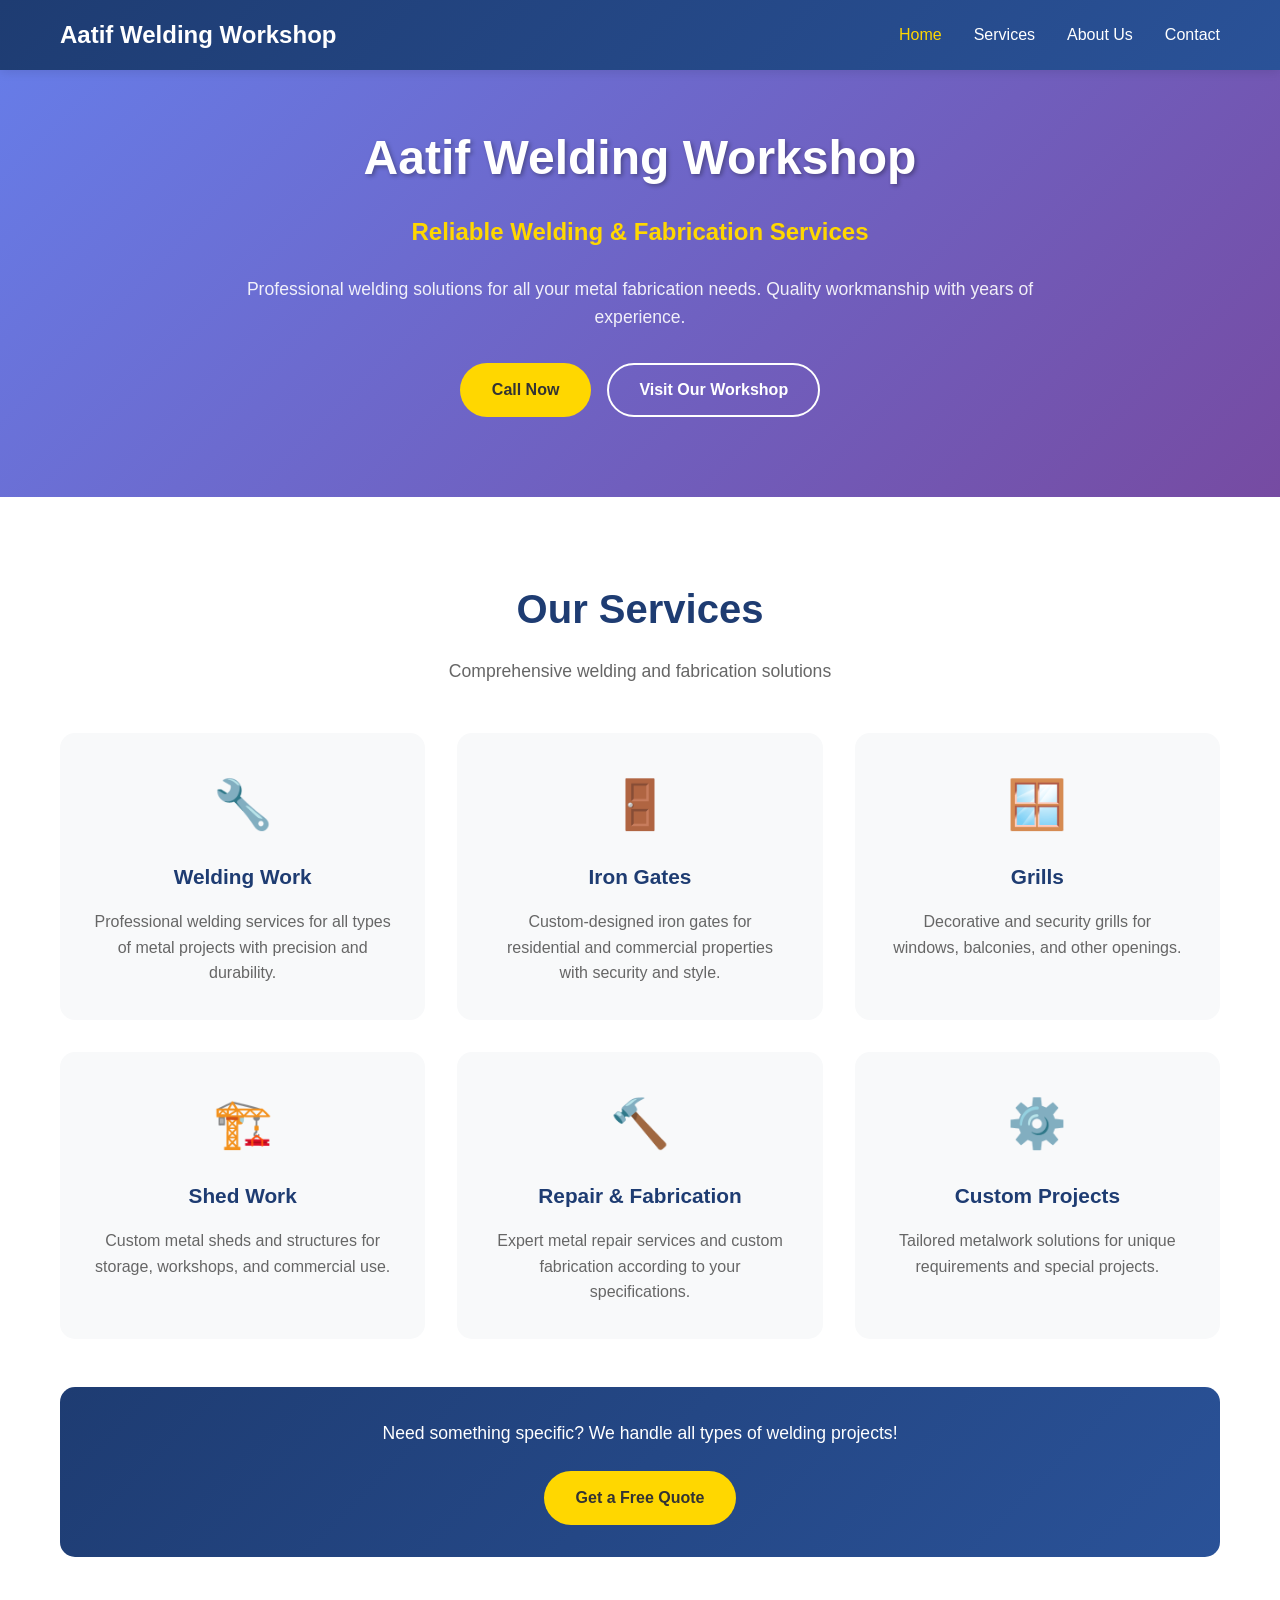
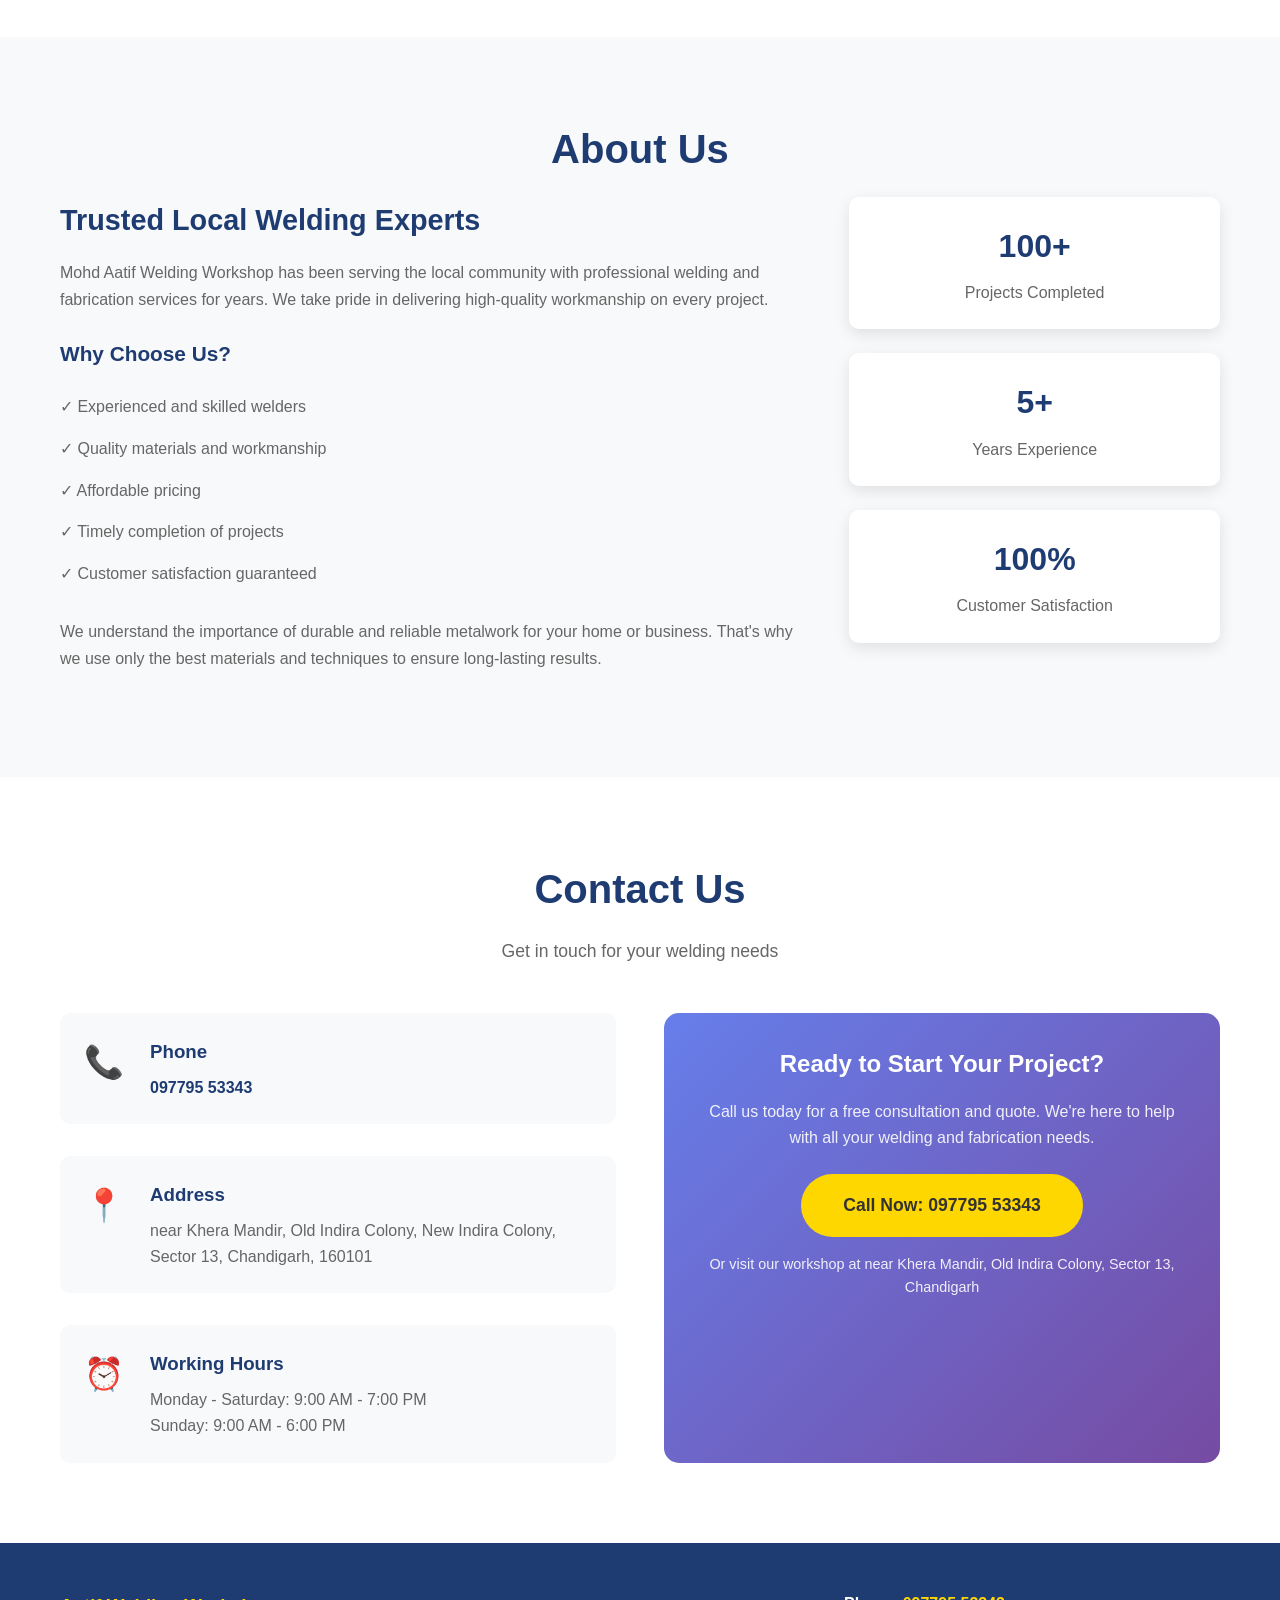
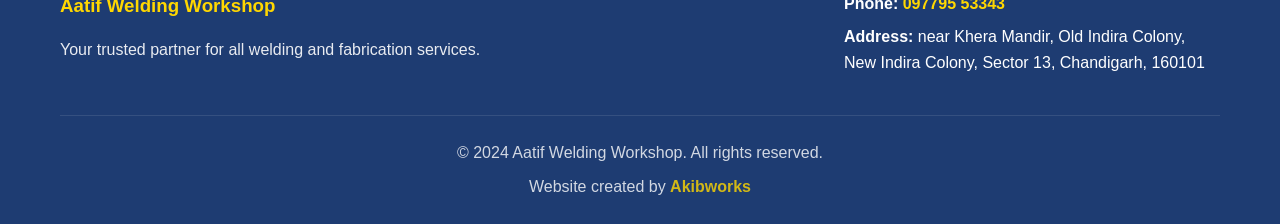
==== index.html @ d2149b1c "made structure" ====
<!DOCTYPE html>
<html lang="en">
<head>
    <meta charset="UTF-8">
    <meta name="viewport" content="width=device-width, initial-scale=1.0">
    <meta name="description" content="Aatif Welding Workshop - Professional welding services, iron gates, grills, fabrication and repair services in India. Reliable welding & fabrication services for all your needs.">
    <meta name="keywords" content="welding workshop near me, fabrication services, iron gate welding, welding services, metal fabrication, gate repair, grill welding, shed work, welding contractor">
    <meta name="author" content="Aatif Welding Workshop">
    <title>Aatif Welding Workshop - Reliable Welding & Fabrication Services</title>
    <link rel="stylesheet" href="style.css">
</head>
<body>
    <!-- Header -->
    <header class="header">
        <div class="container">
            <div class="header-content">
                <div class="logo">
                    <h1>Aatif Welding Workshop</h1>
                </div>
                <nav class="nav">
                    <ul>
                        <li><a href="#home" class="nav-link active">Home</a></li>
                        <li><a href="#services" class="nav-link">Services</a></li>
                        <li><a href="#about" class="nav-link">About Us</a></li>
                        <li><a href="#contact" class="nav-link">Contact</a></li>
                    </ul>
                </nav>
                <div class="mobile-menu-toggle">
                    <span></span>
                    <span></span>
                    <span></span>
                </div>
            </div>
        </div>
    </header>

    <main>
        <!-- Hero Section -->
        <section id="home" class="hero">
            <div class="container">
                <div class="hero-content">
                    <h1 class="hero-title">Aatif Welding Workshop</h1>
                    <p class="hero-tagline">Reliable Welding & Fabrication Services</p>
                    <p class="hero-description">Professional welding solutions for all your metal fabrication needs. Quality workmanship with years of experience.</p>
                    <div class="hero-buttons">
                        <a href="tel:09779553343" class="btn btn-primary">Call Now</a>
                        <a href="#contact" class="btn btn-secondary">Visit Our Workshop</a>
                    </div>
                </div>
            </div>
        </section>

        <!-- Services Section -->
        <section id="services" class="services">
            <div class="container">
                <h2 class="section-title">Our Services</h2>
                <p class="section-subtitle">Comprehensive welding and fabrication solutions</p>
                
                <div class="services-grid">
                    <div class="service-card">
                        <div class="service-icon">🔧</div>
                        <h3>Welding Work</h3>
                        <p>Professional welding services for all types of metal projects with precision and durability.</p>
                    </div>
                    
                    <div class="service-card">
                        <div class="service-icon">🚪</div>
                        <h3>Iron Gates</h3>
                        <p>Custom-designed iron gates for residential and commercial properties with security and style.</p>
                    </div>
                    
                    <div class="service-card">
                        <div class="service-icon">🪟</div>
                        <h3>Grills</h3>
                        <p>Decorative and security grills for windows, balconies, and other openings.</p>
                    </div>
                    
                    <div class="service-card">
                        <div class="service-icon">🏗️</div>
                        <h3>Shed Work</h3>
                        <p>Custom metal sheds and structures for storage, workshops, and commercial use.</p>
                    </div>
                    
                    <div class="service-card">
                        <div class="service-icon">🔨</div>
                        <h3>Repair & Fabrication</h3>
                        <p>Expert metal repair services and custom fabrication according to your specifications.</p>
                    </div>
                    
                    <div class="service-card">
                        <div class="service-icon">⚙️</div>
                        <h3>Custom Projects</h3>
                        <p>Tailored metalwork solutions for unique requirements and special projects.</p>
                    </div>
                </div>
                
                <div class="cta-section">
                    <p>Need something specific? We handle all types of welding projects!</p>
                    <a href="tel:09779553343" class="btn btn-primary">Get a Free Quote</a>
                </div>
            </div>
        </section>

        <!-- About Section -->
        <section id="about" class="about">
            <div class="container">
                <h2 class="section-title">About Us</h2>
                <div class="about-content">
                    <div class="about-text">
                        <h3>Trusted Local Welding Experts</h3>
                        <p>Mohd Aatif Welding Workshop has been serving the local community with professional welding and fabrication services for years. We take pride in delivering high-quality workmanship on every project.</p>
                        
                        <h4>Why Choose Us?</h4>
                        <ul>
                            <li>✓ Experienced and skilled welders</li>
                            <li>✓ Quality materials and workmanship</li>
                            <li>✓ Affordable pricing</li>
                            <li>✓ Timely completion of projects</li>
                            <li>✓ Customer satisfaction guaranteed</li>
                        </ul>
                        
                        <p>We understand the importance of durable and reliable metalwork for your home or business. That's why we use only the best materials and techniques to ensure long-lasting results.</p>
                    </div>
                    
                    <div class="about-stats">
                        <div class="stat">
                            <div class="stat-number">100+</div>
                            <div class="stat-label">Projects Completed</div>
                        </div>
                        <div class="stat">
                            <div class="stat-number">5+</div>
                            <div class="stat-label">Years Experience</div>
                        </div>
                        <div class="stat">
                            <div class="stat-number">100%</div>
                            <div class="stat-label">Customer Satisfaction</div>
                        </div>
                    </div>
                </div>
            </div>
        </section>

        <!-- Contact Section -->
        <section id="contact" class="contact">
            <div class="container">
                <h2 class="section-title">Contact Us</h2>
                <p class="section-subtitle">Get in touch for your welding needs</p>
                
                <div class="contact-content">
                    <div class="contact-info">
                        <div class="contact-item">
                            <div class="contact-icon">📞</div>
                            <div class="contact-details">
                                <h3>Phone</h3>
                                <p><a href="tel:09779553343">097795 53343</a></p>
                            </div>
                        </div>
                        
                        <div class="contact-item">
                            <div class="contact-icon">📍</div>
                            <div class="contact-details">
                                <h3>Address</h3>
                                <p>near Khera Mandir, Old Indira Colony, New Indira Colony, Sector 13, Chandigarh, 160101</p>
                            </div>
                        </div>
                        
                        <div class="contact-item">
                            <div class="contact-icon">⏰</div>
                            <div class="contact-details">
                                <h3>Working Hours</h3>
                                <p>Monday - Saturday: 9:00 AM - 7:00 PM<br>Sunday: 9:00 AM - 6:00 PM</p>
                            </div>
                        </div>
                    </div>
                    
                    <div class="contact-cta">
                        <h3>Ready to Start Your Project?</h3>
                        <p>Call us today for a free consultation and quote. We're here to help with all your welding and fabrication needs.</p>
                        <a href="tel:09779553343" class="btn btn-primary btn-large">Call Now: 097795 53343</a>
                        <p class="contact-note">Or visit our workshop at near Khera Mandir, Old Indira Colony, Sector 13, Chandigarh</p>
                    </div>
                </div>
            </div>
        </section>
    </main>

    <!-- Footer -->
    <footer class="footer">
        <div class="container">
            <div class="footer-content">
                <div class="footer-info">
                    <h3>Aatif Welding Workshop</h3>
                    <p>Your trusted partner for all welding and fabrication services.</p>
                </div>
                <div class="footer-contact">
                    <p><strong>Phone:</strong> <a href="tel:09779553343">097795 53343</a></p>
                    <p><strong>Address:</strong> near Khera Mandir, Old Indira Colony, New Indira Colony, Sector 13, Chandigarh, 160101</p>
                </div>
            </div>
            <div class="footer-bottom">
                <p>&copy; 2024 Aatif Welding Workshop. All rights reserved.</p>
                <p>Website created by <strong>Akibworks</strong></p>
            </div>
        </div>
    </footer>

    <script src="script.js"></script>
</body>
</html>
---- style.css ----
/* Reset and Base Styles */
* {
    margin: 0;
    padding: 0;
    box-sizing: border-box;
}

body {
    font-family: 'Arial', sans-serif;
    line-height: 1.6;
    color: #333;
    background-color: #f8f9fa;
}

.container {
    max-width: 1200px;
    margin: 0 auto;
    padding: 0 20px;
}

/* Header Styles */
.header {
    background: linear-gradient(135deg, #1e3c72 0%, #2a5298 100%);
    color: white;
    padding: 1rem 0;
    position: fixed;
    top: 0;
    width: 100%;
    z-index: 1000;
    box-shadow: 0 2px 10px rgba(0,0,0,0.1);
}

.header-content {
    display: flex;
    justify-content: space-between;
    align-items: center;
}

.logo h1 {
    font-size: 1.5rem;
    font-weight: bold;
    color: white;
}

.nav ul {
    display: flex;
    list-style: none;
    gap: 2rem;
}

.nav-link {
    color: white;
    text-decoration: none;
    font-weight: 500;
    transition: color 0.3s ease;
    padding: 0.5rem 0;
}

.nav-link:hover,
.nav-link.active {
    color: #ffd700;
}

.mobile-menu-toggle {
    display: none;
    flex-direction: column;
    cursor: pointer;
}

.mobile-menu-toggle span {
    width: 25px;
    height: 3px;
    background: white;
    margin: 3px 0;
    transition: 0.3s;
}

/* Hero Section */
.hero {
    background: linear-gradient(135deg, #667eea 0%, #764ba2 100%);
    color: white;
    padding: 120px 0 80px;
    text-align: center;
}

.hero-content {
    max-width: 800px;
    margin: 0 auto;
}

.hero-title {
    font-size: 3rem;
    font-weight: bold;
    margin-bottom: 1rem;
    text-shadow: 2px 2px 4px rgba(0,0,0,0.3);
}

.hero-tagline {
    font-size: 1.5rem;
    margin-bottom: 1.5rem;
    color: #ffd700;
    font-weight: 600;
}

.hero-description {
    font-size: 1.1rem;
    margin-bottom: 2rem;
    opacity: 0.9;
}

.hero-buttons {
    display: flex;
    gap: 1rem;
    justify-content: center;
    flex-wrap: wrap;
}

/* Button Styles */
.btn {
    display: inline-block;
    padding: 12px 30px;
    text-decoration: none;
    border-radius: 50px;
    font-weight: 600;
    text-align: center;
    transition: all 0.3s ease;
    border: 2px solid transparent;
}

.btn-primary {
    background: #ffd700;
    color: #333;
}

.btn-primary:hover {
    background: #ffed4e;
    transform: translateY(-2px);
    box-shadow: 0 5px 15px rgba(255, 215, 0, 0.3);
}

.btn-secondary {
    background: transparent;
    color: white;
    border-color: white;
}

.btn-secondary:hover {
    background: white;
    color: #764ba2;
    transform: translateY(-2px);
}

.btn-large {
    padding: 15px 40px;
    font-size: 1.1rem;
}

/* Section Styles */
section {
    padding: 80px 0;
}

.section-title {
    font-size: 2.5rem;
    text-align: center;
    margin-bottom: 1rem;
    color: #1e3c72;
    font-weight: bold;
}

.section-subtitle {
    text-align: center;
    margin-bottom: 3rem;
    color: #666;
    font-size: 1.1rem;
}

/* Services Section */
.services {
    background: white;
}

.services-grid {
    display: grid;
    grid-template-columns: repeat(auto-fit, minmax(300px, 1fr));
    gap: 2rem;
    margin-bottom: 3rem;
}

.service-card {
    background: #f8f9fa;
    padding: 2rem;
    border-radius: 15px;
    text-align: center;
    transition: all 0.3s ease;
    border: 2px solid transparent;
}

.service-card:hover {
    transform: translateY(-5px);
    box-shadow: 0 10px 25px rgba(0,0,0,0.1);
    border-color: #1e3c72;
}

.service-icon {
    font-size: 3rem;
    margin-bottom: 1rem;
}

.service-card h3 {
    font-size: 1.3rem;
    margin-bottom: 1rem;
    color: #1e3c72;
}

.service-card p {
    color: #666;
    line-height: 1.6;
}

.cta-section {
    text-align: center;
    background: linear-gradient(135deg, #1e3c72 0%, #2a5298 100%);
    color: white;
    padding: 2rem;
    border-radius: 15px;
    margin-top: 2rem;
}

.cta-section p {
    margin-bottom: 1.5rem;
    font-size: 1.1rem;
}

/* About Section */
.about {
    background: #f8f9fa;
}

.about-content {
    display: grid;
    grid-template-columns: 2fr 1fr;
    gap: 3rem;
    align-items: start;
}

.about-text h3 {
    font-size: 1.8rem;
    color: #1e3c72;
    margin-bottom: 1rem;
}

.about-text h4 {
    font-size: 1.3rem;
    color: #1e3c72;
    margin: 1.5rem 0 1rem;
}

.about-text p {
    margin-bottom: 1.5rem;
    color: #666;
    line-height: 1.7;
}

.about-text ul {
    list-style: none;
    margin-bottom: 1.5rem;
}

.about-text ul li {
    padding: 0.5rem 0;
    color: #666;
}

.about-stats {
    display: flex;
    flex-direction: column;
    gap: 1.5rem;
}

.stat {
    background: white;
    padding: 1.5rem;
    border-radius: 10px;
    text-align: center;
    box-shadow: 0 5px 15px rgba(0,0,0,0.1);
}

.stat-number {
    font-size: 2rem;
    font-weight: bold;
    color: #1e3c72;
    margin-bottom: 0.5rem;
}

.stat-label {
    color: #666;
    font-weight: 500;
}

/* Contact Section */
.contact {
    background: white;
}

.contact-content {
    display: grid;
    grid-template-columns: 1fr 1fr;
    gap: 3rem;
}

.contact-info {
    display: flex;
    flex-direction: column;
    gap: 2rem;
}

.contact-item {
    display: flex;
    align-items: flex-start;
    gap: 1rem;
    padding: 1.5rem;
    background: #f8f9fa;
    border-radius: 10px;
    transition: transform 0.3s ease;
}

.contact-item:hover {
    transform: translateX(5px);
}

.contact-icon {
    font-size: 2rem;
    min-width: 50px;
}

.contact-details h3 {
    color: #1e3c72;
    margin-bottom: 0.5rem;
}

.contact-details p {
    color: #666;
    line-height: 1.6;
}

.contact-details a {
    color: #1e3c72;
    text-decoration: none;
    font-weight: 600;
}

.contact-details a:hover {
    color: #2a5298;
}

.contact-cta {
    text-align: center;
    padding: 2rem;
    background: linear-gradient(135deg, #667eea 0%, #764ba2 100%);
    color: white;
    border-radius: 15px;
}

.contact-cta h3 {
    font-size: 1.5rem;
    margin-bottom: 1rem;
}

.contact-cta p {
    margin-bottom: 1.5rem;
    opacity: 0.9;
}

.contact-note {
    margin-top: 1rem;
    font-size: 0.9rem;
    opacity: 0.8;
}

/* Footer */
.footer {
    background: #1e3c72;
    color: white;
    padding: 3rem 0 1rem;
}

.footer-content {
    display: grid;
    grid-template-columns: 2fr 1fr;
    gap: 2rem;
    margin-bottom: 2rem;
}

.footer-info h3 {
    margin-bottom: 1rem;
    color: #ffd700;
}

.footer-info p {
    opacity: 0.9;
}

.footer-contact p {
    margin-bottom: 0.5rem;
}

.footer-contact a {
    color: #ffd700;
    text-decoration: none;
    font-weight: 600;
}

.footer-contact a:hover {
    color: #ffed4e;
}

.footer-bottom {
    border-top: 1px solid rgba(255,255,255,0.1);
    padding-top: 1.5rem;
    text-align: center;
}

.footer-bottom p {
    margin-bottom: 0.5rem;
    opacity: 0.8;
}

.footer-bottom strong {
    color: #ffd700;
}

/* Responsive Design */
@media (max-width: 768px) {
    .container {
        padding: 0 15px;
    }
    
    .header-content {
        flex-direction: column;
        gap: 1rem;
    }
    
    .nav {
        display: none;
        width: 100%;
    }
    
    .nav.active {
        display: block;
    }
    
    .nav ul {
        flex-direction: column;
        gap: 1rem;
        text-align: center;
        margin-top: 1rem;
    }
    
    .mobile-menu-toggle {
        display: flex;
        position: absolute;
        top: 1rem;
        right: 20px;
    }
    
    .hero {
        padding: 100px 0 60px;
    }
    
    .hero-title {
        font-size: 2rem;
    }
    
    .hero-tagline {
        font-size: 1.2rem;
    }
    
    .hero-buttons {
        flex-direction: column;
        align-items: center;
    }
    
    .section-title {
        font-size: 2rem;
    }
    
    .services-grid {
        grid-template-columns: 1fr;
        gap: 1.5rem;
    }
    
    .about-content {
        grid-template-columns: 1fr;
        gap: 2rem;
    }
    
    .about-stats {
        flex-direction: row;
        justify-content: space-around;
    }
    
    .contact-content {
        grid-template-columns: 1fr;
        gap: 2rem;
    }
    
    .footer-content {
        grid-template-columns: 1fr;
        gap: 1.5rem;
        text-align: center;
    }
    
    section {
        padding: 60px 0;
    }
}

@media (max-width: 480px) {
    .hero-title {
        font-size: 1.8rem;
    }
    
    .hero-tagline {
        font-size: 1.1rem;
    }
    
    .section-title {
        font-size: 1.8rem;
    }
    
    .about-stats {
        flex-direction: column;
        gap: 1rem;
    }
    
    .contact-item {
        flex-direction: column;
        text-align: center;
    }
    
    .btn {
        padding: 10px 25px;
        font-size: 0.9rem;
    }
    
    .btn-large {
        padding: 12px 30px;
        font-size: 1rem;
    }
}

/* Smooth Scrolling */
html {
    scroll-behavior: smooth;
}

/* Animation for scroll reveal */
@keyframes fadeInUp {
    from {
        opacity: 0;
        transform: translateY(30px);
    }
    to {
        opacity: 1;
        transform: translateY(0);
    }
}

.service-card,
.contact-item,
.stat {
    animation: fadeInUp 0.6s ease-out;
}
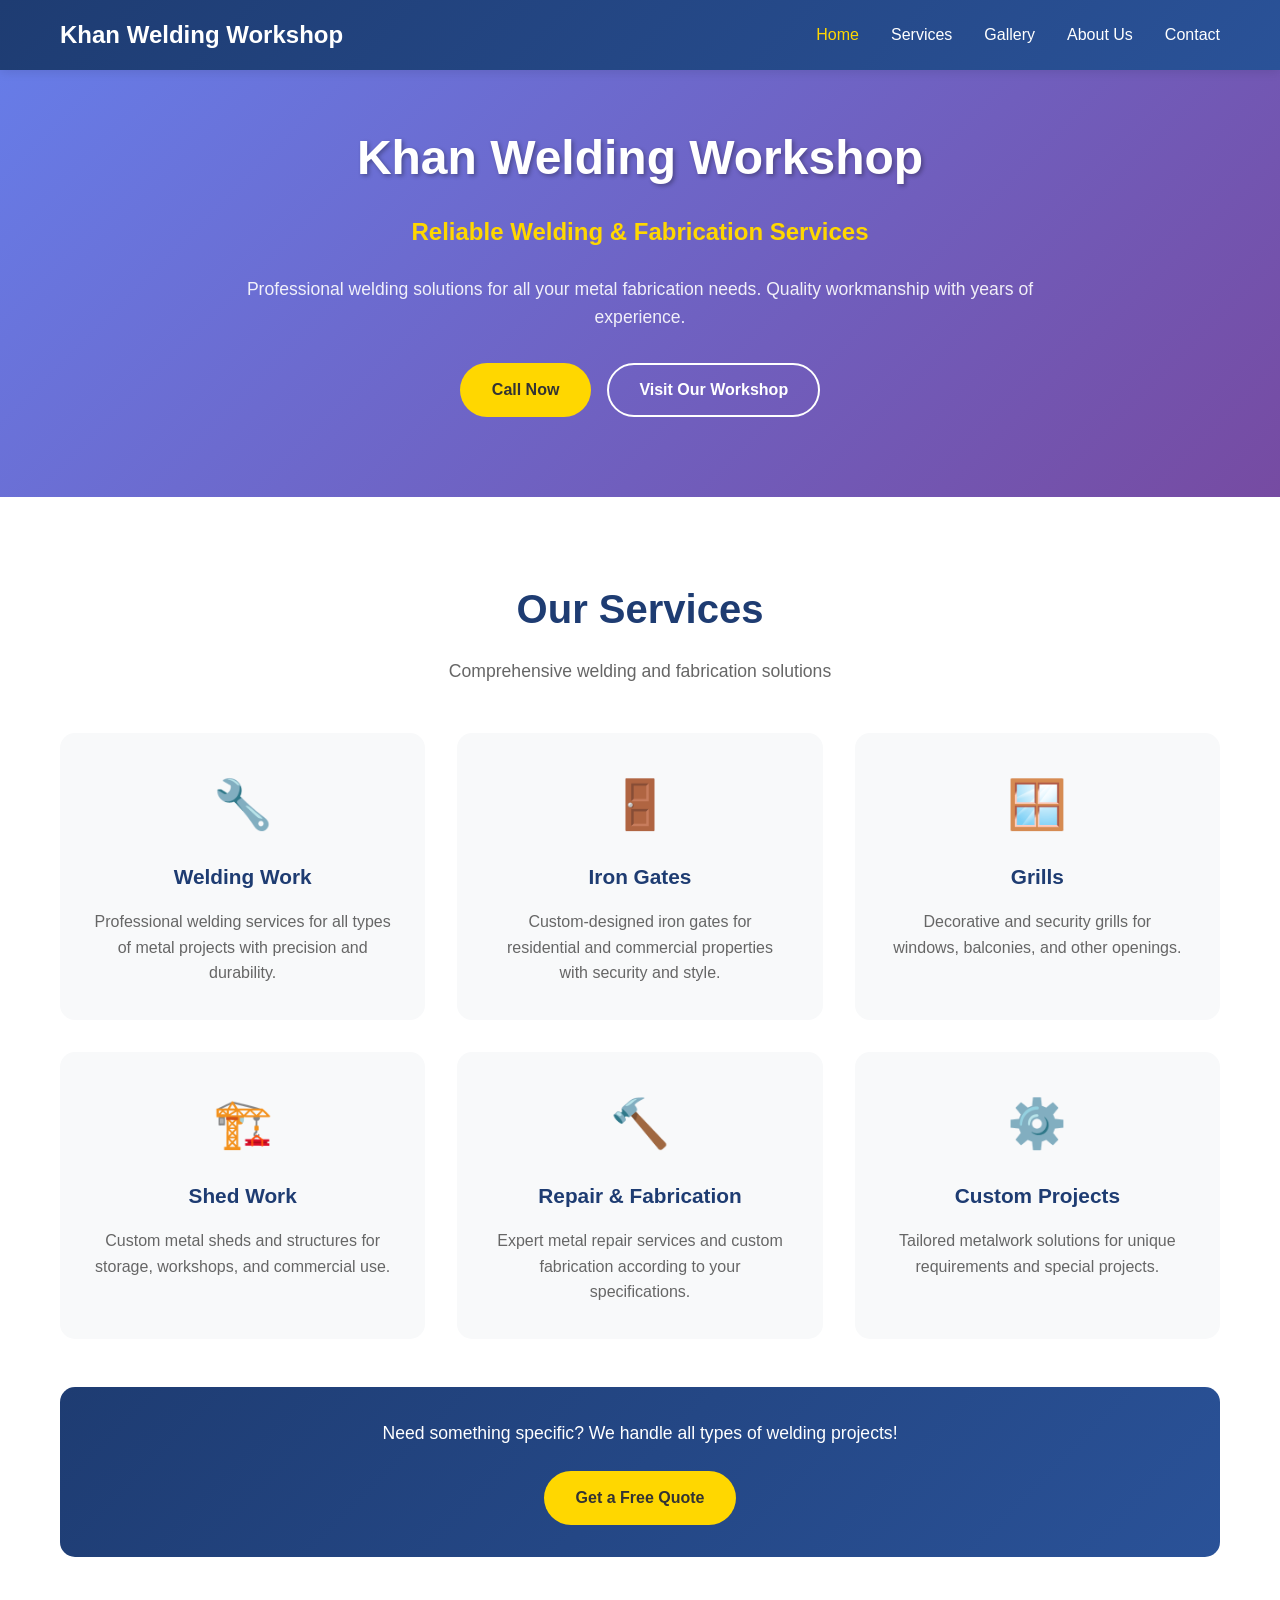
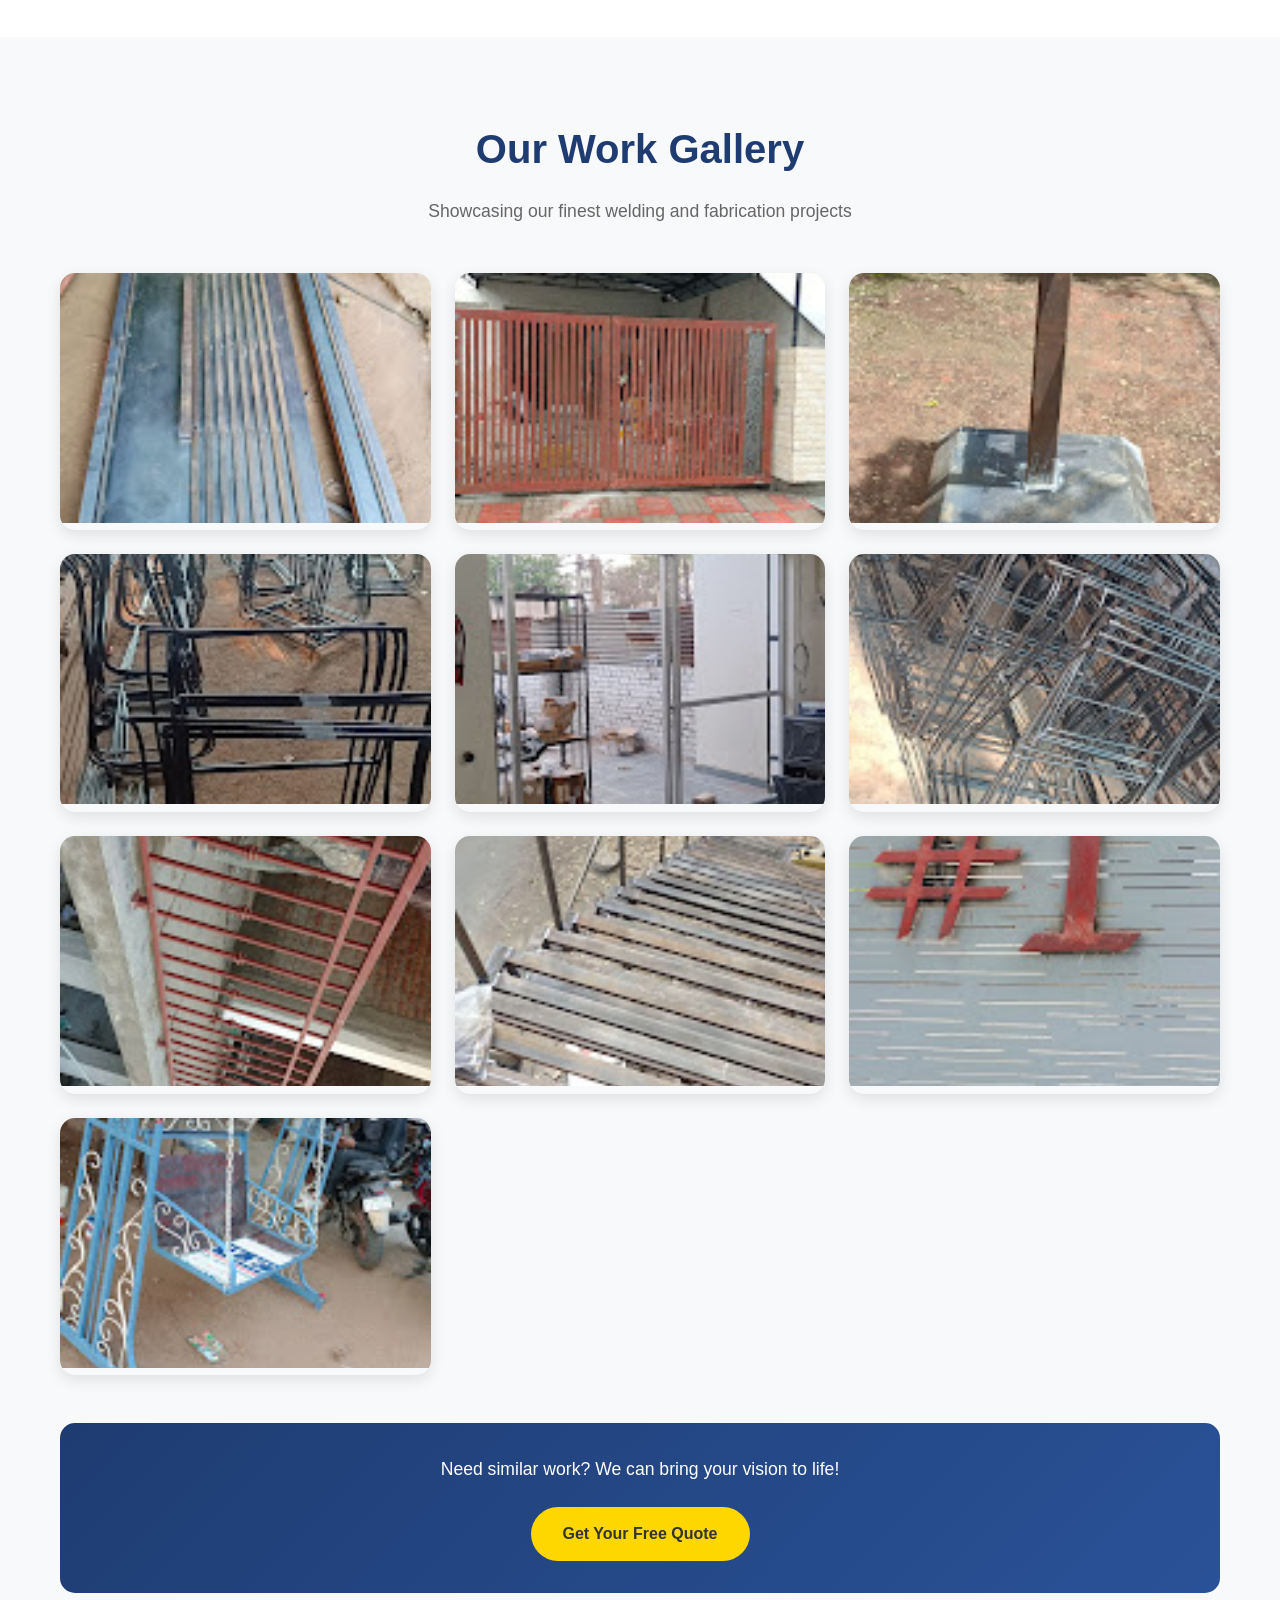
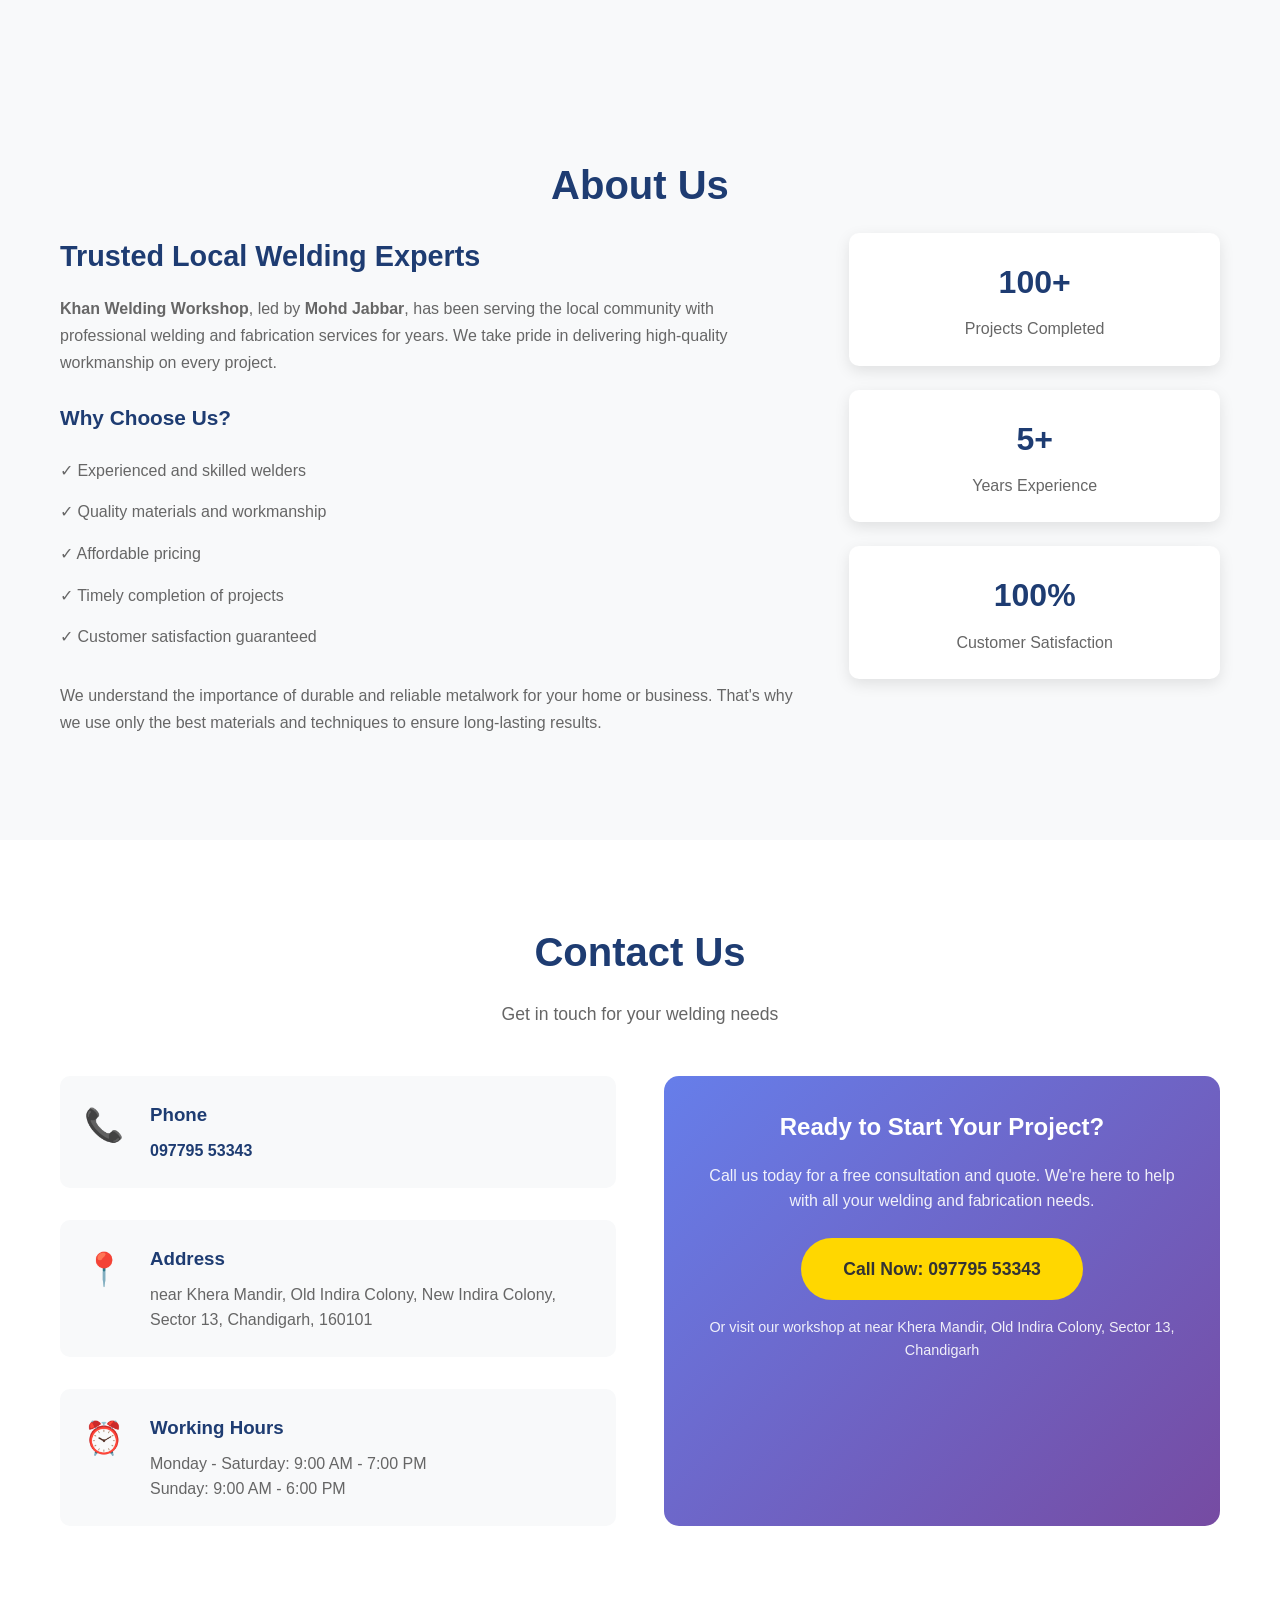
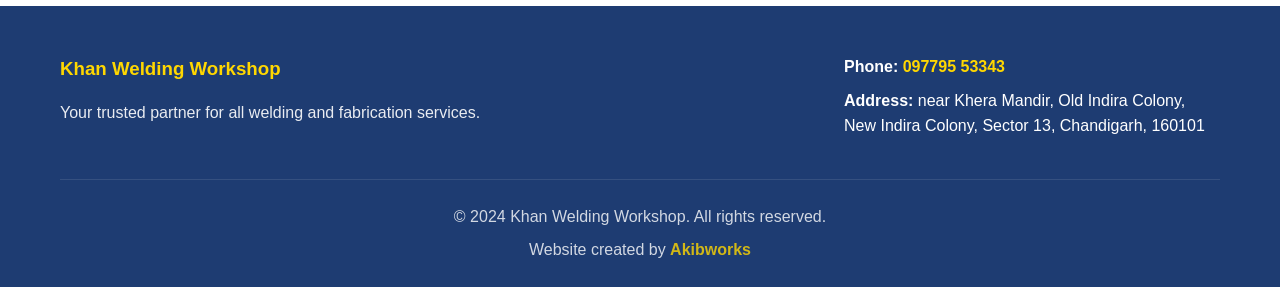
==== commit 6baf7a2e: "added images" ====
--- a/index.html
+++ b/index.html
@@ -3,11 +3,12 @@
 <head>
     <meta charset="UTF-8">
     <meta name="viewport" content="width=device-width, initial-scale=1.0">
-    <meta name="description" content="Aatif Welding Workshop - Professional welding services, iron gates, grills, fabrication and repair services in India. Reliable welding & fabrication services for all your needs.">
+    <meta name="description" content="Khan Welding Workshop - Professional welding services, iron gates, grills, fabrication and repair services in India. Reliable welding & fabrication services for all your needs.">
     <meta name="keywords" content="welding workshop near me, fabrication services, iron gate welding, welding services, metal fabrication, gate repair, grill welding, shed work, welding contractor">
-    <meta name="author" content="Aatif Welding Workshop">
-    <title>Aatif Welding Workshop - Reliable Welding & Fabrication Services</title>
-    <link rel="stylesheet" href="style.css">
+    <meta name="author" content="Khan Welding Workshop">
+    <title>Khan Welding Workshop - Reliable Welding & Fabrication Services</title>
+    <link rel="stylesheet" href="css/style.css">
+    <link rel="icon" type="image/png" href="images/favicon.png">
 </head>
 <body>
     <!-- Header -->
@@ -15,12 +16,13 @@
         <div class="container">
             <div class="header-content">
                 <div class="logo">
-                    <h1>Aatif Welding Workshop</h1>
+                    <h1>Khan Welding Workshop</h1>
                 </div>
                 <nav class="nav">
                     <ul>
                         <li><a href="#home" class="nav-link active">Home</a></li>
                         <li><a href="#services" class="nav-link">Services</a></li>
+                        <li><a href="#gallery" class="nav-link">Gallery</a></li>
                         <li><a href="#about" class="nav-link">About Us</a></li>
                         <li><a href="#contact" class="nav-link">Contact</a></li>
                     </ul>
@@ -39,7 +41,7 @@
         <section id="home" class="hero">
             <div class="container">
                 <div class="hero-content">
-                    <h1 class="hero-title">Aatif Welding Workshop</h1>
+                    <h1 class="hero-title">Khan Welding Workshop</h1>
                     <p class="hero-tagline">Reliable Welding & Fabrication Services</p>
                     <p class="hero-description">Professional welding solutions for all your metal fabrication needs. Quality workmanship with years of experience.</p>
                     <div class="hero-buttons">
@@ -101,6 +103,101 @@
             </div>
         </section>
 
+        <!-- Gallery Section -->
+        <section id="gallery" class="gallery">
+            <div class="container">
+                <h2 class="section-title">Our Work Gallery</h2>
+                <p class="section-subtitle">Showcasing our finest welding and fabrication projects</p>
+                
+                <div class="gallery-grid">
+                    <div class="gallery-item">
+                        <img src="images/image1.jpg" alt="Welding Project 1" loading="lazy">
+                        <div class="gallery-overlay">
+                            <h3>Custom Gate Design</h3>
+                            <p>Premium iron gate fabrication</p>
+                        </div>
+                    </div>
+                    
+                    <div class="gallery-item">
+                        <img src="images/image2.jpg" alt="Welding Project 2" loading="lazy">
+                        <div class="gallery-overlay">
+                            <h3>Security Grills</h3>
+                            <p>Durable window and balcony grills</p>
+                        </div>
+                    </div>
+                    
+                    <div class="gallery-item">
+                        <img src="images/image3.jpg" alt="Welding Project 3" loading="lazy">
+                        <div class="gallery-overlay">
+                            <h3>Metal Shed</h3>
+                            <p>Custom storage shed construction</p>
+                        </div>
+                    </div>
+                    
+                    <div class="gallery-item">
+                        <img src="images/image4.jpg" alt="Welding Project 4" loading="lazy">
+                        <div class="gallery-overlay">
+                            <h3>Railing Work</h3>
+                            <p>Staircase and balcony railings</p>
+                        </div>
+                    </div>
+                    
+                    <div class="gallery-item">
+                        <img src="images/image5.jpg" alt="Welding Project 5" loading="lazy">
+                        <div class="gallery-overlay">
+                            <h3>Fabrication Project</h3>
+                            <p>Custom metal fabrication</p>
+                        </div>
+                    </div>
+                    
+                    <div class="gallery-item">
+                        <img src="images/image6.jpg" alt="Welding Project 6" loading="lazy">
+                        <div class="gallery-overlay">
+                            <h3>Repair Work</h3>
+                            <p>Professional metal repair services</p>
+                        </div>
+                    </div>
+                    
+                    <div class="gallery-item">
+                        <img src="images/image7.jpg" alt="Welding Project 7" loading="lazy">
+                        <div class="gallery-overlay">
+                            <h3>Decorative Work</h3>
+                            <p>Artistic metal designs</p>
+                        </div>
+                    </div>
+                    
+                    <div class="gallery-item">
+                        <img src="images/image8.jpg" alt="Welding Project 8" loading="lazy">
+                        <div class="gallery-overlay">
+                            <h3>Industrial Work</h3>
+                            <p>Heavy-duty welding projects</p>
+                        </div>
+                    </div>
+                    
+                    <div class="gallery-item">
+                        <img src="images/image9.jpg" alt="Welding Project 9" loading="lazy">
+                        <div class="gallery-overlay">
+                            <h3>Gate Installation</h3>
+                            <p>Complete gate fitting services</p>
+                        </div>
+                    </div>
+                    
+                    <div class="gallery-item">
+                        <img src="images/image10.jpg" alt="Welding Project 10" loading="lazy">
+                        <div class="gallery-overlay">
+                            <h3>Custom Projects</h3>
+                            <p>Tailored welding solutions</p>
+                        </div>
+                    </div>
+                </div>
+                
+                <div class="gallery-cta">
+                    <p>Need similar work? We can bring your vision to life!</p>
+                    <a href="tel:09779553343" class="btn btn-primary">Get Your Free Quote</a>
+                </div>
+            </div>
+        </section>
+
         <!-- About Section -->
         <section id="about" class="about">
             <div class="container">
@@ -108,7 +205,7 @@
                 <div class="about-content">
                     <div class="about-text">
                         <h3>Trusted Local Welding Experts</h3>
-                        <p>Mohd Aatif Welding Workshop has been serving the local community with professional welding and fabrication services for years. We take pride in delivering high-quality workmanship on every project.</p>
+                        <p><strong>Khan Welding Workshop</strong>, led by <strong>Mohd Jabbar</strong>, has been serving the local community with professional welding and fabrication services for years. We take pride in delivering high-quality workmanship on every project.</p>
                         
                         <h4>Why Choose Us?</h4>
                         <ul>
@@ -189,7 +286,7 @@
         <div class="container">
             <div class="footer-content">
                 <div class="footer-info">
-                    <h3>Aatif Welding Workshop</h3>
+                    <h3>Khan Welding Workshop</h3>
                     <p>Your trusted partner for all welding and fabrication services.</p>
                 </div>
                 <div class="footer-contact">
@@ -198,12 +295,12 @@
                 </div>
             </div>
             <div class="footer-bottom">
-                <p>&copy; 2024 Aatif Welding Workshop. All rights reserved.</p>
+                <p>&copy; 2024 Khan Welding Workshop. All rights reserved.</p>
                 <p>Website created by <strong>Akibworks</strong></p>
             </div>
         </div>
     </footer>
 
-    <script src="script.js"></script>
+    <script src="js/script.js"></script>
 </body>
 </html>
--- a/css/style.css
+++ b/css/style.css
@@ -0,0 +1,661 @@
+/* Reset and Base Styles */
+* {
+    margin: 0;
+    padding: 0;
+    box-sizing: border-box;
+}
+
+body {
+    font-family: 'Arial', sans-serif;
+    line-height: 1.6;
+    color: #333;
+    background-color: #f8f9fa;
+}
+
+.container {
+    max-width: 1200px;
+    margin: 0 auto;
+    padding: 0 20px;
+}
+
+/* Header Styles */
+.header {
+    background: linear-gradient(135deg, #1e3c72 0%, #2a5298 100%);
+    color: white;
+    padding: 1rem 0;
+    position: fixed;
+    top: 0;
+    width: 100%;
+    z-index: 1000;
+    box-shadow: 0 2px 10px rgba(0,0,0,0.1);
+}
+
+.header-content {
+    display: flex;
+    justify-content: space-between;
+    align-items: center;
+}
+
+.logo h1 {
+    font-size: 1.5rem;
+    font-weight: bold;
+    color: white;
+}
+
+.nav ul {
+    display: flex;
+    list-style: none;
+    gap: 2rem;
+}
+
+.nav-link {
+    color: white;
+    text-decoration: none;
+    font-weight: 500;
+    transition: color 0.3s ease;
+    padding: 0.5rem 0;
+}
+
+.nav-link:hover,
+.nav-link.active {
+    color: #ffd700;
+}
+
+.mobile-menu-toggle {
+    display: none;
+    flex-direction: column;
+    cursor: pointer;
+}
+
+.mobile-menu-toggle span {
+    width: 25px;
+    height: 3px;
+    background: white;
+    margin: 3px 0;
+    transition: 0.3s;
+}
+
+/* Hero Section */
+.hero {
+    background: linear-gradient(135deg, #667eea 0%, #764ba2 100%);
+    color: white;
+    padding: 120px 0 80px;
+    text-align: center;
+}
+
+.hero-content {
+    max-width: 800px;
+    margin: 0 auto;
+}
+
+.hero-title {
+    font-size: 3rem;
+    font-weight: bold;
+    margin-bottom: 1rem;
+    text-shadow: 2px 2px 4px rgba(0,0,0,0.3);
+}
+
+.hero-tagline {
+    font-size: 1.5rem;
+    margin-bottom: 1.5rem;
+    color: #ffd700;
+    font-weight: 600;
+}
+
+.hero-description {
+    font-size: 1.1rem;
+    margin-bottom: 2rem;
+    opacity: 0.9;
+}
+
+.hero-buttons {
+    display: flex;
+    gap: 1rem;
+    justify-content: center;
+    flex-wrap: wrap;
+}
+
+/* Button Styles */
+.btn {
+    display: inline-block;
+    padding: 12px 30px;
+    text-decoration: none;
+    border-radius: 50px;
+    font-weight: 600;
+    text-align: center;
+    transition: all 0.3s ease;
+    border: 2px solid transparent;
+}
+
+.btn-primary {
+    background: #ffd700;
+    color: #333;
+}
+
+.btn-primary:hover {
+    background: #ffed4e;
+    transform: translateY(-2px);
+    box-shadow: 0 5px 15px rgba(255, 215, 0, 0.3);
+}
+
+.btn-secondary {
+    background: transparent;
+    color: white;
+    border-color: white;
+}
+
+.btn-secondary:hover {
+    background: white;
+    color: #764ba2;
+    transform: translateY(-2px);
+}
+
+.btn-large {
+    padding: 15px 40px;
+    font-size: 1.1rem;
+}
+
+/* Section Styles */
+section {
+    padding: 80px 0;
+}
+
+.section-title {
+    font-size: 2.5rem;
+    text-align: center;
+    margin-bottom: 1rem;
+    color: #1e3c72;
+    font-weight: bold;
+}
+
+.section-subtitle {
+    text-align: center;
+    margin-bottom: 3rem;
+    color: #666;
+    font-size: 1.1rem;
+}
+
+/* Services Section */
+.services {
+    background: white;
+}
+
+.services-grid {
+    display: grid;
+    grid-template-columns: repeat(auto-fit, minmax(300px, 1fr));
+    gap: 2rem;
+    margin-bottom: 3rem;
+}
+
+.service-card {
+    background: #f8f9fa;
+    padding: 2rem;
+    border-radius: 15px;
+    text-align: center;
+    transition: all 0.3s ease;
+    border: 2px solid transparent;
+}
+
+.service-card:hover {
+    transform: translateY(-5px);
+    box-shadow: 0 10px 25px rgba(0,0,0,0.1);
+    border-color: #1e3c72;
+}
+
+.service-icon {
+    font-size: 3rem;
+    margin-bottom: 1rem;
+}
+
+.service-card h3 {
+    font-size: 1.3rem;
+    margin-bottom: 1rem;
+    color: #1e3c72;
+}
+
+.service-card p {
+    color: #666;
+    line-height: 1.6;
+}
+
+.cta-section {
+    text-align: center;
+    background: linear-gradient(135deg, #1e3c72 0%, #2a5298 100%);
+    color: white;
+    padding: 2rem;
+    border-radius: 15px;
+    margin-top: 2rem;
+}
+
+.cta-section p {
+    margin-bottom: 1.5rem;
+    font-size: 1.1rem;
+}
+
+/* Gallery Section */
+.gallery {
+    background: #f8f9fa;
+}
+
+.gallery-grid {
+    display: grid;
+    grid-template-columns: repeat(auto-fit, minmax(280px, 1fr));
+    gap: 1.5rem;
+    margin-bottom: 3rem;
+}
+
+.gallery-item {
+    position: relative;
+    border-radius: 15px;
+    overflow: hidden;
+    box-shadow: 0 5px 15px rgba(0,0,0,0.1);
+    transition: all 0.3s ease;
+    cursor: pointer;
+}
+
+.gallery-item:hover {
+    transform: translateY(-5px);
+    box-shadow: 0 10px 25px rgba(0,0,0,0.2);
+}
+
+.gallery-item img {
+    width: 100%;
+    height: 250px;
+    object-fit: cover;
+    transition: transform 0.3s ease;
+}
+
+.gallery-item:hover img {
+    transform: scale(1.05);
+}
+
+.gallery-overlay {
+    position: absolute;
+    bottom: 0;
+    left: 0;
+    right: 0;
+    background: linear-gradient(to top, rgba(30, 60, 114, 0.9), transparent);
+    color: white;
+    padding: 1.5rem;
+    transform: translateY(100%);
+    transition: transform 0.3s ease;
+}
+
+.gallery-item:hover .gallery-overlay {
+    transform: translateY(0);
+}
+
+.gallery-overlay h3 {
+    font-size: 1.1rem;
+    margin-bottom: 0.5rem;
+    color: #ffd700;
+}
+
+.gallery-overlay p {
+    font-size: 0.9rem;
+    opacity: 0.9;
+}
+
+.gallery-cta {
+    text-align: center;
+    background: linear-gradient(135deg, #1e3c72 0%, #2a5298 100%);
+    color: white;
+    padding: 2rem;
+    border-radius: 15px;
+    margin-top: 2rem;
+}
+
+.gallery-cta p {
+    margin-bottom: 1.5rem;
+    font-size: 1.1rem;
+}
+
+/* About Section */
+.about {
+    background: #f8f9fa;
+}
+
+.about-content {
+    display: grid;
+    grid-template-columns: 2fr 1fr;
+    gap: 3rem;
+    align-items: start;
+}
+
+.about-text h3 {
+    font-size: 1.8rem;
+    color: #1e3c72;
+    margin-bottom: 1rem;
+}
+
+.about-text h4 {
+    font-size: 1.3rem;
+    color: #1e3c72;
+    margin: 1.5rem 0 1rem;
+}
+
+.about-text p {
+    margin-bottom: 1.5rem;
+    color: #666;
+    line-height: 1.7;
+}
+
+.about-text ul {
+    list-style: none;
+    margin-bottom: 1.5rem;
+}
+
+.about-text ul li {
+    padding: 0.5rem 0;
+    color: #666;
+}
+
+.about-stats {
+    display: flex;
+    flex-direction: column;
+    gap: 1.5rem;
+}
+
+.stat {
+    background: white;
+    padding: 1.5rem;
+    border-radius: 10px;
+    text-align: center;
+    box-shadow: 0 5px 15px rgba(0,0,0,0.1);
+}
+
+.stat-number {
+    font-size: 2rem;
+    font-weight: bold;
+    color: #1e3c72;
+    margin-bottom: 0.5rem;
+}
+
+.stat-label {
+    color: #666;
+    font-weight: 500;
+}
+
+/* Contact Section */
+.contact {
+    background: white;
+}
+
+.contact-content {
+    display: grid;
+    grid-template-columns: 1fr 1fr;
+    gap: 3rem;
+}
+
+.contact-info {
+    display: flex;
+    flex-direction: column;
+    gap: 2rem;
+}
+
+.contact-item {
+    display: flex;
+    align-items: flex-start;
+    gap: 1rem;
+    padding: 1.5rem;
+    background: #f8f9fa;
+    border-radius: 10px;
+    transition: transform 0.3s ease;
+}
+
+.contact-item:hover {
+    transform: translateX(5px);
+}
+
+.contact-icon {
+    font-size: 2rem;
+    min-width: 50px;
+}
+
+.contact-details h3 {
+    color: #1e3c72;
+    margin-bottom: 0.5rem;
+}
+
+.contact-details p {
+    color: #666;
+    line-height: 1.6;
+}
+
+.contact-details a {
+    color: #1e3c72;
+    text-decoration: none;
+    font-weight: 600;
+}
+
+.contact-details a:hover {
+    color: #2a5298;
+}
+
+.contact-cta {
+    text-align: center;
+    padding: 2rem;
+    background: linear-gradient(135deg, #667eea 0%, #764ba2 100%);
+    color: white;
+    border-radius: 15px;
+}
+
+.contact-cta h3 {
+    font-size: 1.5rem;
+    margin-bottom: 1rem;
+}
+
+.contact-cta p {
+    margin-bottom: 1.5rem;
+    opacity: 0.9;
+}
+
+.contact-note {
+    margin-top: 1rem;
+    font-size: 0.9rem;
+    opacity: 0.8;
+}
+
+/* Footer */
+.footer {
+    background: #1e3c72;
+    color: white;
+    padding: 3rem 0 1rem;
+}
+
+.footer-content {
+    display: grid;
+    grid-template-columns: 2fr 1fr;
+    gap: 2rem;
+    margin-bottom: 2rem;
+}
+
+.footer-info h3 {
+    margin-bottom: 1rem;
+    color: #ffd700;
+}
+
+.footer-info p {
+    opacity: 0.9;
+}
+
+.footer-contact p {
+    margin-bottom: 0.5rem;
+}
+
+.footer-contact a {
+    color: #ffd700;
+    text-decoration: none;
+    font-weight: 600;
+}
+
+.footer-contact a:hover {
+    color: #ffed4e;
+}
+
+.footer-bottom {
+    border-top: 1px solid rgba(255,255,255,0.1);
+    padding-top: 1.5rem;
+    text-align: center;
+}
+
+.footer-bottom p {
+    margin-bottom: 0.5rem;
+    opacity: 0.8;
+}
+
+.footer-bottom strong {
+    color: #ffd700;
+}
+
+/* Responsive Design */
+@media (max-width: 768px) {
+    .container {
+        padding: 0 15px;
+    }
+    
+    .header-content {
+        flex-direction: column;
+        gap: 1rem;
+    }
+    
+    .nav {
+        display: none;
+        width: 100%;
+    }
+    
+    .nav.active {
+        display: block;
+    }
+    
+    .nav ul {
+        flex-direction: column;
+        gap: 1rem;
+        text-align: center;
+        margin-top: 1rem;
+    }
+    
+    .mobile-menu-toggle {
+        display: flex;
+        position: absolute;
+        top: 1rem;
+        right: 20px;
+    }
+    
+    .hero {
+        padding: 100px 0 60px;
+    }
+    
+    .hero-title {
+        font-size: 2rem;
+    }
+    
+    .hero-tagline {
+        font-size: 1.2rem;
+    }
+    
+    .hero-buttons {
+        flex-direction: column;
+        align-items: center;
+    }
+    
+    .section-title {
+        font-size: 2rem;
+    }
+    
+    .services-grid {
+        grid-template-columns: 1fr;
+        gap: 1.5rem;
+    }
+    
+    .gallery-grid {
+        grid-template-columns: repeat(auto-fit, minmax(250px, 1fr));
+        gap: 1rem;
+    }
+    
+    .gallery-item img {
+        height: 200px;
+    }
+    
+    .about-content {
+        grid-template-columns: 1fr;
+        gap: 2rem;
+    }
+    
+    .about-stats {
+        flex-direction: row;
+        justify-content: space-around;
+    }
+    
+    .contact-content {
+        grid-template-columns: 1fr;
+        gap: 2rem;
+    }
+    
+    .footer-content {
+        grid-template-columns: 1fr;
+        gap: 1.5rem;
+        text-align: center;
+    }
+    
+    section {
+        padding: 60px 0;
+    }
+}
+
+@media (max-width: 480px) {
+    .hero-title {
+        font-size: 1.8rem;
+    }
+    
+    .hero-tagline {
+        font-size: 1.1rem;
+    }
+    
+    .section-title {
+        font-size: 1.8rem;
+    }
+    
+    .about-stats {
+        flex-direction: column;
+        gap: 1rem;
+    }
+    
+    .contact-item {
+        flex-direction: column;
+        text-align: center;
+    }
+    
+    .btn {
+        padding: 10px 25px;
+        font-size: 0.9rem;
+    }
+    
+    .btn-large {
+        padding: 12px 30px;
+        font-size: 1rem;
+    }
+}
+
+/* Smooth Scrolling */
+html {
+    scroll-behavior: smooth;
+}
+
+/* Animation for scroll reveal */
+@keyframes fadeInUp {
+    from {
+        opacity: 0;
+        transform: translateY(30px);
+    }
+    to {
+        opacity: 1;
+        transform: translateY(0);
+    }
+}
+
+.service-card,
+.contact-item,
+.stat {
+    animation: fadeInUp 0.6s ease-out;
+}
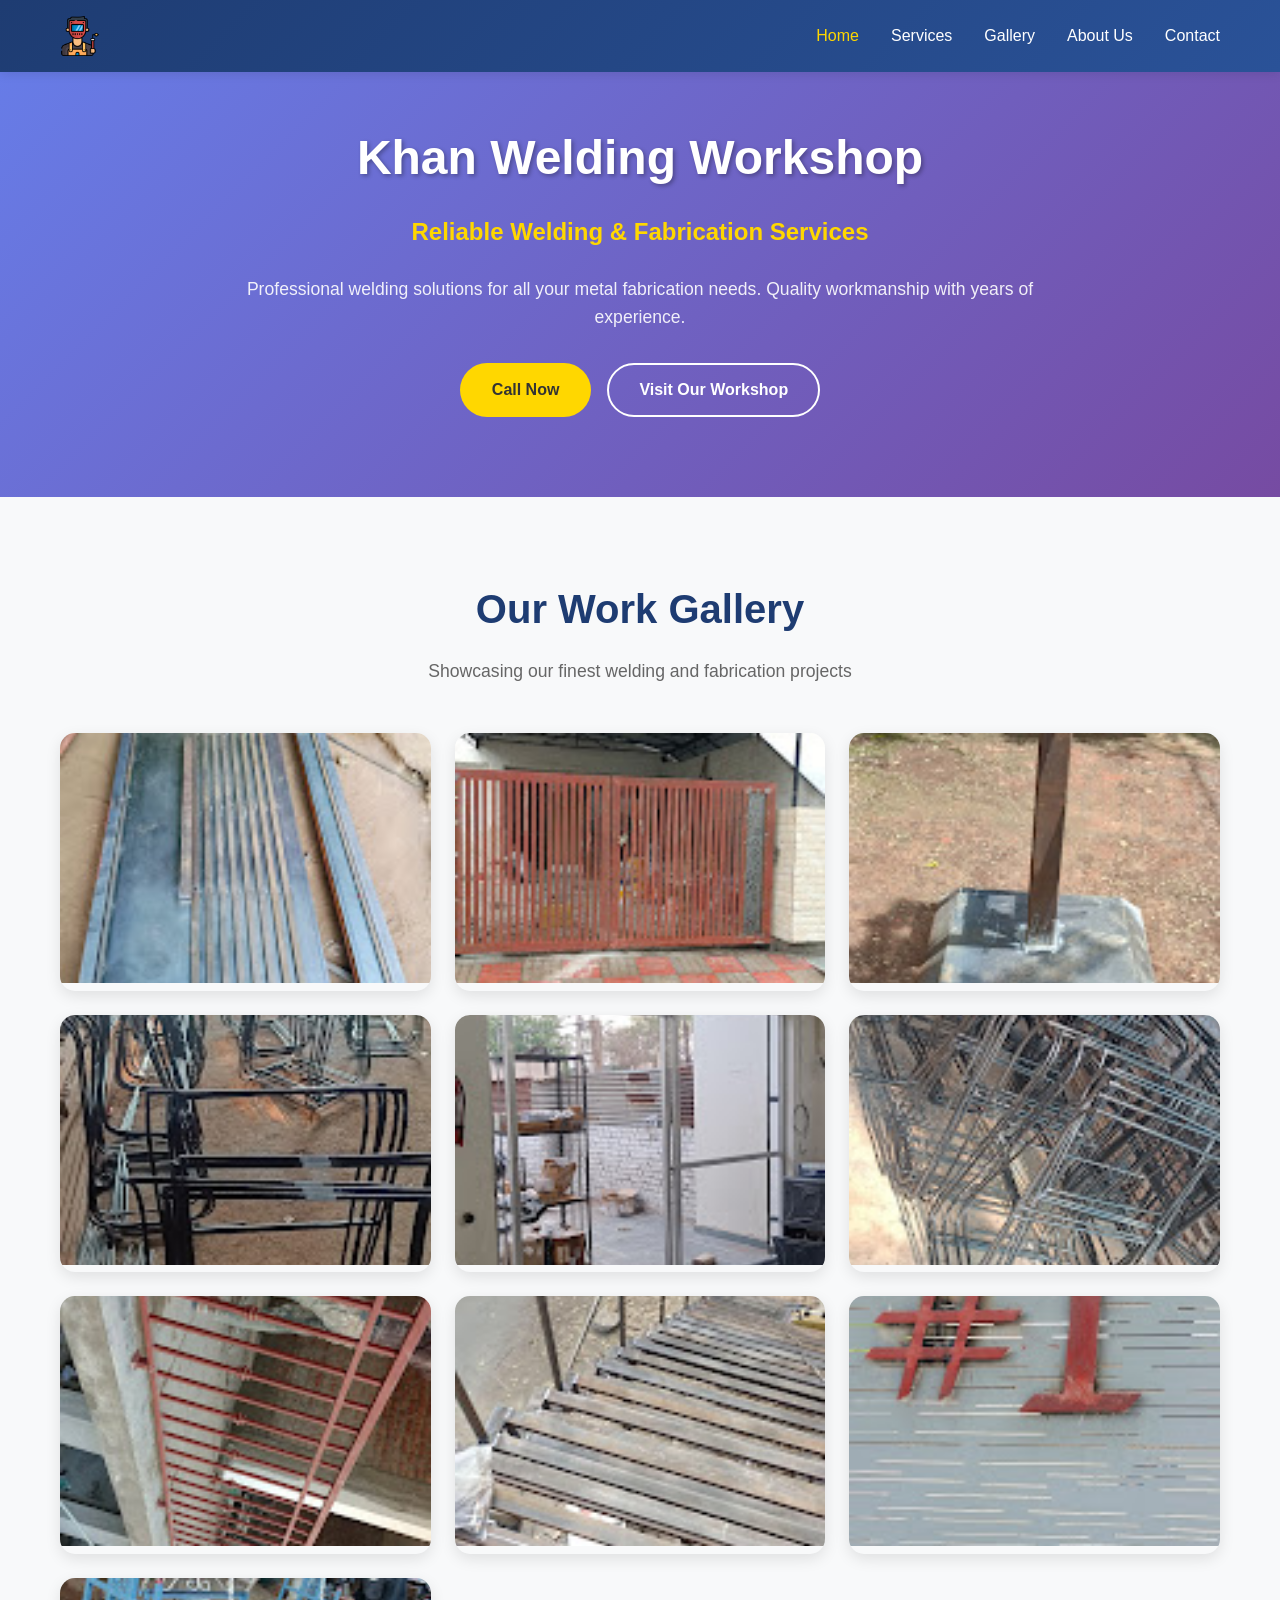
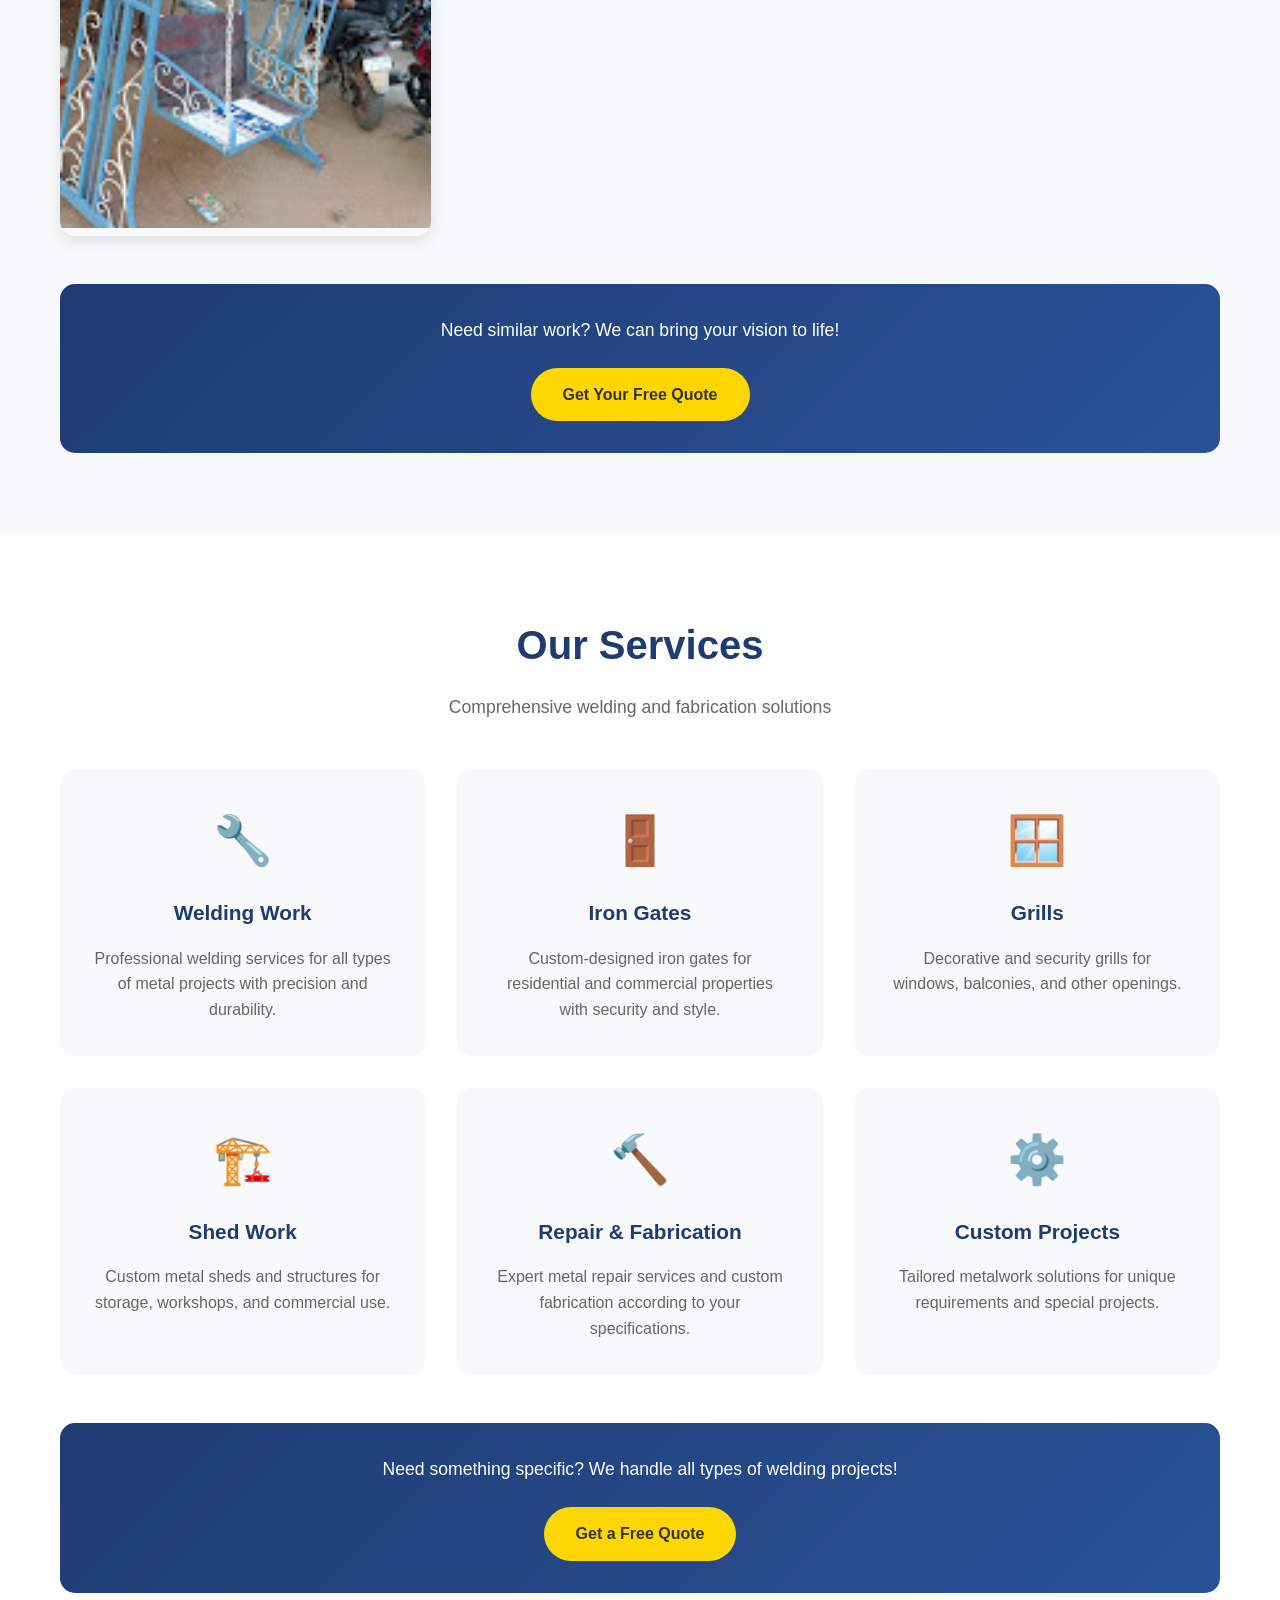
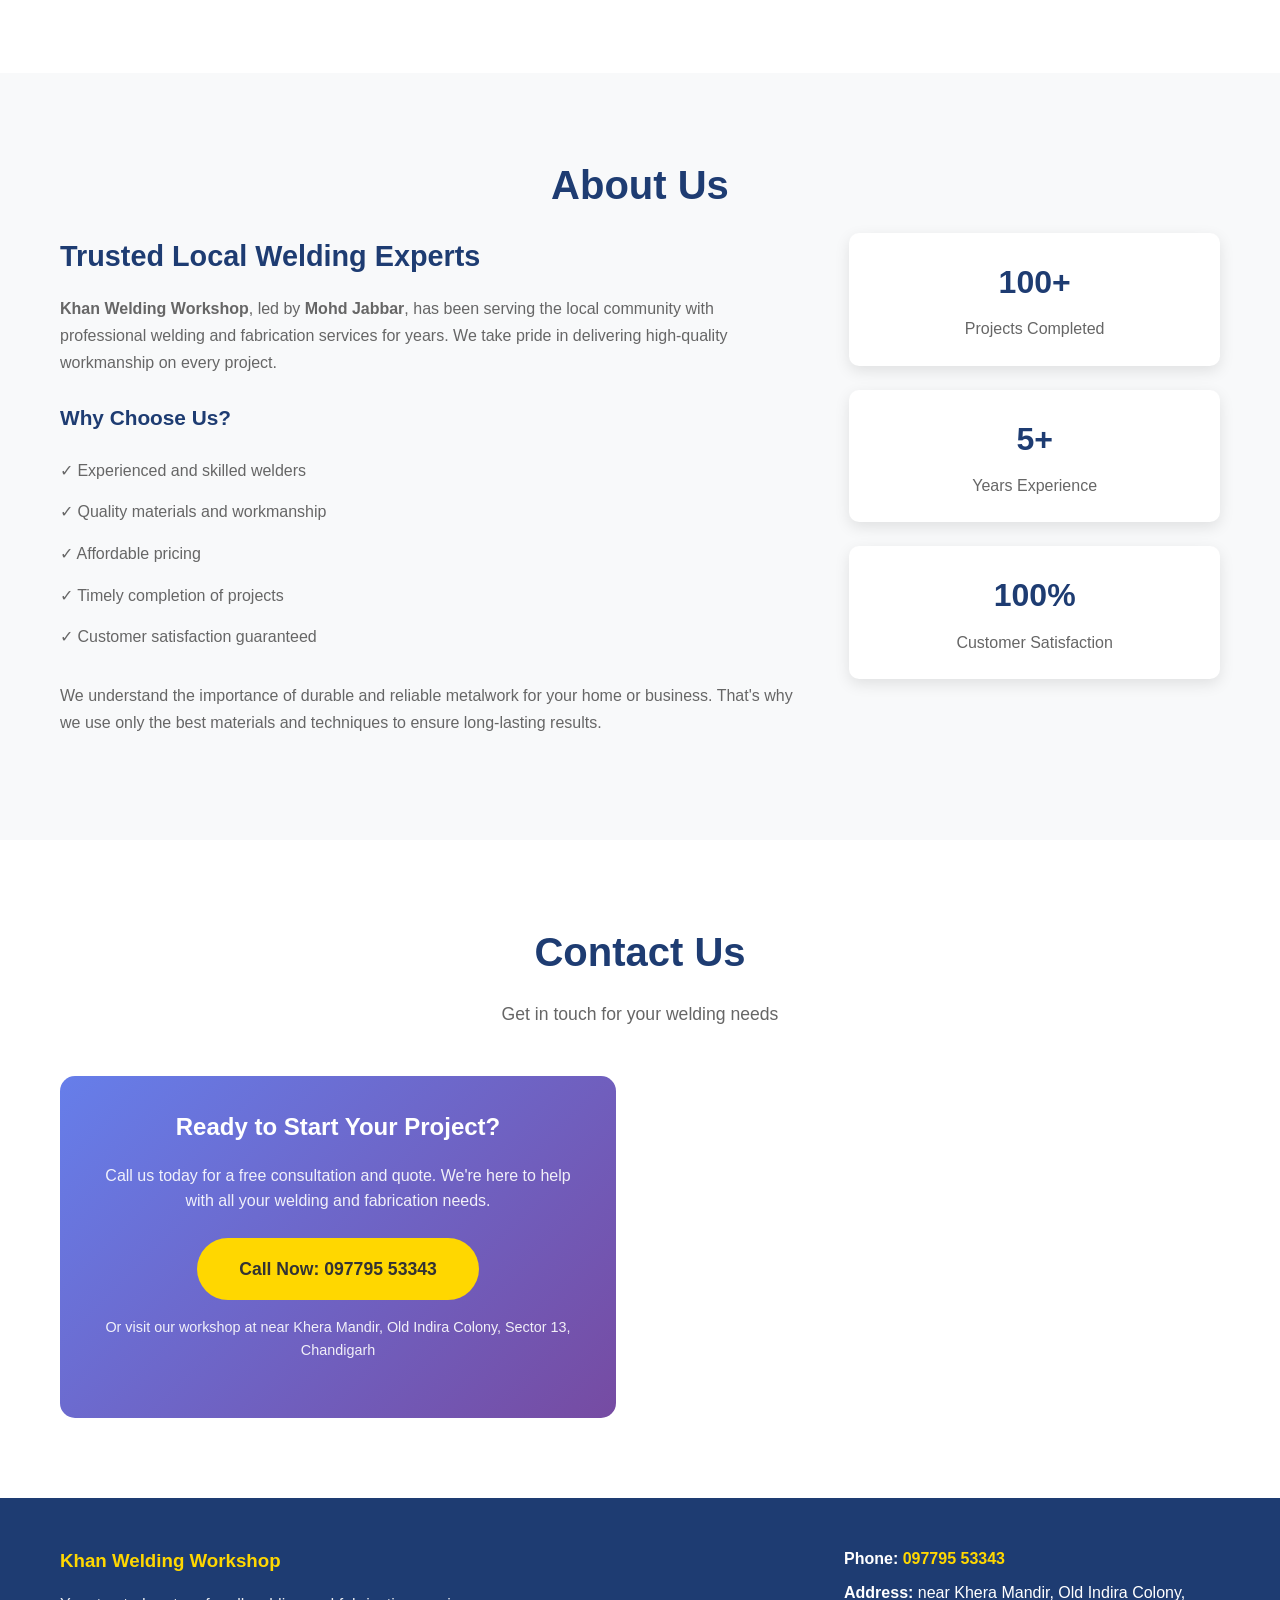
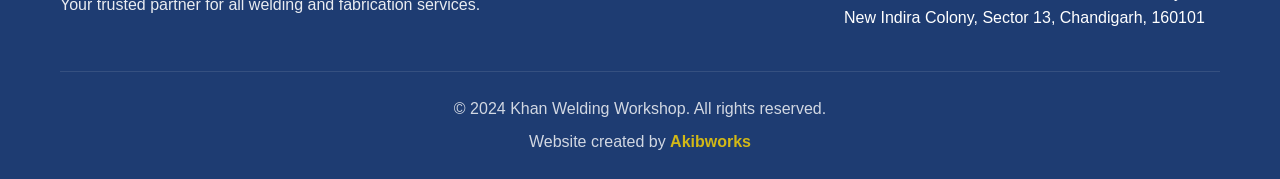
==== commit 52ae9457: "updated logo" ====
--- a/index.html
+++ b/index.html
@@ -8,7 +8,7 @@
     <meta name="author" content="Khan Welding Workshop">
     <title>Khan Welding Workshop - Reliable Welding & Fabrication Services</title>
     <link rel="stylesheet" href="css/style.css">
-    <link rel="icon" type="image/png" href="images/favicon.png">
+    <link rel="icon" type="image/png" href="images/logo.png">
 </head>
 <body>
     <!-- Header -->
@@ -16,7 +16,7 @@
         <div class="container">
             <div class="header-content">
                 <div class="logo">
-                    <h1>Khan Welding Workshop</h1>
+                    <img src="images/logo.png" alt="Khan Welding Workshop" class="logo-img">
                 </div>
                 <nav class="nav">
                     <ul>
@@ -52,6 +52,101 @@
             </div>
         </section>
 
+        <!-- Gallery Section -->
+        <section id="gallery" class="gallery">
+            <div class="container">
+                <h2 class="section-title">Our Work Gallery</h2>
+                <p class="section-subtitle">Showcasing our finest welding and fabrication projects</p>
+                
+                <div class="gallery-grid">
+                    <div class="gallery-item">
+                        <img src="images/image1.jpg" alt="Welding Project 1" loading="lazy">
+                        <div class="gallery-overlay">
+                            <h3>Custom Gate Design</h3>
+                            <p>Premium iron gate fabrication</p>
+                        </div>
+                    </div>
+                    
+                    <div class="gallery-item">
+                        <img src="images/image2.jpg" alt="Welding Project 2" loading="lazy">
+                        <div class="gallery-overlay">
+                            <h3>Security Grills</h3>
+                            <p>Durable window and balcony grills</p>
+                        </div>
+                    </div>
+                    
+                    <div class="gallery-item">
+                        <img src="images/image3.jpg" alt="Welding Project 3" loading="lazy">
+                        <div class="gallery-overlay">
+                            <h3>Metal Shed</h3>
+                            <p>Custom storage shed construction</p>
+                        </div>
+                    </div>
+                    
+                    <div class="gallery-item">
+                        <img src="images/image4.jpg" alt="Welding Project 4" loading="lazy">
+                        <div class="gallery-overlay">
+                            <h3>Railing Work</h3>
+                            <p>Staircase and balcony railings</p>
+                        </div>
+                    </div>
+                    
+                    <div class="gallery-item">
+                        <img src="images/image5.jpg" alt="Welding Project 5" loading="lazy">
+                        <div class="gallery-overlay">
+                            <h3>Fabrication Project</h3>
+                            <p>Custom metal fabrication</p>
+                        </div>
+                    </div>
+                    
+                    <div class="gallery-item">
+                        <img src="images/image6.jpg" alt="Welding Project 6" loading="lazy">
+                        <div class="gallery-overlay">
+                            <h3>Repair Work</h3>
+                            <p>Professional metal repair services</p>
+                        </div>
+                    </div>
+                    
+                    <div class="gallery-item">
+                        <img src="images/image7.jpg" alt="Welding Project 7" loading="lazy">
+                        <div class="gallery-overlay">
+                            <h3>Decorative Work</h3>
+                            <p>Artistic metal designs</p>
+                        </div>
+                    </div>
+                    
+                    <div class="gallery-item">
+                        <img src="images/image8.jpg" alt="Welding Project 8" loading="lazy">
+                        <div class="gallery-overlay">
+                            <h3>Industrial Work</h3>
+                            <p>Heavy-duty welding projects</p>
+                        </div>
+                    </div>
+                    
+                    <div class="gallery-item">
+                        <img src="images/image9.jpg" alt="Welding Project 9" loading="lazy">
+                        <div class="gallery-overlay">
+                            <h3>Gate Installation</h3>
+                            <p>Complete gate fitting services</p>
+                        </div>
+                    </div>
+                    
+                    <div class="gallery-item">
+                        <img src="images/image10.jpg" alt="Welding Project 10" loading="lazy">
+                        <div class="gallery-overlay">
+                            <h3>Custom Projects</h3>
+                            <p>Tailored welding solutions</p>
+                        </div>
+                    </div>
+                </div>
+                
+                <div class="gallery-cta">
+                    <p>Need similar work? We can bring your vision to life!</p>
+                    <a href="tel:09779553343" class="btn btn-primary">Get Your Free Quote</a>
+                </div>
+            </div>
+        </section>
+
         <!-- Services Section -->
         <section id="services" class="services">
             <div class="container">
@@ -99,101 +194,6 @@
                 <div class="cta-section">
                     <p>Need something specific? We handle all types of welding projects!</p>
                     <a href="tel:09779553343" class="btn btn-primary">Get a Free Quote</a>
-                </div>
-            </div>
-        </section>
-
-        <!-- Gallery Section -->
-        <section id="gallery" class="gallery">
-            <div class="container">
-                <h2 class="section-title">Our Work Gallery</h2>
-                <p class="section-subtitle">Showcasing our finest welding and fabrication projects</p>
-                
-                <div class="gallery-grid">
-                    <div class="gallery-item">
-                        <img src="images/image1.jpg" alt="Welding Project 1" loading="lazy">
-                        <div class="gallery-overlay">
-                            <h3>Custom Gate Design</h3>
-                            <p>Premium iron gate fabrication</p>
-                        </div>
-                    </div>
-                    
-                    <div class="gallery-item">
-                        <img src="images/image2.jpg" alt="Welding Project 2" loading="lazy">
-                        <div class="gallery-overlay">
-                            <h3>Security Grills</h3>
-                            <p>Durable window and balcony grills</p>
-                        </div>
-                    </div>
-                    
-                    <div class="gallery-item">
-                        <img src="images/image3.jpg" alt="Welding Project 3" loading="lazy">
-                        <div class="gallery-overlay">
-                            <h3>Metal Shed</h3>
-                            <p>Custom storage shed construction</p>
-                        </div>
-                    </div>
-                    
-                    <div class="gallery-item">
-                        <img src="images/image4.jpg" alt="Welding Project 4" loading="lazy">
-                        <div class="gallery-overlay">
-                            <h3>Railing Work</h3>
-                            <p>Staircase and balcony railings</p>
-                        </div>
-                    </div>
-                    
-                    <div class="gallery-item">
-                        <img src="images/image5.jpg" alt="Welding Project 5" loading="lazy">
-                        <div class="gallery-overlay">
-                            <h3>Fabrication Project</h3>
-                            <p>Custom metal fabrication</p>
-                        </div>
-                    </div>
-                    
-                    <div class="gallery-item">
-                        <img src="images/image6.jpg" alt="Welding Project 6" loading="lazy">
-                        <div class="gallery-overlay">
-                            <h3>Repair Work</h3>
-                            <p>Professional metal repair services</p>
-                        </div>
-                    </div>
-                    
-                    <div class="gallery-item">
-                        <img src="images/image7.jpg" alt="Welding Project 7" loading="lazy">
-                        <div class="gallery-overlay">
-                            <h3>Decorative Work</h3>
-                            <p>Artistic metal designs</p>
-                        </div>
-                    </div>
-                    
-                    <div class="gallery-item">
-                        <img src="images/image8.jpg" alt="Welding Project 8" loading="lazy">
-                        <div class="gallery-overlay">
-                            <h3>Industrial Work</h3>
-                            <p>Heavy-duty welding projects</p>
-                        </div>
-                    </div>
-                    
-                    <div class="gallery-item">
-                        <img src="images/image9.jpg" alt="Welding Project 9" loading="lazy">
-                        <div class="gallery-overlay">
-                            <h3>Gate Installation</h3>
-                            <p>Complete gate fitting services</p>
-                        </div>
-                    </div>
-                    
-                    <div class="gallery-item">
-                        <img src="images/image10.jpg" alt="Welding Project 10" loading="lazy">
-                        <div class="gallery-overlay">
-                            <h3>Custom Projects</h3>
-                            <p>Tailored welding solutions</p>
-                        </div>
-                    </div>
-                </div>
-                
-                <div class="gallery-cta">
-                    <p>Need similar work? We can bring your vision to life!</p>
-                    <a href="tel:09779553343" class="btn btn-primary">Get Your Free Quote</a>
                 </div>
             </div>
         </section>
@@ -244,32 +244,6 @@
                 <p class="section-subtitle">Get in touch for your welding needs</p>
                 
                 <div class="contact-content">
-                    <div class="contact-info">
-                        <div class="contact-item">
-                            <div class="contact-icon">📞</div>
-                            <div class="contact-details">
-                                <h3>Phone</h3>
-                                <p><a href="tel:09779553343">097795 53343</a></p>
-                            </div>
-                        </div>
-                        
-                        <div class="contact-item">
-                            <div class="contact-icon">📍</div>
-                            <div class="contact-details">
-                                <h3>Address</h3>
-                                <p>near Khera Mandir, Old Indira Colony, New Indira Colony, Sector 13, Chandigarh, 160101</p>
-                            </div>
-                        </div>
-                        
-                        <div class="contact-item">
-                            <div class="contact-icon">⏰</div>
-                            <div class="contact-details">
-                                <h3>Working Hours</h3>
-                                <p>Monday - Saturday: 9:00 AM - 7:00 PM<br>Sunday: 9:00 AM - 6:00 PM</p>
-                            </div>
-                        </div>
-                    </div>
-                    
                     <div class="contact-cta">
                         <h3>Ready to Start Your Project?</h3>
                         <p>Call us today for a free consultation and quote. We're here to help with all your welding and fabrication needs.</p>
--- a/css/style.css
+++ b/css/style.css
@@ -32,14 +32,25 @@
 
 .header-content {
     display: flex;
-    justify-content: space-between;
+    justify-content: flex-start;
     align-items: center;
 }
 
-.logo h1 {
-    font-size: 1.5rem;
-    font-weight: bold;
-    color: white;
+.logo {
+    display: flex;
+    align-items: center;
+    justify-content: flex-start;
+    margin-right: auto;
+}
+
+.logo-img {
+    height: 40px;
+    width: auto;
+    object-fit: contain;
+}
+
+.nav {
+    margin-left: auto;
 }
 
 .nav ul {
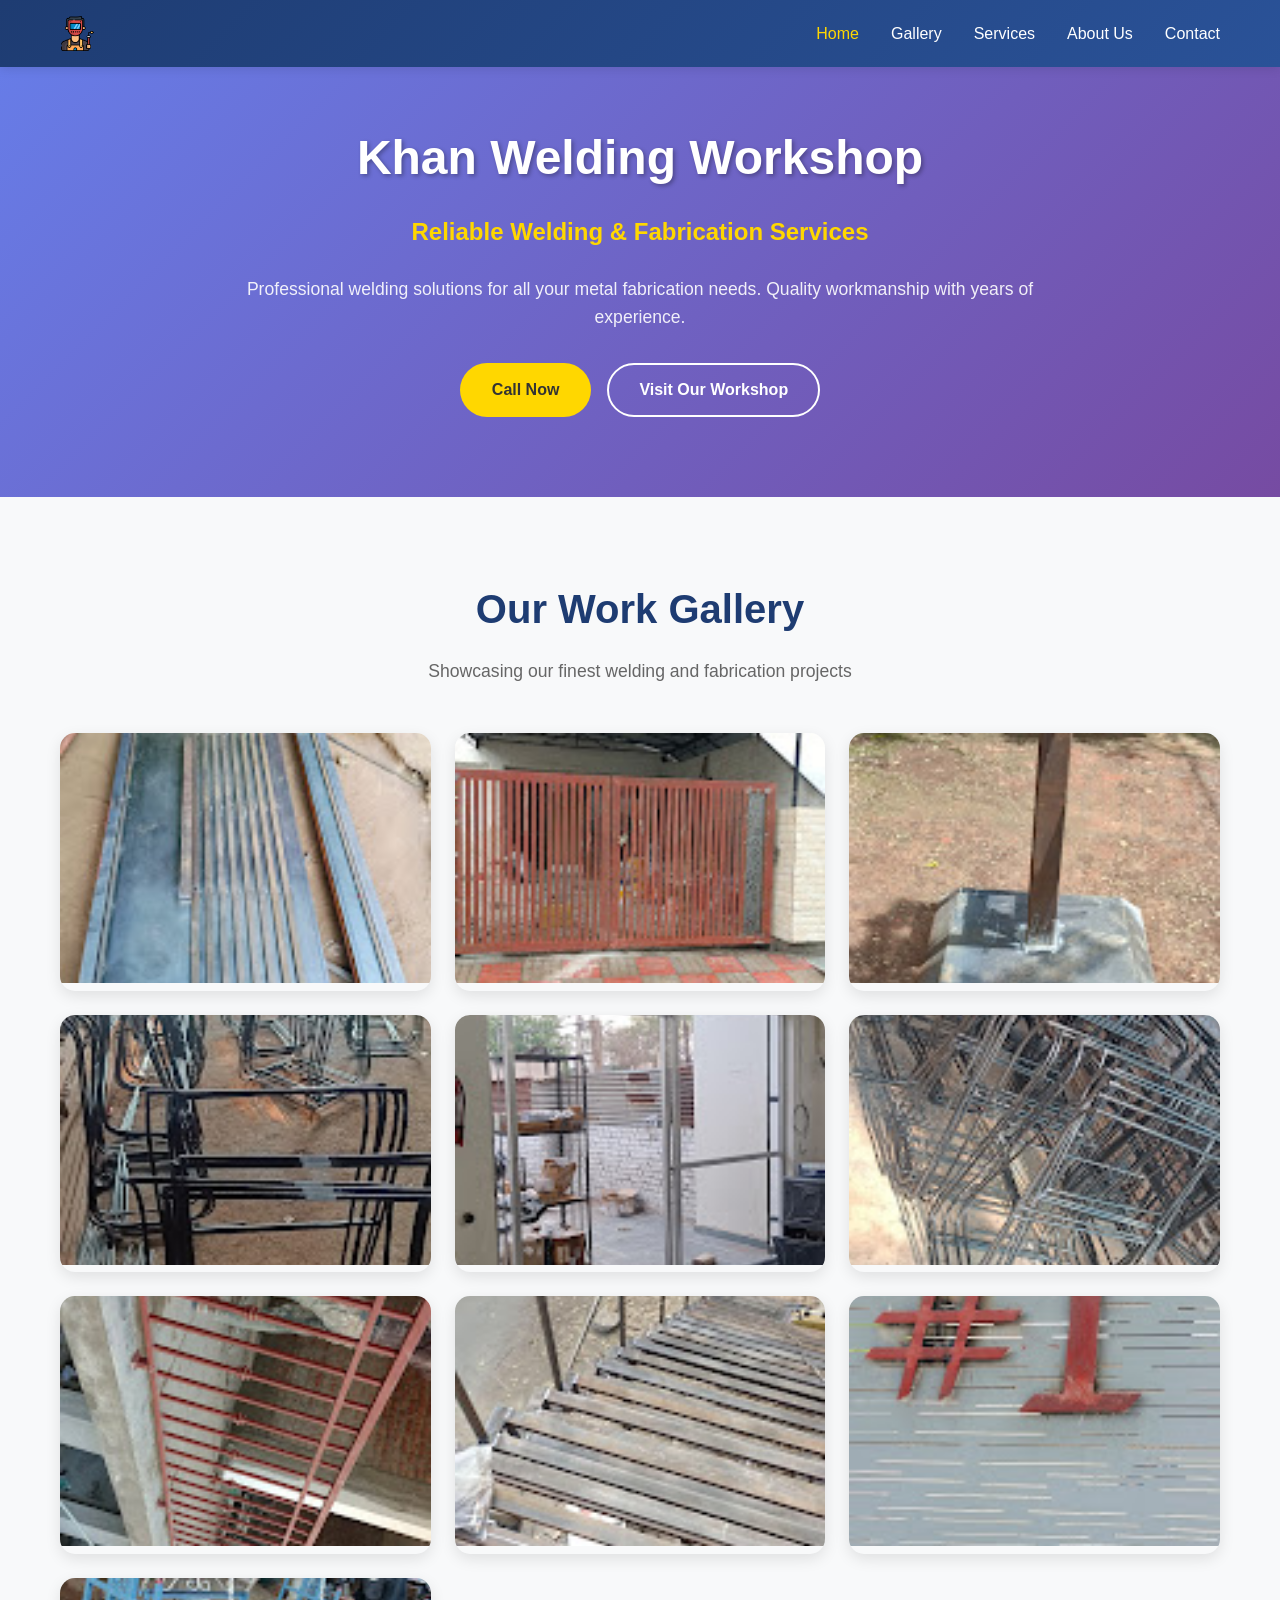
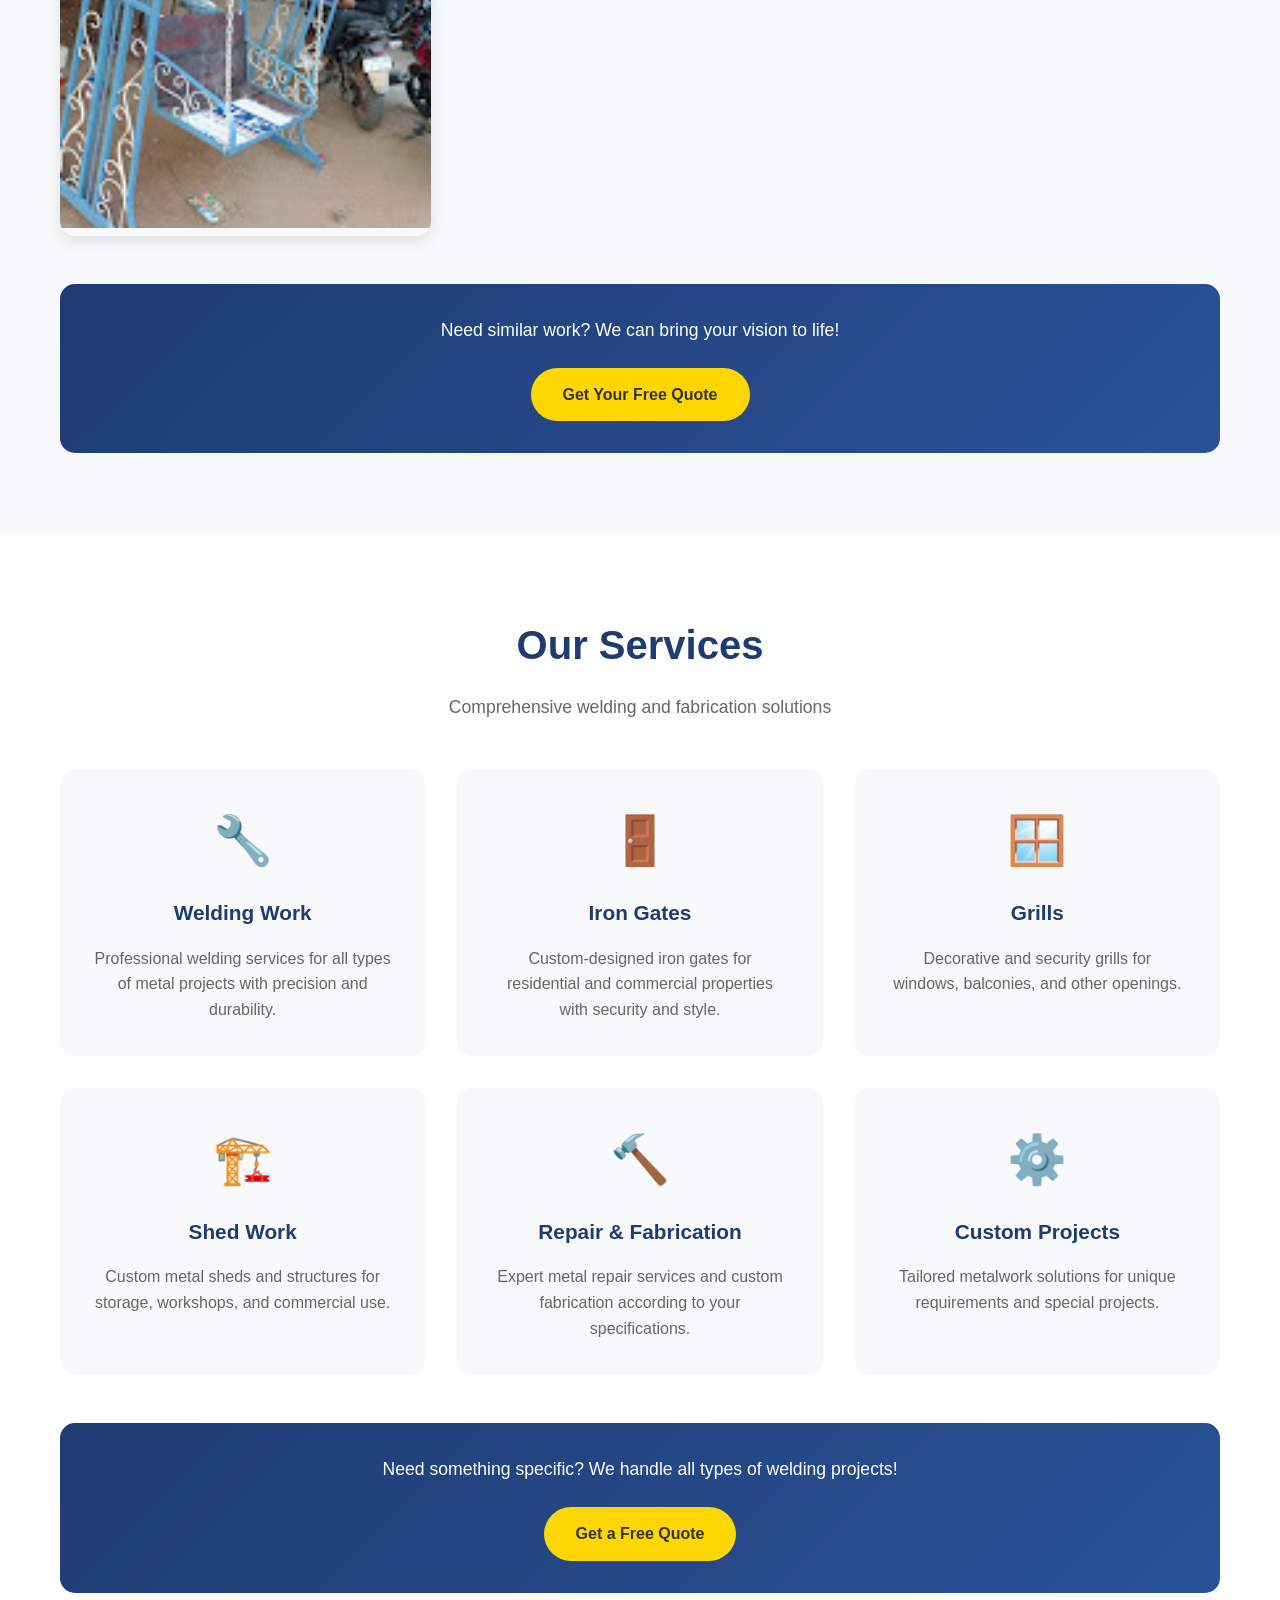
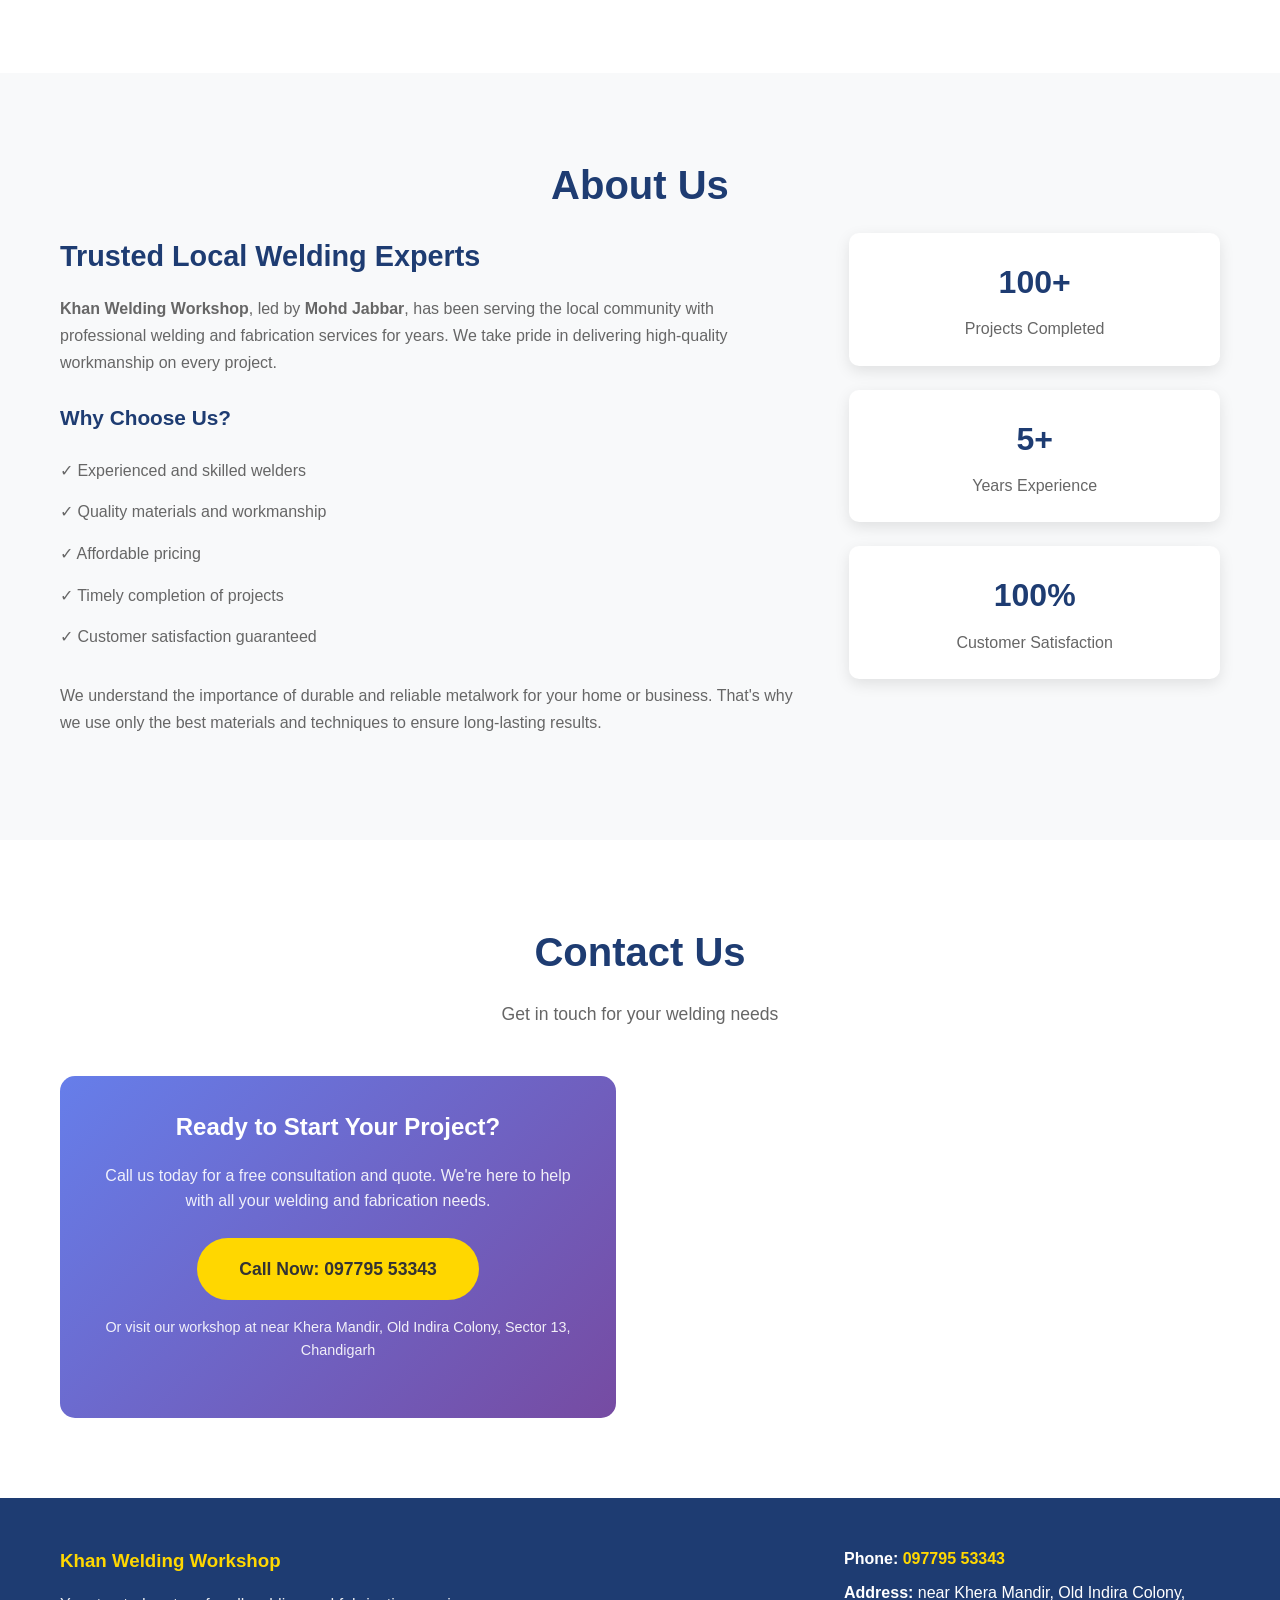
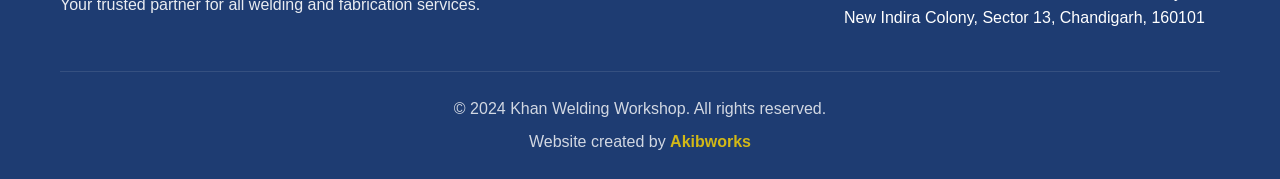
==== commit 103db457: "updated logo" ====
--- a/index.html
+++ b/index.html
@@ -16,13 +16,13 @@
         <div class="container">
             <div class="header-content">
                 <div class="logo">
-                    <img src="images/logo.png" alt="Khan Welding Workshop" class="logo-img">
+                    <img src="images/logo.png?v=2" alt="Khan Welding Workshop" class="logo-img">
                 </div>
                 <nav class="nav">
                     <ul>
                         <li><a href="#home" class="nav-link active">Home</a></li>
+                        <li><a href="#gallery" class="nav-link">Gallery</a></li>
                         <li><a href="#services" class="nav-link">Services</a></li>
-                        <li><a href="#gallery" class="nav-link">Gallery</a></li>
                         <li><a href="#about" class="nav-link">About Us</a></li>
                         <li><a href="#contact" class="nav-link">Contact</a></li>
                     </ul>
--- a/css/style.css
+++ b/css/style.css
@@ -44,9 +44,10 @@
 }
 
 .logo-img {
-    height: 40px;
+    height: 35px;
     width: auto;
     object-fit: contain;
+    max-width: 150px;
 }
 
 .nav {
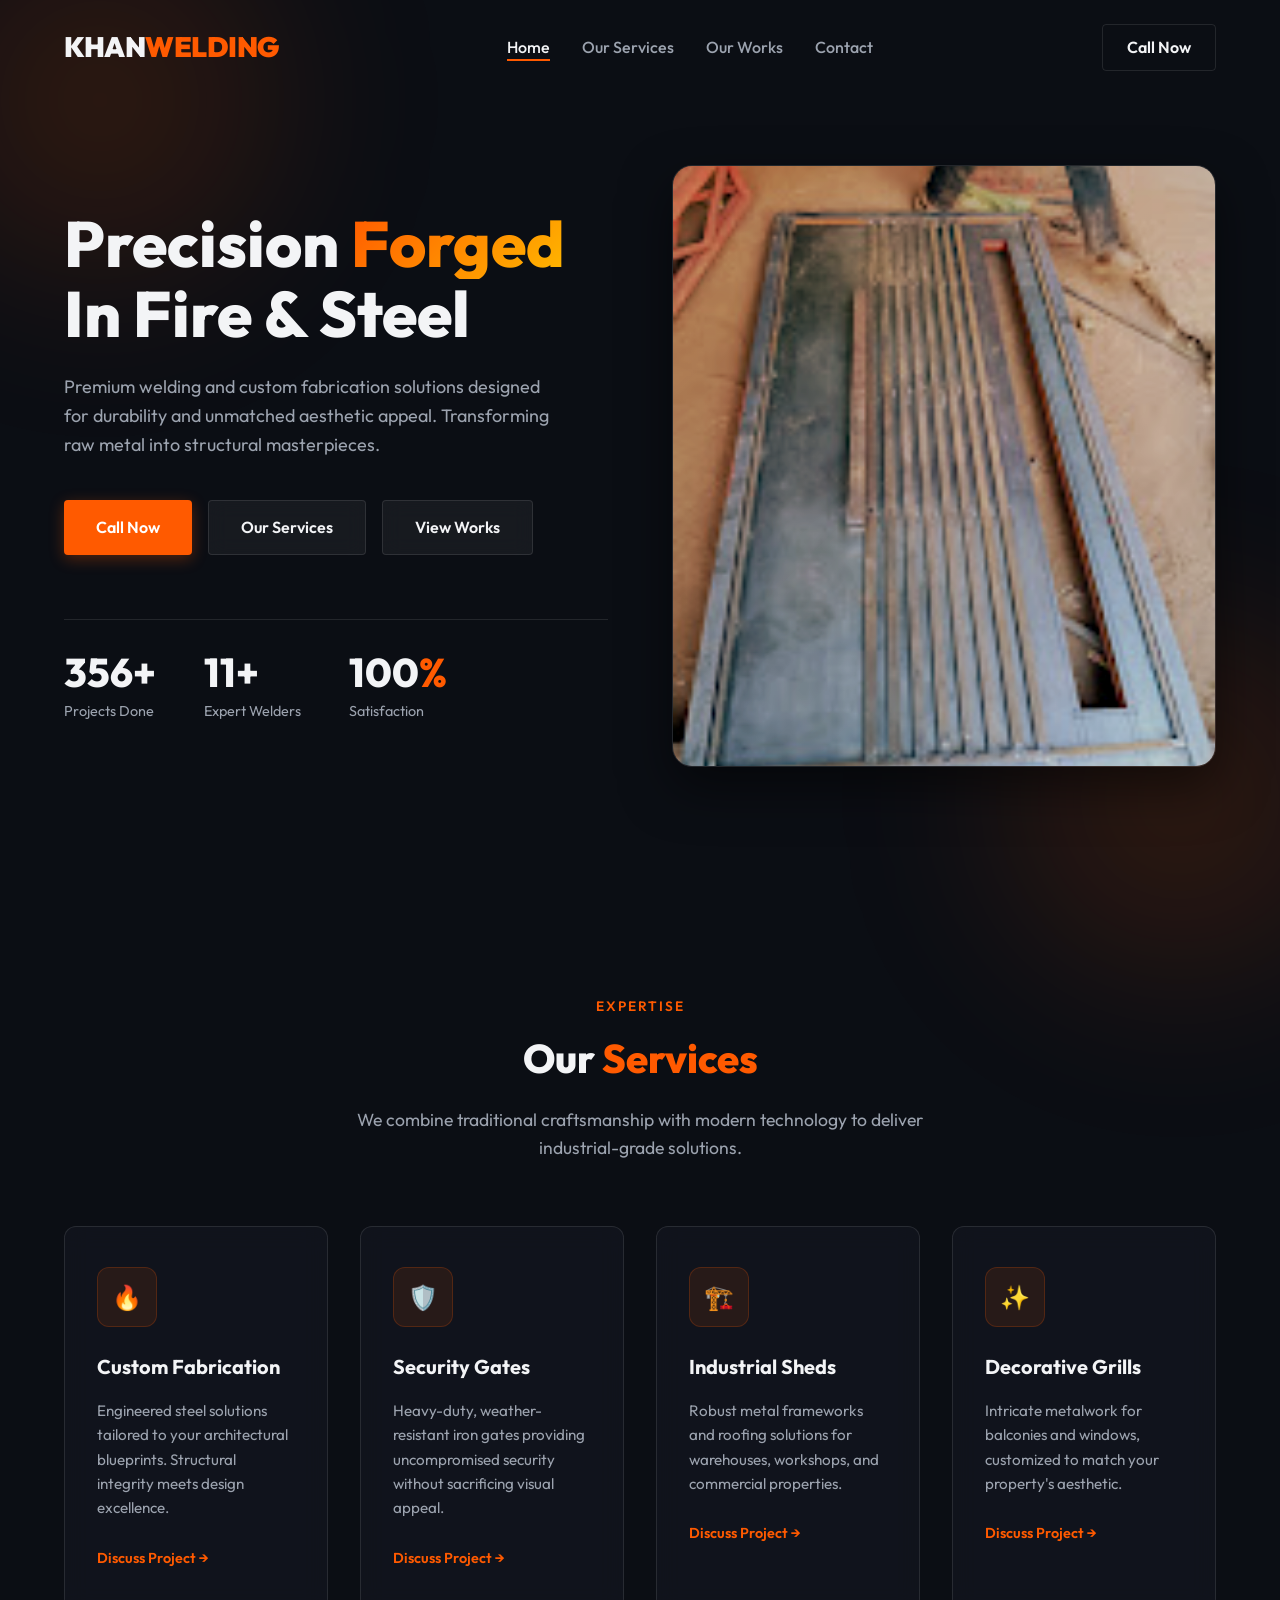
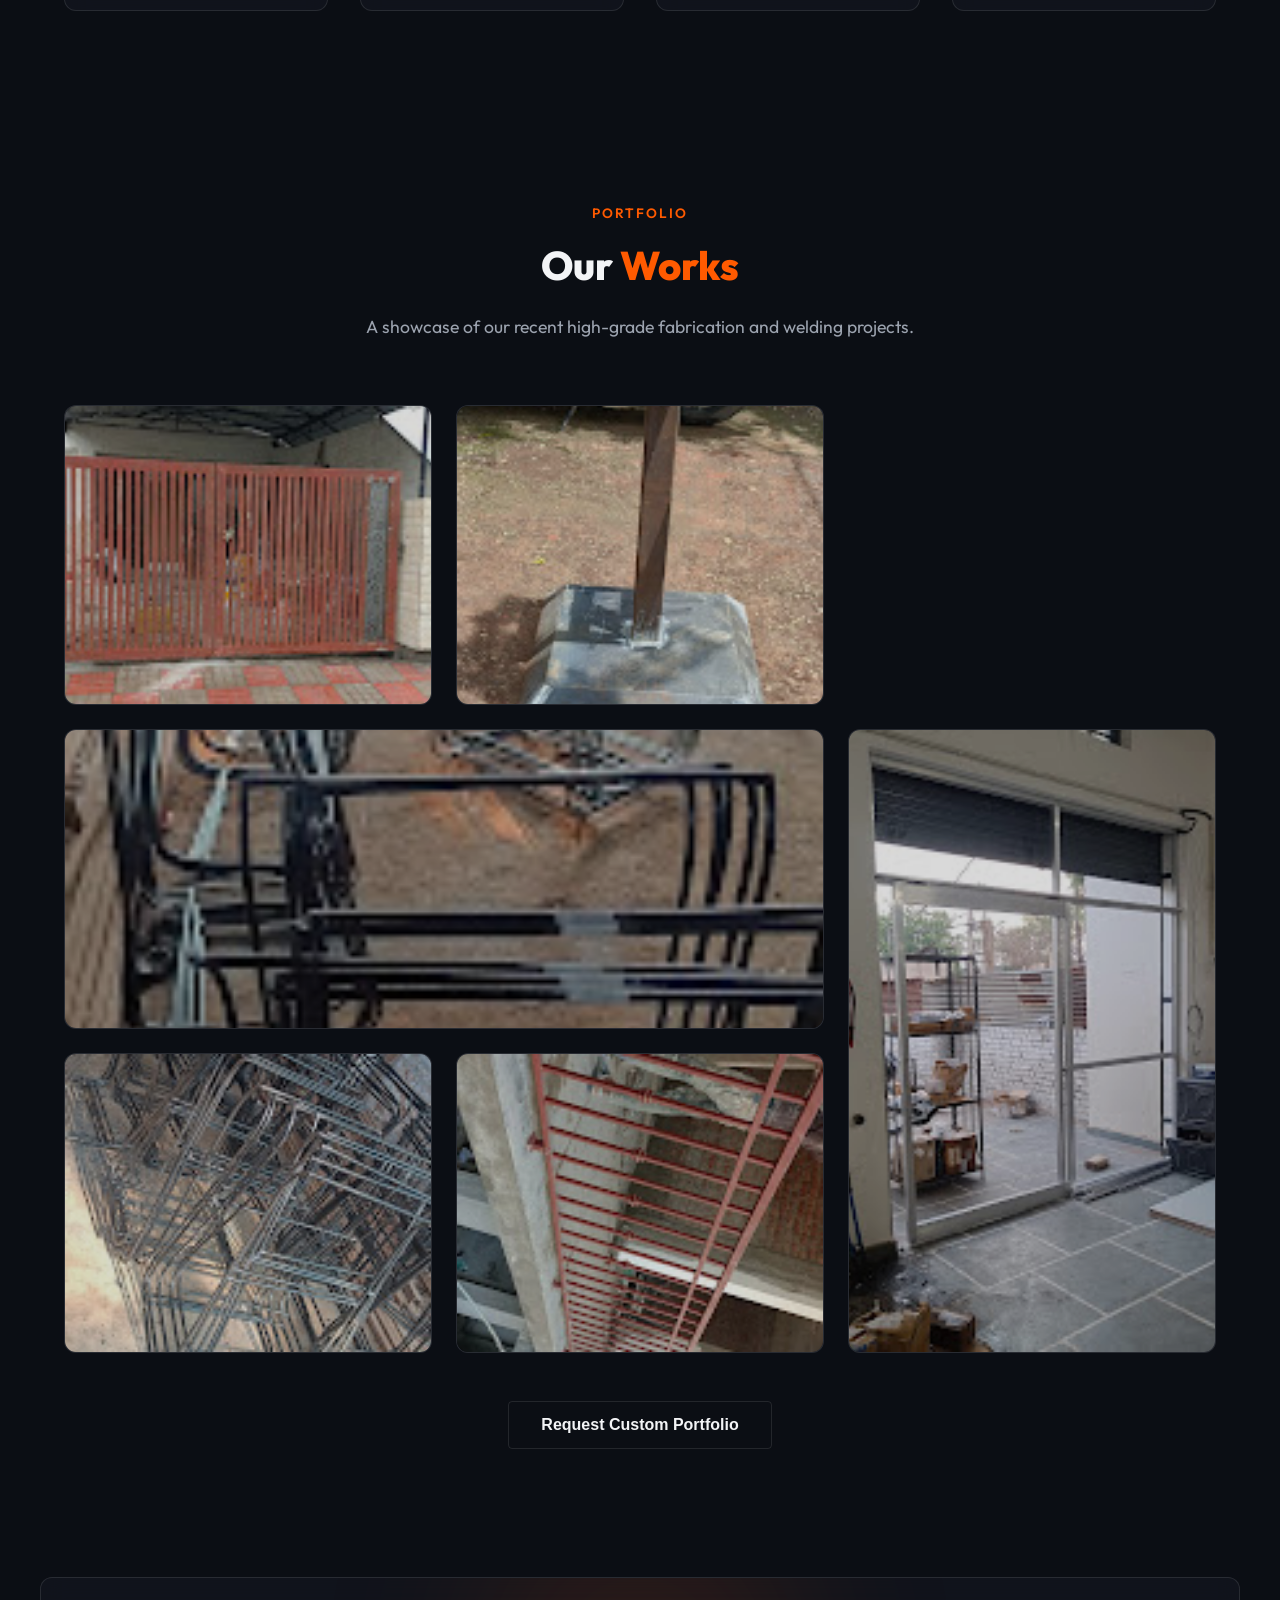
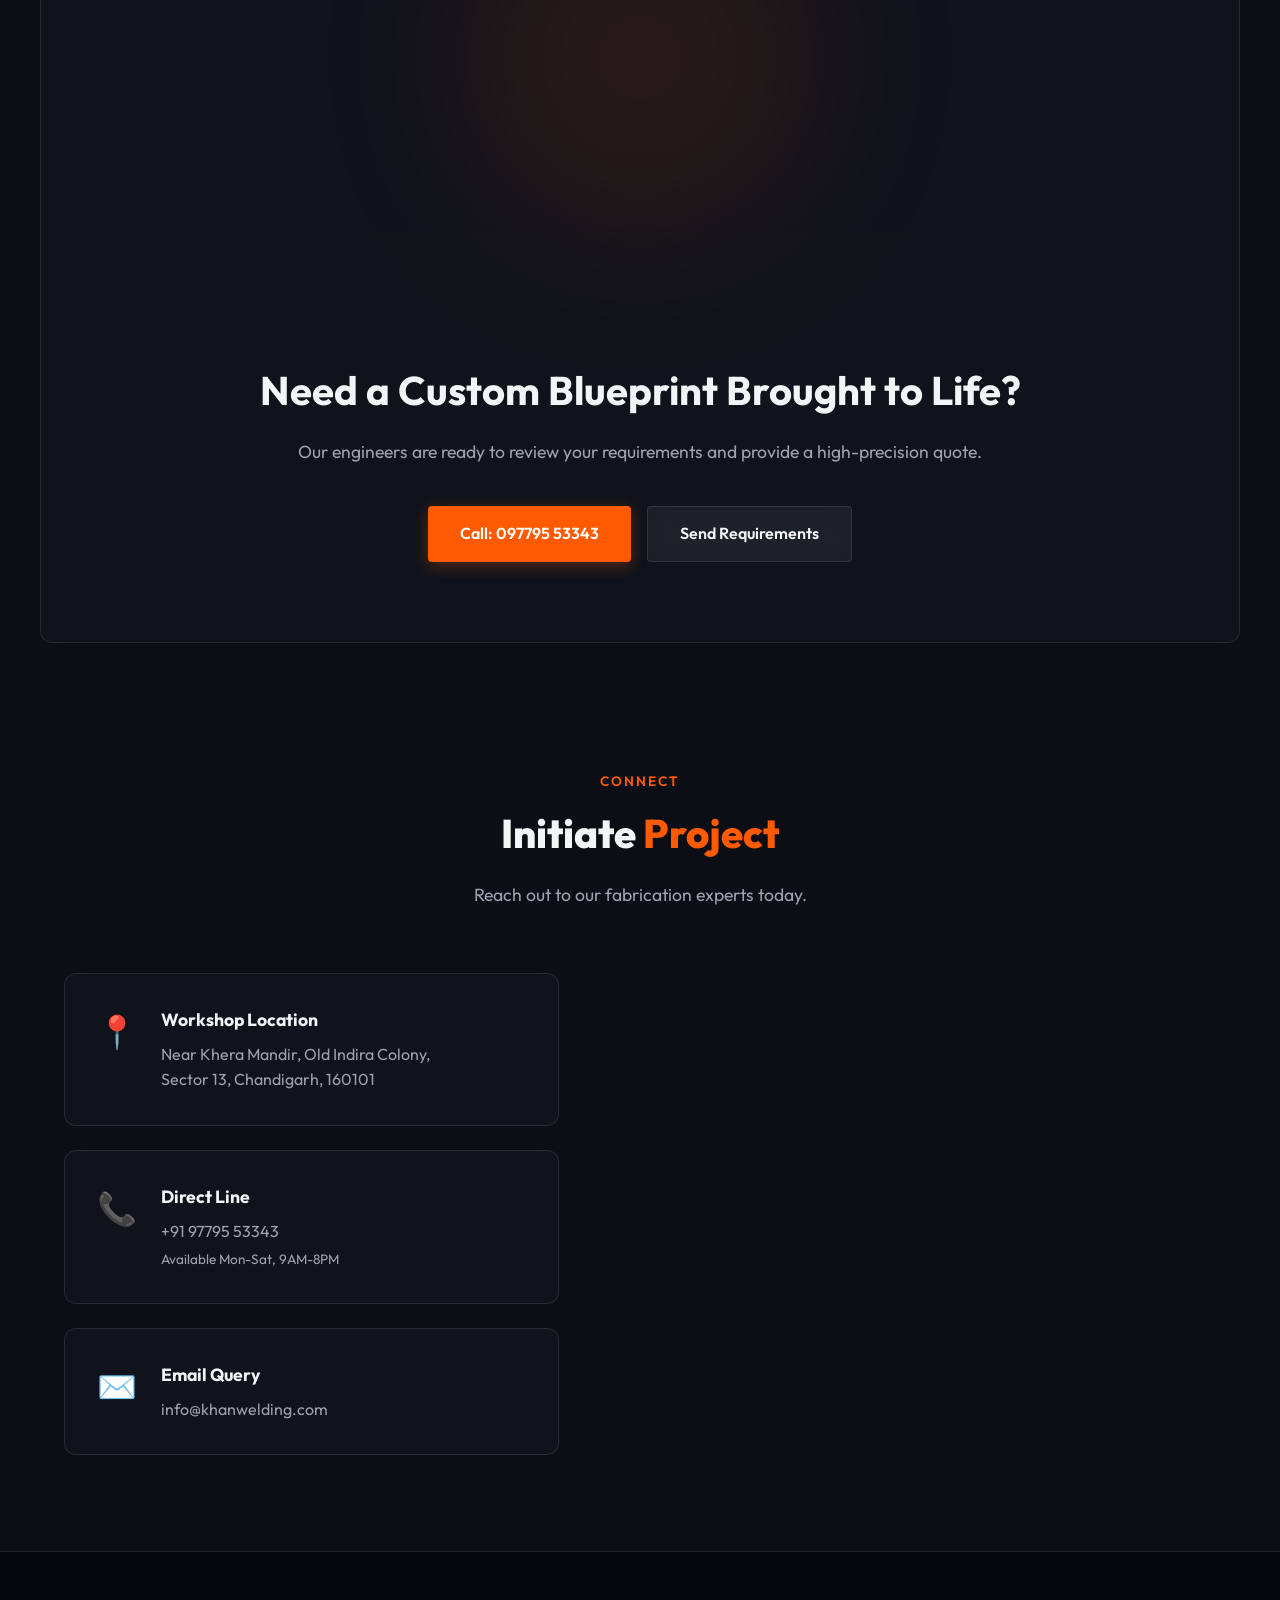
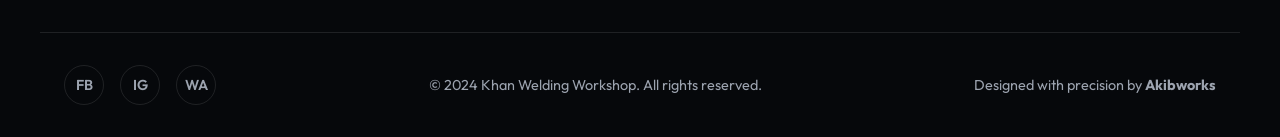
==== commit 840ca8ca: "updated design" ====
--- a/index.html
+++ b/index.html
@@ -3,252 +3,258 @@
 <head>
     <meta charset="UTF-8">
     <meta name="viewport" content="width=device-width, initial-scale=1.0">
-    <meta name="description" content="Khan Welding Workshop - Professional welding services, iron gates, grills, fabrication and repair services in India. Reliable welding & fabrication services for all your needs.">
-    <meta name="keywords" content="welding workshop near me, fabrication services, iron gate welding, welding services, metal fabrication, gate repair, grill welding, shed work, welding contractor">
-    <meta name="author" content="Khan Welding Workshop">
-    <title>Khan Welding Workshop - Reliable Welding & Fabrication Services</title>
+    <meta name="description" content="Khan Welding Workshop - Premium welding, fabrication, iron gates, and grills in Chandigarh.">
+    <title>Khan Welding Workshop | Master Fabricators</title>
+    <link rel="preconnect" href="https://fonts.googleapis.com">
+    <link rel="preconnect" href="https://fonts.gstatic.com" crossorigin>
+    <link href="https://fonts.googleapis.com/css2?family=Outfit:wght@300;400;500;700;900&display=swap" rel="stylesheet">
     <link rel="stylesheet" href="css/style.css">
     <link rel="icon" type="image/png" href="images/logo.png">
+    <script src="js/script.js" defer></script>
 </head>
 <body>
+    
+    <!-- Background Elements -->
+    <div class="glow-bg top-glow"></div>
+    <div class="glow-bg bottom-glow"></div>
+
     <!-- Header -->
-    <header class="header">
-        <div class="container">
-            <div class="header-content">
-                <div class="logo">
-                    <img src="images/logo.png?v=2" alt="Khan Welding Workshop" class="logo-img">
-                </div>
-                <nav class="nav">
-                    <ul>
-                        <li><a href="#home" class="nav-link active">Home</a></li>
-                        <li><a href="#gallery" class="nav-link">Gallery</a></li>
-                        <li><a href="#services" class="nav-link">Services</a></li>
-                        <li><a href="#about" class="nav-link">About Us</a></li>
-                        <li><a href="#contact" class="nav-link">Contact</a></li>
-                    </ul>
-                </nav>
-                <div class="mobile-menu-toggle">
-                    <span></span>
-                    <span></span>
-                    <span></span>
-                </div>
+    <header class="header" id="navbar">
+        <div class="container header-container">
+            <a href="#home" class="logo">
+                <span class="logo-text">KHAN<span class="accent-text">WELDING</span></span>
+            </a>
+            
+            <nav class="nav">
+                <ul class="nav-list">
+                    <li><a href="#home" class="nav-link active">Home</a></li>
+                    <li><a href="#services" class="nav-link">Our Services</a></li>
+                    <li><a href="#works" class="nav-link">Our Works</a></li>
+                    <li><a href="#contact" class="nav-link">Contact</a></li>
+                </ul>
+            </nav>
+
+            <a href="tel:09779553343" class="btn btn-outline nav-btn">Call Now</a>
+
+            <div class="menu-toggle" id="menu-toggle">
+                <span></span>
+                <span></span>
+                <span></span>
             </div>
         </div>
     </header>
 
     <main>
         <!-- Hero Section -->
-        <section id="home" class="hero">
+        <section id="home" class="hero section">
+            <div class="hero-particles" id="particles"></div>
+            <div class="container hero-container">
+                <div class="hero-content reveal-up">
+                    <h1 class="hero-title">
+                        Precision <span class="gradient-text">Forged</span><br>
+                        In Fire & Steel
+                    </h1>
+                    <p class="hero-description">
+                        Premium welding and custom fabrication solutions designed for durability and unmatched aesthetic appeal. Transforming raw metal into structural masterpieces.
+                    </p>
+                    <div class="hero-actions">
+                        <a href="tel:09779553343" class="btn btn-primary">Call Now</a>
+                        <a href="#services" class="btn btn-glass">Our Services</a>
+                        <a href="#works" class="btn btn-glass">View Works</a>
+                    </div>
+                    
+                    <div class="hero-stats">
+                        <div class="stat-item">
+                            <h3 class="stat-num counter" data-target="500">0</h3>
+                            <p class="stat-label">Projects Done</p>
+                        </div>
+                        <div class="stat-item">
+                            <h3 class="stat-num counter" data-target="15">0</h3>
+                            <p class="stat-label">Expert Welders</p>
+                        </div>
+                        <div class="stat-item">
+                            <h3 class="stat-num">100<span class="accent-text">%</span></h3>
+                            <p class="stat-label">Satisfaction</p>
+                        </div>
+                    </div>
+                </div>
+                
+                <div class="hero-visual reveal-scale">
+                    <div class="visual-card">
+                        <img src="images/image1.jpg" alt="Welding Process" class="hero-img">
+                        <div class="visual-overlay"></div>
+                        <div class="welding-spark spark-1"></div>
+                        <div class="welding-spark spark-2"></div>
+                        <div class="welding-spark spark-3"></div>
+                    </div>
+                </div>
+            </div>
+        </section>
+
+        <!-- Services Section -->
+        <section id="services" class="services section">
             <div class="container">
-                <div class="hero-content">
-                    <h1 class="hero-title">Khan Welding Workshop</h1>
-                    <p class="hero-tagline">Reliable Welding & Fabrication Services</p>
-                    <p class="hero-description">Professional welding solutions for all your metal fabrication needs. Quality workmanship with years of experience.</p>
-                    <div class="hero-buttons">
-                        <a href="tel:09779553343" class="btn btn-primary">Call Now</a>
-                        <a href="#contact" class="btn btn-secondary">Visit Our Workshop</a>
-                    </div>
-                </div>
-            </div>
-        </section>
-
-        <!-- Gallery Section -->
-        <section id="gallery" class="gallery">
+                <div class="section-header reveal-up">
+                    <span class="eyebrow">Expertise</span>
+                    <h2 class="section-title">Our <span class="accent-text">Services</span></h2>
+                    <p class="section-description">We combine traditional craftsmanship with modern technology to deliver industrial-grade solutions.</p>
+                </div>
+                
+                <div class="services-grid">
+                    <!-- Service 1 -->
+                    <div class="service-card glass-card reveal-up" style="transition-delay: 0.1s;">
+                        <div class="service-icon-wrapper">
+                            <div class="service-icon">🔥</div>
+                        </div>
+                        <h3 class="service-title">Custom Fabrication</h3>
+                        <p class="service-text">Engineered steel solutions tailored to your architectural blueprints. Structural integrity meets design excellence.</p>
+                        <a href="#contact" class="service-link">Discuss Project &rarr;</a>
+                        <div class="card-glow"></div>
+                    </div>
+
+                    <!-- Service 2 -->
+                    <div class="service-card glass-card reveal-up" style="transition-delay: 0.2s;">
+                        <div class="service-icon-wrapper">
+                            <div class="service-icon">🛡️</div>
+                        </div>
+                        <h3 class="service-title">Security Gates</h3>
+                        <p class="service-text">Heavy-duty, weather-resistant iron gates providing uncompromised security without sacrificing visual appeal.</p>
+                        <a href="#contact" class="service-link">Discuss Project &rarr;</a>
+                        <div class="card-glow"></div>
+                    </div>
+
+                    <!-- Service 3 -->
+                    <div class="service-card glass-card reveal-up" style="transition-delay: 0.3s;">
+                        <div class="service-icon-wrapper">
+                            <div class="service-icon">🏗️</div>
+                        </div>
+                        <h3 class="service-title">Industrial Sheds</h3>
+                        <p class="service-text">Robust metal frameworks and roofing solutions for warehouses, workshops, and commercial properties.</p>
+                        <a href="#contact" class="service-link">Discuss Project &rarr;</a>
+                        <div class="card-glow"></div>
+                    </div>
+
+                    <!-- Service 4 -->
+                    <div class="service-card glass-card reveal-up" style="transition-delay: 0.4s;">
+                        <div class="service-icon-wrapper">
+                            <div class="service-icon">✨</div>
+                        </div>
+                        <h3 class="service-title">Decorative Grills</h3>
+                        <p class="service-text">Intricate metalwork for balconies and windows, customized to match your property's aesthetic.</p>
+                        <a href="#contact" class="service-link">Discuss Project &rarr;</a>
+                        <div class="card-glow"></div>
+                    </div>
+                </div>
+            </div>
+        </section>
+
+        <!-- Works Section -->
+        <section id="works" class="works section">
             <div class="container">
-                <h2 class="section-title">Our Work Gallery</h2>
-                <p class="section-subtitle">Showcasing our finest welding and fabrication projects</p>
+                <div class="section-header reveal-up">
+                    <span class="eyebrow">Portfolio</span>
+                    <h2 class="section-title">Our <span class="accent-text">Works</span></h2>
+                    <p class="section-description">A showcase of our recent high-grade fabrication and welding projects.</p>
+                </div>
                 
                 <div class="gallery-grid">
-                    <div class="gallery-item">
-                        <img src="images/image1.jpg" alt="Welding Project 1" loading="lazy">
-                        <div class="gallery-overlay">
-                            <h3>Custom Gate Design</h3>
-                            <p>Premium iron gate fabrication</p>
-                        </div>
-                    </div>
-                    
-                    <div class="gallery-item">
-                        <img src="images/image2.jpg" alt="Welding Project 2" loading="lazy">
-                        <div class="gallery-overlay">
-                            <h3>Security Grills</h3>
-                            <p>Durable window and balcony grills</p>
-                        </div>
-                    </div>
-                    
-                    <div class="gallery-item">
-                        <img src="images/image3.jpg" alt="Welding Project 3" loading="lazy">
-                        <div class="gallery-overlay">
-                            <h3>Metal Shed</h3>
-                            <p>Custom storage shed construction</p>
-                        </div>
-                    </div>
-                    
-                    <div class="gallery-item">
-                        <img src="images/image4.jpg" alt="Welding Project 4" loading="lazy">
-                        <div class="gallery-overlay">
-                            <h3>Railing Work</h3>
-                            <p>Staircase and balcony railings</p>
-                        </div>
-                    </div>
-                    
-                    <div class="gallery-item">
-                        <img src="images/image5.jpg" alt="Welding Project 5" loading="lazy">
-                        <div class="gallery-overlay">
-                            <h3>Fabrication Project</h3>
-                            <p>Custom metal fabrication</p>
-                        </div>
-                    </div>
-                    
-                    <div class="gallery-item">
-                        <img src="images/image6.jpg" alt="Welding Project 6" loading="lazy">
-                        <div class="gallery-overlay">
-                            <h3>Repair Work</h3>
-                            <p>Professional metal repair services</p>
-                        </div>
-                    </div>
-                    
-                    <div class="gallery-item">
-                        <img src="images/image7.jpg" alt="Welding Project 7" loading="lazy">
-                        <div class="gallery-overlay">
-                            <h3>Decorative Work</h3>
-                            <p>Artistic metal designs</p>
-                        </div>
-                    </div>
-                    
-                    <div class="gallery-item">
-                        <img src="images/image8.jpg" alt="Welding Project 8" loading="lazy">
-                        <div class="gallery-overlay">
-                            <h3>Industrial Work</h3>
-                            <p>Heavy-duty welding projects</p>
-                        </div>
-                    </div>
-                    
-                    <div class="gallery-item">
-                        <img src="images/image9.jpg" alt="Welding Project 9" loading="lazy">
-                        <div class="gallery-overlay">
-                            <h3>Gate Installation</h3>
-                            <p>Complete gate fitting services</p>
-                        </div>
-                    </div>
-                    
-                    <div class="gallery-item">
-                        <img src="images/image10.jpg" alt="Welding Project 10" loading="lazy">
-                        <div class="gallery-overlay">
-                            <h3>Custom Projects</h3>
-                            <p>Tailored welding solutions</p>
-                        </div>
-                    </div>
-                </div>
-                
-                <div class="gallery-cta">
-                    <p>Need similar work? We can bring your vision to life!</p>
-                    <a href="tel:09779553343" class="btn btn-primary">Get Your Free Quote</a>
-                </div>
-            </div>
-        </section>
-
-        <!-- Services Section -->
-        <section id="services" class="services">
+                    <a href="images/image2.jpg" class="gallery-item glass-card reveal-up" style="transition-delay: 0.1s;">
+                        <img src="images/image2.jpg" alt="Security Grills" loading="lazy">
+                        <div class="gallery-hover">
+                            <h4>Security Grills</h4>
+                            <p>Residential Custom</p>
+                        </div>
+                    </a>
+                    <a href="images/image3.jpg" class="gallery-item glass-card reveal-up" style="transition-delay: 0.2s;">
+                        <img src="images/image3.jpg" alt="Shed Work" loading="lazy">
+                        <div class="gallery-hover">
+                            <h4>Industrial Shed</h4>
+                            <p>Commercial Build</p>
+                        </div>
+                    </a>
+                    <a href="images/image4.jpg" class="gallery-item glass-card reveal-up wide-item" style="transition-delay: 0.3s;">
+                        <img src="images/image4.jpg" alt="Railing Work" loading="lazy">
+                        <div class="gallery-hover">
+                            <h4>Balcony Railings</h4>
+                            <p>Premium Ironwork</p>
+                        </div>
+                    </a>
+                    <a href="images/image5.jpg" class="gallery-item glass-card reveal-up tall-item" style="transition-delay: 0.1s;">
+                        <img src="images/image5.jpg" alt="Heavy Metal Fabrication" loading="lazy">
+                        <div class="gallery-hover">
+                            <h4>Heavy Fabrication</h4>
+                            <p>Industrial Sector</p>
+                        </div>
+                    </a>
+                    <a href="images/image6.jpg" class="gallery-item glass-card reveal-up" style="transition-delay: 0.2s;">
+                        <img src="images/image6.jpg" alt="Repair Work" loading="lazy">
+                        <div class="gallery-hover">
+                            <h4>Structural Repair</h4>
+                            <p>Maintenance Operations</p>
+                        </div>
+                    </a>
+                    <a href="images/image7.jpg" class="gallery-item glass-card reveal-up" style="transition-delay: 0.3s;">
+                        <img src="images/image7.jpg" alt="Decorative Metalarts" loading="lazy">
+                        <div class="gallery-hover">
+                            <h4>Artistic Forging</h4>
+                            <p>Bespoke Design</p>
+                        </div>
+                    </a>
+                </div>
+                <div class="gallery-more reveal-up">
+                    <button class="btn btn-outline" onclick="window.location.href='#contact'">Request Custom Portfolio</button>
+                </div>
+            </div>
+        </section>
+
+        <!-- CTA Section -->
+        <section class="cta-banner section">
+            <div class="container cta-container glass-card reveal-up">
+                <div class="cta-glow"></div>
+                <h2>Need a Custom Blueprint Brought to Life?</h2>
+                <p>Our engineers are ready to review your requirements and provide a high-precision quote.</p>
+                <div class="cta-buttons">
+                    <a href="tel:09779553343" class="btn btn-primary">Call: 097795 53343</a>
+                    <a href="#contact" class="btn btn-glass">Send Requirements</a>
+                </div>
+            </div>
+        </section>
+
+        <!-- Contact Section -->
+        <section id="contact" class="contact section">
             <div class="container">
-                <h2 class="section-title">Our Services</h2>
-                <p class="section-subtitle">Comprehensive welding and fabrication solutions</p>
-                
-                <div class="services-grid">
-                    <div class="service-card">
-                        <div class="service-icon">🔧</div>
-                        <h3>Welding Work</h3>
-                        <p>Professional welding services for all types of metal projects with precision and durability.</p>
-                    </div>
-                    
-                    <div class="service-card">
-                        <div class="service-icon">🚪</div>
-                        <h3>Iron Gates</h3>
-                        <p>Custom-designed iron gates for residential and commercial properties with security and style.</p>
-                    </div>
-                    
-                    <div class="service-card">
-                        <div class="service-icon">🪟</div>
-                        <h3>Grills</h3>
-                        <p>Decorative and security grills for windows, balconies, and other openings.</p>
-                    </div>
-                    
-                    <div class="service-card">
-                        <div class="service-icon">🏗️</div>
-                        <h3>Shed Work</h3>
-                        <p>Custom metal sheds and structures for storage, workshops, and commercial use.</p>
-                    </div>
-                    
-                    <div class="service-card">
-                        <div class="service-icon">🔨</div>
-                        <h3>Repair & Fabrication</h3>
-                        <p>Expert metal repair services and custom fabrication according to your specifications.</p>
-                    </div>
-                    
-                    <div class="service-card">
-                        <div class="service-icon">⚙️</div>
-                        <h3>Custom Projects</h3>
-                        <p>Tailored metalwork solutions for unique requirements and special projects.</p>
-                    </div>
-                </div>
-                
-                <div class="cta-section">
-                    <p>Need something specific? We handle all types of welding projects!</p>
-                    <a href="tel:09779553343" class="btn btn-primary">Get a Free Quote</a>
-                </div>
-            </div>
-        </section>
-
-        <!-- About Section -->
-        <section id="about" class="about">
-            <div class="container">
-                <h2 class="section-title">About Us</h2>
-                <div class="about-content">
-                    <div class="about-text">
-                        <h3>Trusted Local Welding Experts</h3>
-                        <p><strong>Khan Welding Workshop</strong>, led by <strong>Mohd Jabbar</strong>, has been serving the local community with professional welding and fabrication services for years. We take pride in delivering high-quality workmanship on every project.</p>
+                <div class="section-header reveal-up">
+                    <span class="eyebrow">Connect</span>
+                    <h2 class="section-title">Initiate <span class="accent-text">Project</span></h2>
+                    <p class="section-description">Reach out to our fabrication experts today.</p>
+                </div>
+                
+                <div class="contact-grid">
+                    <div class="contact-info reveal-up" style="transition-delay: 0.1s;">
+                        <div class="contact-card glass-card">
+                            <div class="contact-icon">📍</div>
+                            <div class="contact-details">
+                                <h3>Workshop Location</h3>
+                                <p>Near Khera Mandir, Old Indira Colony,<br>Sector 13, Chandigarh, 160101</p>
+                            </div>
+                        </div>
                         
-                        <h4>Why Choose Us?</h4>
-                        <ul>
-                            <li>✓ Experienced and skilled welders</li>
-                            <li>✓ Quality materials and workmanship</li>
-                            <li>✓ Affordable pricing</li>
-                            <li>✓ Timely completion of projects</li>
-                            <li>✓ Customer satisfaction guaranteed</li>
-                        </ul>
+                        <div class="contact-card glass-card">
+                            <div class="contact-icon">📞</div>
+                            <div class="contact-details">
+                                <h3>Direct Line</h3>
+                                <p><a href="tel:09779553343">+91 97795 53343</a></p>
+                                <p class="contact-subtext">Available Mon-Sat, 9AM-8PM</p>
+                            </div>
+                        </div>
                         
-                        <p>We understand the importance of durable and reliable metalwork for your home or business. That's why we use only the best materials and techniques to ensure long-lasting results.</p>
-                    </div>
-                    
-                    <div class="about-stats">
-                        <div class="stat">
-                            <div class="stat-number">100+</div>
-                            <div class="stat-label">Projects Completed</div>
-                        </div>
-                        <div class="stat">
-                            <div class="stat-number">5+</div>
-                            <div class="stat-label">Years Experience</div>
-                        </div>
-                        <div class="stat">
-                            <div class="stat-number">100%</div>
-                            <div class="stat-label">Customer Satisfaction</div>
-                        </div>
-                    </div>
-                </div>
-            </div>
-        </section>
-
-        <!-- Contact Section -->
-        <section id="contact" class="contact">
-            <div class="container">
-                <h2 class="section-title">Contact Us</h2>
-                <p class="section-subtitle">Get in touch for your welding needs</p>
-                
-                <div class="contact-content">
-                    <div class="contact-cta">
-                        <h3>Ready to Start Your Project?</h3>
-                        <p>Call us today for a free consultation and quote. We're here to help with all your welding and fabrication needs.</p>
-                        <a href="tel:09779553343" class="btn btn-primary btn-large">Call Now: 097795 53343</a>
-                        <p class="contact-note">Or visit our workshop at near Khera Mandir, Old Indira Colony, Sector 13, Chandigarh</p>
+                        <div class="contact-card glass-card">
+                            <div class="contact-icon">✉️</div>
+                            <div class="contact-details">
+                                <h3>Email Query</h3>
+                                <p><a href="mailto:info@khanwelding.com">info@khanwelding.com</a></p>
+                            </div>
+                        </div>
                     </div>
                 </div>
             </div>
@@ -257,24 +263,15 @@
 
     <!-- Footer -->
     <footer class="footer">
-        <div class="container">
-            <div class="footer-content">
-                <div class="footer-info">
-                    <h3>Khan Welding Workshop</h3>
-                    <p>Your trusted partner for all welding and fabrication services.</p>
-                </div>
-                <div class="footer-contact">
-                    <p><strong>Phone:</strong> <a href="tel:09779553343">097795 53343</a></p>
-                    <p><strong>Address:</strong> near Khera Mandir, Old Indira Colony, New Indira Colony, Sector 13, Chandigarh, 160101</p>
-                </div>
-            </div>
-            <div class="footer-bottom">
-                <p>&copy; 2024 Khan Welding Workshop. All rights reserved.</p>
-                <p>Website created by <strong>Akibworks</strong></p>
-            </div>
+        <div class="container footer-bottom">
+            <div class="social-links">
+                <a href="#" class="social-link" title="Facebook">FB</a>
+                <a href="#" class="social-link" title="Instagram">IG</a>
+                <a href="#" class="social-link" title="WhatsApp">WA</a>
+            </div>
+            <p>&copy; 2024 Khan Welding Workshop. All rights reserved.</p>
+            <p>Designed with precision by <strong>Akibworks</strong></p>
         </div>
     </footer>
-
-    <script src="js/script.js"></script>
 </body>
 </html>
--- a/css/style.css
+++ b/css/style.css
@@ -1,673 +1,1002 @@
-/* Reset and Base Styles */
-* {
-    margin: 0;
-    padding: 0;
-    box-sizing: border-box;
+/* Modern Reset & Base Rules */
+:root {
+  --bg-base: #0b0e14; /* Deep industrial dark */
+  --bg-surface: #141822; /* Lighter layered dark */
+  --accent-primary: #ff5a00; /* Welding sparks orange */
+  --accent-primary-hover: #e04e00;
+  --accent-glow: rgba(255, 90, 0, 0.4);
+  --text-primary: #f3f4f6;
+  --text-secondary: #9ca3af;
+  --border-glass: rgba(255, 255, 255, 0.1);
+  --border-glass-hover: rgba(255, 255, 255, 0.2);
+  --glass-bg: rgba(20, 24, 34, 0.6);
+
+  --font-primary: "Outfit", sans-serif;
+
+  --transition: all 0.4s cubic-bezier(0.16, 1, 0.3, 1);
+}
+
+*,
+*::before,
+*::after {
+  margin: 0;
+  padding: 0;
+  box-sizing: border-box;
+  scroll-behavior: smooth;
 }
 
 body {
-    font-family: 'Arial', sans-serif;
-    line-height: 1.6;
-    color: #333;
-    background-color: #f8f9fa;
+  background-color: var(--bg-base);
+  color: var(--text-primary);
+  font-family: var(--font-primary);
+  line-height: 1.6;
+  overflow-x: hidden;
+  position: relative;
+  -webkit-font-smoothing: antialiased;
+}
+
+img {
+  max-width: 100%;
+  display: block;
+}
+
+a {
+  text-decoration: none;
+  color: inherit;
+  transition: var(--transition);
 }
 
 .container {
-    max-width: 1200px;
-    margin: 0 auto;
-    padding: 0 20px;
-}
-
-/* Header Styles */
+  max-width: 1200px;
+  margin: 0 auto;
+  padding: 0 1.5rem;
+}
+
+.section {
+  padding: 6rem 0;
+  position: relative;
+  z-index: 2;
+}
+
+/* Typography elements */
+.accent-text {
+  color: var(--accent-primary);
+}
+.gradient-text {
+  background: linear-gradient(135deg, #ff5a00, #ffb800);
+  -webkit-background-clip: text;
+  -webkit-text-fill-color: transparent;
+  display: inline-block;
+}
+
+/* Background Glow Effects */
+.glow-bg {
+  position: fixed;
+  width: 600px;
+  height: 600px;
+  background: radial-gradient(circle, var(--accent-glow) 0%, transparent 60%);
+  border-radius: 50%;
+  pointer-events: none;
+  z-index: 0;
+  opacity: 0.5;
+  filter: blur(80px);
+}
+.top-glow {
+  top: -200px;
+  left: -200px;
+}
+.bottom-glow {
+  bottom: -200px;
+  right: -200px;
+}
+
+/* Header & Glassmorphism Navigation */
 .header {
-    background: linear-gradient(135deg, #1e3c72 0%, #2a5298 100%);
-    color: white;
-    padding: 1rem 0;
-    position: fixed;
-    top: 0;
-    width: 100%;
-    z-index: 1000;
-    box-shadow: 0 2px 10px rgba(0,0,0,0.1);
-}
-
-.header-content {
-    display: flex;
-    justify-content: flex-start;
-    align-items: center;
-}
-
-.logo {
-    display: flex;
-    align-items: center;
-    justify-content: flex-start;
-    margin-right: auto;
-}
-
-.logo-img {
-    height: 35px;
-    width: auto;
-    object-fit: contain;
-    max-width: 150px;
-}
-
-.nav {
-    margin-left: auto;
-}
-
-.nav ul {
-    display: flex;
-    list-style: none;
-    gap: 2rem;
+  position: fixed;
+  top: 0;
+  left: 0;
+  width: 100%;
+  z-index: 100;
+  transition: var(--transition);
+  padding: 1.5rem 0;
+}
+.header.scrolled {
+  background: rgba(11, 14, 20, 0.85);
+  backdrop-filter: blur(16px);
+  -webkit-backdrop-filter: blur(16px);
+  border-bottom: 1px solid var(--border-glass);
+  padding: 1rem 0;
+}
+
+.header-container {
+  display: flex;
+  justify-content: space-between;
+  align-items: center;
+}
+
+.logo-text {
+  font-size: 1.75rem;
+  font-weight: 900;
+  letter-spacing: -0.5px;
+  color: var(--text-primary);
+}
+
+.nav-list {
+  display: flex;
+  list-style: none;
+  gap: 2rem;
 }
 
 .nav-link {
-    color: white;
-    text-decoration: none;
-    font-weight: 500;
-    transition: color 0.3s ease;
-    padding: 0.5rem 0;
+  font-weight: 500;
+  font-size: 1rem;
+  color: var(--text-secondary);
+  position: relative;
 }
 
 .nav-link:hover,
 .nav-link.active {
-    color: #ffd700;
-}
-
-.mobile-menu-toggle {
-    display: none;
-    flex-direction: column;
-    cursor: pointer;
-}
-
-.mobile-menu-toggle span {
-    width: 25px;
-    height: 3px;
-    background: white;
-    margin: 3px 0;
-    transition: 0.3s;
+  color: var(--text-primary);
+}
+
+.nav-link::after {
+  content: "";
+  position: absolute;
+  bottom: -4px;
+  left: 0;
+  width: 0%;
+  height: 2px;
+  background: var(--accent-primary);
+  transition: var(--transition);
+}
+
+.nav-link:hover::after,
+.nav-link.active::after {
+  width: 100%;
+}
+
+/* Buttons */
+.btn {
+  display: inline-flex;
+  align-items: center;
+  justify-content: center;
+  padding: 0.875rem 2rem;
+  border-radius: 4px;
+  font-weight: 600;
+  font-size: 1rem;
+  cursor: pointer;
+  border: none;
+  transition: var(--transition);
+  overflow: hidden;
+  position: relative;
+  z-index: 1;
+}
+
+.btn-primary {
+  background: var(--accent-primary);
+  color: #fff;
+  box-shadow: 0 4px 15px rgba(255, 90, 0, 0.3);
+}
+
+.btn-primary:hover {
+  background: var(--accent-primary-hover);
+  transform: translateY(-2px);
+  box-shadow: 0 8px 25px rgba(255, 90, 0, 0.5);
+}
+
+.btn-outline {
+  background: transparent;
+  border: 1px solid var(--border-glass);
+  color: var(--text-primary);
+}
+
+.btn-outline:hover {
+  border-color: var(--accent-primary);
+  color: var(--accent-primary);
+}
+
+.btn-glass {
+  background: rgba(255, 255, 255, 0.05);
+  border: 1px solid var(--border-glass);
+  backdrop-filter: blur(10px);
+  color: var(--text-primary);
+}
+
+.btn-glass:hover {
+  background: rgba(255, 255, 255, 0.1);
+  transform: translateY(-2px);
+  border-color: rgba(255, 255, 255, 0.3);
+}
+
+.btn-block {
+  width: 100%;
+}
+
+.nav-btn {
+  padding: 0.6rem 1.5rem;
+}
+
+/* Mobile Menu Toggle */
+.menu-toggle {
+  display: none;
+  flex-direction: column;
+  gap: 6px;
+  cursor: pointer;
+}
+
+.menu-toggle span {
+  display: block;
+  width: 30px;
+  height: 2px;
+  background: var(--text-primary);
+  transition: var(--transition);
+}
+
+/* Glass Card Global Styles */
+.glass-card {
+  background: var(--glass-bg);
+  border: 1px solid var(--border-glass);
+  backdrop-filter: blur(12px);
+  -webkit-backdrop-filter: blur(12px);
+  border-radius: 12px;
+  position: relative;
+  overflow: hidden;
+  transition: var(--transition);
 }
 
 /* Hero Section */
 .hero {
-    background: linear-gradient(135deg, #667eea 0%, #764ba2 100%);
-    color: white;
-    padding: 120px 0 80px;
+  min-height: 100vh;
+  display: flex;
+  align-items: center;
+  padding-top: 8rem;
+  overflow: hidden;
+}
+
+.hero-container {
+  display: grid;
+  grid-template-columns: 1fr 1fr;
+  gap: 4rem;
+  align-items: center;
+}
+
+.badge {
+  display: inline-block;
+  padding: 0.4rem 1rem;
+  border: 1px solid var(--border-glass);
+  border-radius: 50px;
+  font-size: 0.8rem;
+  font-weight: 600;
+  letter-spacing: 1px;
+  color: var(--text-secondary);
+  margin-bottom: 1.5rem;
+  background: rgba(255, 255, 255, 0.03);
+}
+
+.hero-title {
+  font-size: 4rem;
+  line-height: 1.1;
+  font-weight: 800;
+  margin-bottom: 1.5rem;
+}
+
+.hero-description {
+  font-size: 1.125rem;
+  color: var(--text-secondary);
+  margin-bottom: 2.5rem;
+  max-width: 90%;
+}
+
+.hero-actions {
+  display: flex;
+  gap: 1rem;
+  margin-bottom: 4rem;
+}
+
+.hero-stats {
+  display: flex;
+  gap: 3rem;
+  border-top: 1px solid var(--border-glass);
+  padding-top: 2rem;
+}
+
+.stat-num {
+  font-size: 2.5rem;
+  font-weight: 800;
+  color: var(--text-primary);
+  line-height: 1;
+}
+
+.stat-label {
+  color: var(--text-secondary);
+  font-size: 0.9rem;
+  margin-top: 0.5rem;
+}
+
+/* Hero Visual Composition */
+.hero-visual {
+  position: relative;
+}
+
+.visual-card {
+  border-radius: 20px;
+  overflow: hidden;
+  position: relative;
+  border: 1px solid var(--border-glass);
+  box-shadow: 0 20px 50px rgba(0, 0, 0, 0.5);
+}
+
+.hero-img {
+  width: 100%;
+  height: 600px;
+  object-fit: cover;
+  display: block;
+  filter: brightness(0.8) contrast(1.1);
+}
+
+.visual-overlay {
+  position: absolute;
+  inset: 0;
+  background: linear-gradient(
+    135deg,
+    rgba(255, 90, 0, 0.3) 0%,
+    transparent 100%
+  );
+  mix-blend-mode: overlay;
+}
+
+/* Animated Sparks Simulation in Hero */
+.welding-spark {
+  position: absolute;
+  width: 3px;
+  height: 3px;
+  background: #fff;
+  border-radius: 50%;
+  box-shadow: 0 0 10px 2px #ff5a00;
+  opacity: 0;
+  top: 40%;
+  left: 40%;
+  z-index: 10;
+}
+.spark-1 {
+  animation: sparkAnim 2s infinite ease-out;
+}
+.spark-2 {
+  animation: sparkAnim 1.8s infinite ease-out 0.5s;
+  left: 45%;
+}
+.spark-3 {
+  animation: sparkAnim 2.2s infinite ease-out 1s;
+  left: 35%;
+  top: 45%;
+}
+
+@keyframes sparkAnim {
+  0% {
+    opacity: 1;
+    transform: translate(0, 0) scale(1.5);
+  }
+  100% {
+    opacity: 0;
+    transform: translate(100px, 150px) scale(0);
+  }
+}
+
+/* Section Headers */
+.section-header {
+  text-align: center;
+  max-width: 600px;
+  margin: 0 auto 4rem;
+}
+
+.eyebrow {
+  color: var(--accent-primary);
+  font-weight: 600;
+  font-size: 0.85rem;
+  text-transform: uppercase;
+  letter-spacing: 2px;
+  display: block;
+  margin-bottom: 0.5rem;
+}
+
+.section-title {
+  font-size: 2.5rem;
+  font-weight: 800;
+  margin-bottom: 1rem;
+}
+
+.section-description {
+  color: var(--text-secondary);
+  font-size: 1.1rem;
+}
+
+/* Services Grid */
+.services-grid {
+  display: grid;
+  grid-template-columns: repeat(auto-fit, minmax(260px, 1fr));
+  gap: 2rem;
+}
+
+.service-card {
+  padding: 2.5rem 2rem;
+}
+
+.service-card:hover {
+  transform: translateY(-10px);
+  border-color: var(--border-glass-hover);
+  background: rgba(30, 36, 50, 0.7);
+}
+
+.service-icon-wrapper {
+  width: 60px;
+  height: 60px;
+  background: rgba(255, 90, 0, 0.1);
+  border-radius: 12px;
+  display: flex;
+  align-items: center;
+  justify-content: center;
+  margin-bottom: 1.5rem;
+  border: 1px solid rgba(255, 90, 0, 0.2);
+  font-size: 1.5rem;
+}
+
+.service-title {
+  font-size: 1.25rem;
+  margin-bottom: 1rem;
+  font-weight: 700;
+}
+
+.service-text {
+  color: var(--text-secondary);
+  font-size: 0.95rem;
+  margin-bottom: 1.5rem;
+}
+
+.service-link {
+  color: var(--accent-primary);
+  font-weight: 600;
+  font-size: 0.9rem;
+}
+
+.service-link:hover {
+  color: var(--text-primary);
+}
+
+.card-glow {
+  position: absolute;
+  width: 100px;
+  height: 100px;
+  background: var(--accent-primary);
+  filter: blur(60px);
+  opacity: 0;
+  transition: var(--transition);
+  border-radius: 50%;
+  top: -50px;
+  right: -50px;
+}
+
+.service-card:hover .card-glow {
+  opacity: 0.2;
+}
+
+/* Gallery Grid (Bento/Masonry like layout) */
+.gallery-grid {
+  display: grid;
+  grid-template-columns: repeat(3, 1fr);
+  grid-auto-rows: 300px;
+  gap: 1.5rem;
+  margin-bottom: 3rem;
+}
+
+.gallery-item {
+  position: relative;
+  border-radius: 12px;
+  overflow: hidden;
+  display: block;
+}
+
+.gallery-item img {
+  width: 100%;
+  height: 100%;
+  object-fit: cover;
+  transition: transform 0.8s cubic-bezier(0.16, 1, 0.3, 1);
+  filter: brightness(0.85);
+}
+
+.gallery-item:hover img {
+  transform: scale(1.08);
+  filter: brightness(1) contrast(1.1);
+}
+
+.wide-item {
+  grid-column: span 2;
+}
+
+.tall-item {
+  grid-row: span 2;
+}
+
+.gallery-hover {
+  position: absolute;
+  inset: 0;
+  background: linear-gradient(to top, rgba(11, 14, 20, 0.95), transparent);
+  padding: 2rem;
+  display: flex;
+  flex-direction: column;
+  justify-content: flex-end;
+  opacity: 0;
+  transform: translateY(20px);
+  transition: var(--transition);
+}
+
+.gallery-item:hover .gallery-hover {
+  opacity: 1;
+  transform: translateY(0);
+}
+
+.gallery-hover h4 {
+  font-size: 1.25rem;
+  color: var(--text-primary);
+  margin-bottom: 0.2rem;
+}
+
+.gallery-hover p {
+  color: var(--accent-primary);
+  font-size: 0.9rem;
+  font-weight: 500;
+}
+
+.gallery-more {
+  text-align: center;
+}
+
+/* About Section */
+.about-container {
+  display: grid;
+  grid-template-columns: 1fr 1fr;
+  gap: 5rem;
+  align-items: center;
+}
+
+.about-image-wrapper {
+  position: relative;
+  border-radius: 20px;
+}
+
+.about-img {
+  border-radius: 20px;
+  border: 1px solid var(--border-glass);
+}
+
+.experience-badge {
+  position: absolute;
+  bottom: -30px;
+  right: -30px;
+  padding: 2rem;
+  text-align: center;
+  border-radius: 16px;
+  box-shadow: 0 10px 30px rgba(0, 0, 0, 0.5);
+}
+
+.badge-num {
+  display: block;
+  font-size: 3rem;
+  font-weight: 900;
+  color: var(--accent-primary);
+  line-height: 1;
+  margin-bottom: 0.5rem;
+}
+
+.badge-text {
+  font-size: 0.9rem;
+  font-weight: 600;
+  text-transform: uppercase;
+  letter-spacing: 1px;
+}
+
+.about-text {
+  color: var(--text-secondary);
+  margin-bottom: 1.5rem;
+  font-size: 1.1rem;
+}
+
+.about-text strong {
+  color: var(--text-primary);
+  font-weight: 600;
+}
+
+.feature-list {
+  list-style: none;
+  margin-top: 2rem;
+}
+
+.feature-list li {
+  display: flex;
+  align-items: center;
+  gap: 1rem;
+  margin-bottom: 1rem;
+  font-size: 1rem;
+  font-weight: 500;
+}
+
+.feature-icon {
+  width: 28px;
+  height: 28px;
+  background: rgba(255, 90, 0, 0.1);
+  color: var(--accent-primary);
+  border-radius: 50%;
+  display: flex;
+  align-items: center;
+  justify-content: center;
+  font-size: 0.8rem;
+  border: 1px solid rgba(255, 90, 0, 0.3);
+}
+
+/* CTA Banner */
+.cta-banner {
+  padding: 2rem 0;
+}
+
+.cta-container {
+  text-align: center;
+  padding: 5rem 2rem;
+  position: relative;
+  overflow: hidden;
+}
+
+.cta-glow {
+  position: absolute;
+  width: 300px;
+  height: 300px;
+  background: var(--accent-primary);
+  filter: blur(100px);
+  opacity: 0.15;
+  top: 50%;
+  left: 50%;
+  transform: translate(-50%, -50%);
+  border-radius: 50%;
+  z-index: 0;
+}
+
+.cta-container h2,
+.cta-container p,
+.cta-container div {
+  position: relative;
+  z-index: 1;
+}
+
+.cta-container h2 {
+  font-size: 2.5rem;
+  margin-bottom: 1rem;
+}
+
+.cta-container p {
+  color: var(--text-secondary);
+  font-size: 1.1rem;
+  margin-bottom: 2.5rem;
+}
+
+.cta-buttons {
+  display: flex;
+  gap: 1rem;
+  justify-content: center;
+}
+
+/* Contact Section */
+.contact-grid {
+  display: grid;
+  grid-template-columns: 1fr 1.2fr;
+  gap: 4rem;
+}
+
+.contact-info {
+  display: flex;
+  flex-direction: column;
+  gap: 1.5rem;
+}
+
+.contact-card {
+  display: flex;
+  align-items: flex-start;
+  gap: 1.5rem;
+  padding: 2rem;
+}
+
+.contact-icon {
+  font-size: 2rem;
+}
+
+.contact-details h3 {
+  font-size: 1.1rem;
+  margin-bottom: 0.5rem;
+}
+
+.contact-details p {
+  color: var(--text-secondary);
+}
+
+.contact-subtext {
+  font-size: 0.85rem;
+  margin-top: 0.25rem;
+}
+
+.contact-form-wrapper {
+  padding: 3rem;
+}
+
+.form-title {
+  font-size: 1.5rem;
+  margin-bottom: 2rem;
+}
+
+.form-group {
+  margin-bottom: 1.5rem;
+}
+
+.form-group label {
+  display: block;
+  font-size: 0.9rem;
+  font-weight: 500;
+  margin-bottom: 0.5rem;
+  color: var(--text-secondary);
+}
+
+.form-control {
+  width: 100%;
+  background: rgba(0, 0, 0, 0.2);
+  border: 1px solid var(--border-glass);
+  border-radius: 6px;
+  padding: 1rem;
+  color: var(--text-primary);
+  font-family: var(--font-primary);
+  transition: var(--transition);
+}
+
+.form-control:focus {
+  outline: none;
+  border-color: var(--accent-primary);
+  background: rgba(0, 0, 0, 0.4);
+}
+
+textarea.form-control {
+  resize: vertical;
+}
+
+/* Footer Section */
+.footer {
+  background: #06080b;
+  padding: 5rem 0 2rem;
+  border-top: 1px solid var(--border-glass);
+}
+
+.footer-grid {
+  display: grid;
+  grid-template-columns: 2fr 1fr 1fr;
+  gap: 4rem;
+  margin-bottom: 4rem;
+}
+
+.footer-desc {
+  color: var(--text-secondary);
+  margin: 1.5rem 0;
+  max-width: 300px;
+}
+
+.social-links {
+  display: flex;
+  gap: 1rem;
+}
+
+.social-link {
+  width: 40px;
+  height: 40px;
+  border-radius: 50%;
+  border: 1px solid var(--border-glass);
+  display: flex;
+  align-items: center;
+  justify-content: center;
+  font-size: 0.9rem;
+  font-weight: 600;
+  color: var(--text-secondary);
+}
+
+.social-link:hover {
+  background: var(--accent-primary);
+  color: white;
+  border-color: var(--accent-primary);
+}
+
+.footer-heading {
+  font-size: 1.1rem;
+  margin-bottom: 1.5rem;
+}
+
+.footer-links ul {
+  list-style: none;
+}
+
+.footer-links li {
+  margin-bottom: 0.75rem;
+}
+
+.footer-links a {
+  color: var(--text-secondary);
+  font-size: 0.95rem;
+}
+
+.footer-links a:hover {
+  color: var(--accent-primary);
+  padding-left: 5px;
+}
+
+.footer-bottom {
+  display: flex;
+  justify-content: space-between;
+  align-items: center;
+  padding-top: 2rem;
+  border-top: 1px solid var(--border-glass);
+  color: var(--text-secondary);
+  font-size: 0.9rem;
+}
+
+/* Animation Classes Used by JS Observer */
+.reveal-up {
+  opacity: 0;
+  transform: translateY(40px);
+  transition:
+    opacity 0.8s ease,
+    transform 0.8s ease;
+}
+
+.reveal-scale {
+  opacity: 0;
+  transform: scale(0.95);
+  transition:
+    opacity 0.8s ease,
+    transform 0.8s ease;
+}
+
+.revealed {
+  opacity: 1;
+  transform: translateY(0) scale(1);
+}
+
+/* Responsive adjustments */
+@media (max-width: 1024px) {
+  .hero-title {
+    font-size: 3rem;
+  }
+  .hero-container {
+    gap: 2rem;
+  }
+  .gallery-grid {
+    grid-template-columns: repeat(2, 1fr);
+  }
+  .wide-item {
+    grid-column: auto;
+  }
+  .about-container {
+    grid-template-columns: 1fr;
+  }
+  .experience-badge {
+    bottom: 20px;
+    right: 20px;
+  }
+}
+
+@media (max-width: 768px) {
+  .nav {
+    position: fixed;
+    top: 80px;
+    left: 0;
+    width: 100%;
+    background: rgba(11, 14, 20, 0.95);
+    backdrop-filter: blur(20px);
+    padding: 2rem;
+    transform: translateY(-150%);
+    transition: var(--transition);
+    z-index: 99;
+    border-bottom: 1px solid var(--border-glass);
+  }
+
+  .nav.nav-open {
+    transform: translateY(0);
+  }
+
+  .nav-list {
+    flex-direction: column;
+    align-items: center;
+    gap: 2rem;
+  }
+
+  .nav-btn {
+    display: none;
+  }
+  .menu-toggle {
+    display: flex;
+  }
+
+  .menu-toggle.open span:nth-child(1) {
+    transform: translateY(8px) rotate(45deg);
+  }
+  .menu-toggle.open span:nth-child(2) {
+    opacity: 0;
+  }
+  .menu-toggle.open span:nth-child(3) {
+    transform: translateY(-8px) rotate(-45deg);
+  }
+
+  .hero-container {
+    grid-template-columns: 1fr;
     text-align: center;
-}
-
-.hero-content {
-    max-width: 800px;
-    margin: 0 auto;
-}
-
-.hero-title {
-    font-size: 3rem;
-    font-weight: bold;
-    margin-bottom: 1rem;
-    text-shadow: 2px 2px 4px rgba(0,0,0,0.3);
-}
-
-.hero-tagline {
-    font-size: 1.5rem;
-    margin-bottom: 1.5rem;
-    color: #ffd700;
-    font-weight: 600;
-}
-
-.hero-description {
-    font-size: 1.1rem;
-    margin-bottom: 2rem;
-    opacity: 0.9;
-}
-
-.hero-buttons {
-    display: flex;
-    gap: 1rem;
+  }
+
+  .hero-description {
+    margin: 0 auto 2rem;
+  }
+
+  .hero-actions {
+    justify-content: center;
+  }
+
+  .hero-stats {
     justify-content: center;
     flex-wrap: wrap;
-}
-
-/* Button Styles */
-.btn {
-    display: inline-block;
-    padding: 12px 30px;
-    text-decoration: none;
-    border-radius: 50px;
-    font-weight: 600;
+  }
+
+  .hero-visual {
+    display: none;
+  }
+
+  .badge {
+    margin: 0 auto 1.5rem;
+  }
+
+  .contact-grid {
+    grid-template-columns: 1fr;
+  }
+  .footer {
+    padding: 3rem 0 2rem;
+  }
+  .footer-grid {
+    grid-template-columns: 1fr;
+    gap: 2rem;
     text-align: center;
-    transition: all 0.3s ease;
-    border: 2px solid transparent;
-}
-
-.btn-primary {
-    background: #ffd700;
-    color: #333;
-}
-
-.btn-primary:hover {
-    background: #ffed4e;
-    transform: translateY(-2px);
-    box-shadow: 0 5px 15px rgba(255, 215, 0, 0.3);
-}
-
-.btn-secondary {
-    background: transparent;
-    color: white;
-    border-color: white;
-}
-
-.btn-secondary:hover {
-    background: white;
-    color: #764ba2;
-    transform: translateY(-2px);
-}
-
-.btn-large {
-    padding: 15px 40px;
-    font-size: 1.1rem;
-}
-
-/* Section Styles */
-section {
-    padding: 80px 0;
-}
-
-.section-title {
+    margin-bottom: 2rem;
+  }
+  .social-links {
+    justify-content: center;
+    margin-top: 1rem;
+  }
+  .footer-desc {
+    margin: 1rem auto;
+  }
+  .footer-links {
+    margin-top: 1rem;
+  }
+  .footer-bottom {
+    flex-direction: column;
+    gap: 1rem;
+    text-align: center;
+    padding-top: 1.5rem;
+  }
+}
+
+@media (max-width: 480px) {
+  .gallery-grid {
+    grid-template-columns: 1fr;
+    grid-auto-rows: 250px;
+  }
+  .hero-title {
     font-size: 2.5rem;
-    text-align: center;
-    margin-bottom: 1rem;
-    color: #1e3c72;
-    font-weight: bold;
-}
-
-.section-subtitle {
-    text-align: center;
-    margin-bottom: 3rem;
-    color: #666;
-    font-size: 1.1rem;
-}
-
-/* Services Section */
-.services {
-    background: white;
-}
-
-.services-grid {
-    display: grid;
-    grid-template-columns: repeat(auto-fit, minmax(300px, 1fr));
-    gap: 2rem;
-    margin-bottom: 3rem;
-}
-
-.service-card {
-    background: #f8f9fa;
-    padding: 2rem;
-    border-radius: 15px;
-    text-align: center;
-    transition: all 0.3s ease;
-    border: 2px solid transparent;
-}
-
-.service-card:hover {
-    transform: translateY(-5px);
-    box-shadow: 0 10px 25px rgba(0,0,0,0.1);
-    border-color: #1e3c72;
-}
-
-.service-icon {
-    font-size: 3rem;
-    margin-bottom: 1rem;
-}
-
-.service-card h3 {
-    font-size: 1.3rem;
-    margin-bottom: 1rem;
-    color: #1e3c72;
-}
-
-.service-card p {
-    color: #666;
-    line-height: 1.6;
-}
-
-.cta-section {
-    text-align: center;
-    background: linear-gradient(135deg, #1e3c72 0%, #2a5298 100%);
-    color: white;
-    padding: 2rem;
-    border-radius: 15px;
-    margin-top: 2rem;
-}
-
-.cta-section p {
-    margin-bottom: 1.5rem;
-    font-size: 1.1rem;
-}
-
-/* Gallery Section */
-.gallery {
-    background: #f8f9fa;
-}
-
-.gallery-grid {
-    display: grid;
-    grid-template-columns: repeat(auto-fit, minmax(280px, 1fr));
-    gap: 1.5rem;
-    margin-bottom: 3rem;
-}
-
-.gallery-item {
-    position: relative;
-    border-radius: 15px;
-    overflow: hidden;
-    box-shadow: 0 5px 15px rgba(0,0,0,0.1);
-    transition: all 0.3s ease;
-    cursor: pointer;
-}
-
-.gallery-item:hover {
-    transform: translateY(-5px);
-    box-shadow: 0 10px 25px rgba(0,0,0,0.2);
-}
-
-.gallery-item img {
-    width: 100%;
-    height: 250px;
-    object-fit: cover;
-    transition: transform 0.3s ease;
-}
-
-.gallery-item:hover img {
-    transform: scale(1.05);
-}
-
-.gallery-overlay {
-    position: absolute;
-    bottom: 0;
-    left: 0;
-    right: 0;
-    background: linear-gradient(to top, rgba(30, 60, 114, 0.9), transparent);
-    color: white;
-    padding: 1.5rem;
-    transform: translateY(100%);
-    transition: transform 0.3s ease;
-}
-
-.gallery-item:hover .gallery-overlay {
-    transform: translateY(0);
-}
-
-.gallery-overlay h3 {
-    font-size: 1.1rem;
-    margin-bottom: 0.5rem;
-    color: #ffd700;
-}
-
-.gallery-overlay p {
-    font-size: 0.9rem;
-    opacity: 0.9;
-}
-
-.gallery-cta {
-    text-align: center;
-    background: linear-gradient(135deg, #1e3c72 0%, #2a5298 100%);
-    color: white;
-    padding: 2rem;
-    border-radius: 15px;
-    margin-top: 2rem;
-}
-
-.gallery-cta p {
-    margin-bottom: 1.5rem;
-    font-size: 1.1rem;
-}
-
-/* About Section */
-.about {
-    background: #f8f9fa;
-}
-
-.about-content {
-    display: grid;
-    grid-template-columns: 2fr 1fr;
-    gap: 3rem;
-    align-items: start;
-}
-
-.about-text h3 {
-    font-size: 1.8rem;
-    color: #1e3c72;
-    margin-bottom: 1rem;
-}
-
-.about-text h4 {
-    font-size: 1.3rem;
-    color: #1e3c72;
-    margin: 1.5rem 0 1rem;
-}
-
-.about-text p {
-    margin-bottom: 1.5rem;
-    color: #666;
-    line-height: 1.7;
-}
-
-.about-text ul {
-    list-style: none;
-    margin-bottom: 1.5rem;
-}
-
-.about-text ul li {
-    padding: 0.5rem 0;
-    color: #666;
-}
-
-.about-stats {
-    display: flex;
+  }
+  .cta-buttons {
     flex-direction: column;
-    gap: 1.5rem;
-}
-
-.stat {
-    background: white;
-    padding: 1.5rem;
-    border-radius: 10px;
-    text-align: center;
-    box-shadow: 0 5px 15px rgba(0,0,0,0.1);
-}
-
-.stat-number {
+  }
+  .hero-actions {
+    flex-direction: column;
+  }
+  .stat-num {
     font-size: 2rem;
-    font-weight: bold;
-    color: #1e3c72;
-    margin-bottom: 0.5rem;
-}
-
-.stat-label {
-    color: #666;
-    font-weight: 500;
-}
-
-/* Contact Section */
-.contact {
-    background: white;
-}
-
-.contact-content {
-    display: grid;
-    grid-template-columns: 1fr 1fr;
-    gap: 3rem;
-}
-
-.contact-info {
-    display: flex;
-    flex-direction: column;
-    gap: 2rem;
-}
-
-.contact-item {
-    display: flex;
-    align-items: flex-start;
-    gap: 1rem;
-    padding: 1.5rem;
-    background: #f8f9fa;
-    border-radius: 10px;
-    transition: transform 0.3s ease;
-}
-
-.contact-item:hover {
-    transform: translateX(5px);
-}
-
-.contact-icon {
-    font-size: 2rem;
-    min-width: 50px;
-}
-
-.contact-details h3 {
-    color: #1e3c72;
-    margin-bottom: 0.5rem;
-}
-
-.contact-details p {
-    color: #666;
-    line-height: 1.6;
-}
-
-.contact-details a {
-    color: #1e3c72;
-    text-decoration: none;
-    font-weight: 600;
-}
-
-.contact-details a:hover {
-    color: #2a5298;
-}
-
-.contact-cta {
-    text-align: center;
-    padding: 2rem;
-    background: linear-gradient(135deg, #667eea 0%, #764ba2 100%);
-    color: white;
-    border-radius: 15px;
-}
-
-.contact-cta h3 {
-    font-size: 1.5rem;
-    margin-bottom: 1rem;
-}
-
-.contact-cta p {
-    margin-bottom: 1.5rem;
-    opacity: 0.9;
-}
-
-.contact-note {
-    margin-top: 1rem;
-    font-size: 0.9rem;
-    opacity: 0.8;
-}
-
-/* Footer */
-.footer {
-    background: #1e3c72;
-    color: white;
-    padding: 3rem 0 1rem;
-}
-
-.footer-content {
-    display: grid;
-    grid-template-columns: 2fr 1fr;
-    gap: 2rem;
-    margin-bottom: 2rem;
-}
-
-.footer-info h3 {
-    margin-bottom: 1rem;
-    color: #ffd700;
-}
-
-.footer-info p {
-    opacity: 0.9;
-}
-
-.footer-contact p {
-    margin-bottom: 0.5rem;
-}
-
-.footer-contact a {
-    color: #ffd700;
-    text-decoration: none;
-    font-weight: 600;
-}
-
-.footer-contact a:hover {
-    color: #ffed4e;
-}
-
-.footer-bottom {
-    border-top: 1px solid rgba(255,255,255,0.1);
-    padding-top: 1.5rem;
-    text-align: center;
-}
-
-.footer-bottom p {
-    margin-bottom: 0.5rem;
-    opacity: 0.8;
-}
-
-.footer-bottom strong {
-    color: #ffd700;
-}
-
-/* Responsive Design */
-@media (max-width: 768px) {
-    .container {
-        padding: 0 15px;
-    }
-    
-    .header-content {
-        flex-direction: column;
-        gap: 1rem;
-    }
-    
-    .nav {
-        display: none;
-        width: 100%;
-    }
-    
-    .nav.active {
-        display: block;
-    }
-    
-    .nav ul {
-        flex-direction: column;
-        gap: 1rem;
-        text-align: center;
-        margin-top: 1rem;
-    }
-    
-    .mobile-menu-toggle {
-        display: flex;
-        position: absolute;
-        top: 1rem;
-        right: 20px;
-    }
-    
-    .hero {
-        padding: 100px 0 60px;
-    }
-    
-    .hero-title {
-        font-size: 2rem;
-    }
-    
-    .hero-tagline {
-        font-size: 1.2rem;
-    }
-    
-    .hero-buttons {
-        flex-direction: column;
-        align-items: center;
-    }
-    
-    .section-title {
-        font-size: 2rem;
-    }
-    
-    .services-grid {
-        grid-template-columns: 1fr;
-        gap: 1.5rem;
-    }
-    
-    .gallery-grid {
-        grid-template-columns: repeat(auto-fit, minmax(250px, 1fr));
-        gap: 1rem;
-    }
-    
-    .gallery-item img {
-        height: 200px;
-    }
-    
-    .about-content {
-        grid-template-columns: 1fr;
-        gap: 2rem;
-    }
-    
-    .about-stats {
-        flex-direction: row;
-        justify-content: space-around;
-    }
-    
-    .contact-content {
-        grid-template-columns: 1fr;
-        gap: 2rem;
-    }
-    
-    .footer-content {
-        grid-template-columns: 1fr;
-        gap: 1.5rem;
-        text-align: center;
-    }
-    
-    section {
-        padding: 60px 0;
-    }
-}
-
-@media (max-width: 480px) {
-    .hero-title {
-        font-size: 1.8rem;
-    }
-    
-    .hero-tagline {
-        font-size: 1.1rem;
-    }
-    
-    .section-title {
-        font-size: 1.8rem;
-    }
-    
-    .about-stats {
-        flex-direction: column;
-        gap: 1rem;
-    }
-    
-    .contact-item {
-        flex-direction: column;
-        text-align: center;
-    }
-    
-    .btn {
-        padding: 10px 25px;
-        font-size: 0.9rem;
-    }
-    
-    .btn-large {
-        padding: 12px 30px;
-        font-size: 1rem;
-    }
-}
-
-/* Smooth Scrolling */
-html {
-    scroll-behavior: smooth;
-}
-
-/* Animation for scroll reveal */
-@keyframes fadeInUp {
-    from {
-        opacity: 0;
-        transform: translateY(30px);
-    }
-    to {
-        opacity: 1;
-        transform: translateY(0);
-    }
-}
-
-.service-card,
-.contact-item,
-.stat {
-    animation: fadeInUp 0.6s ease-out;
-}
+  }
+}
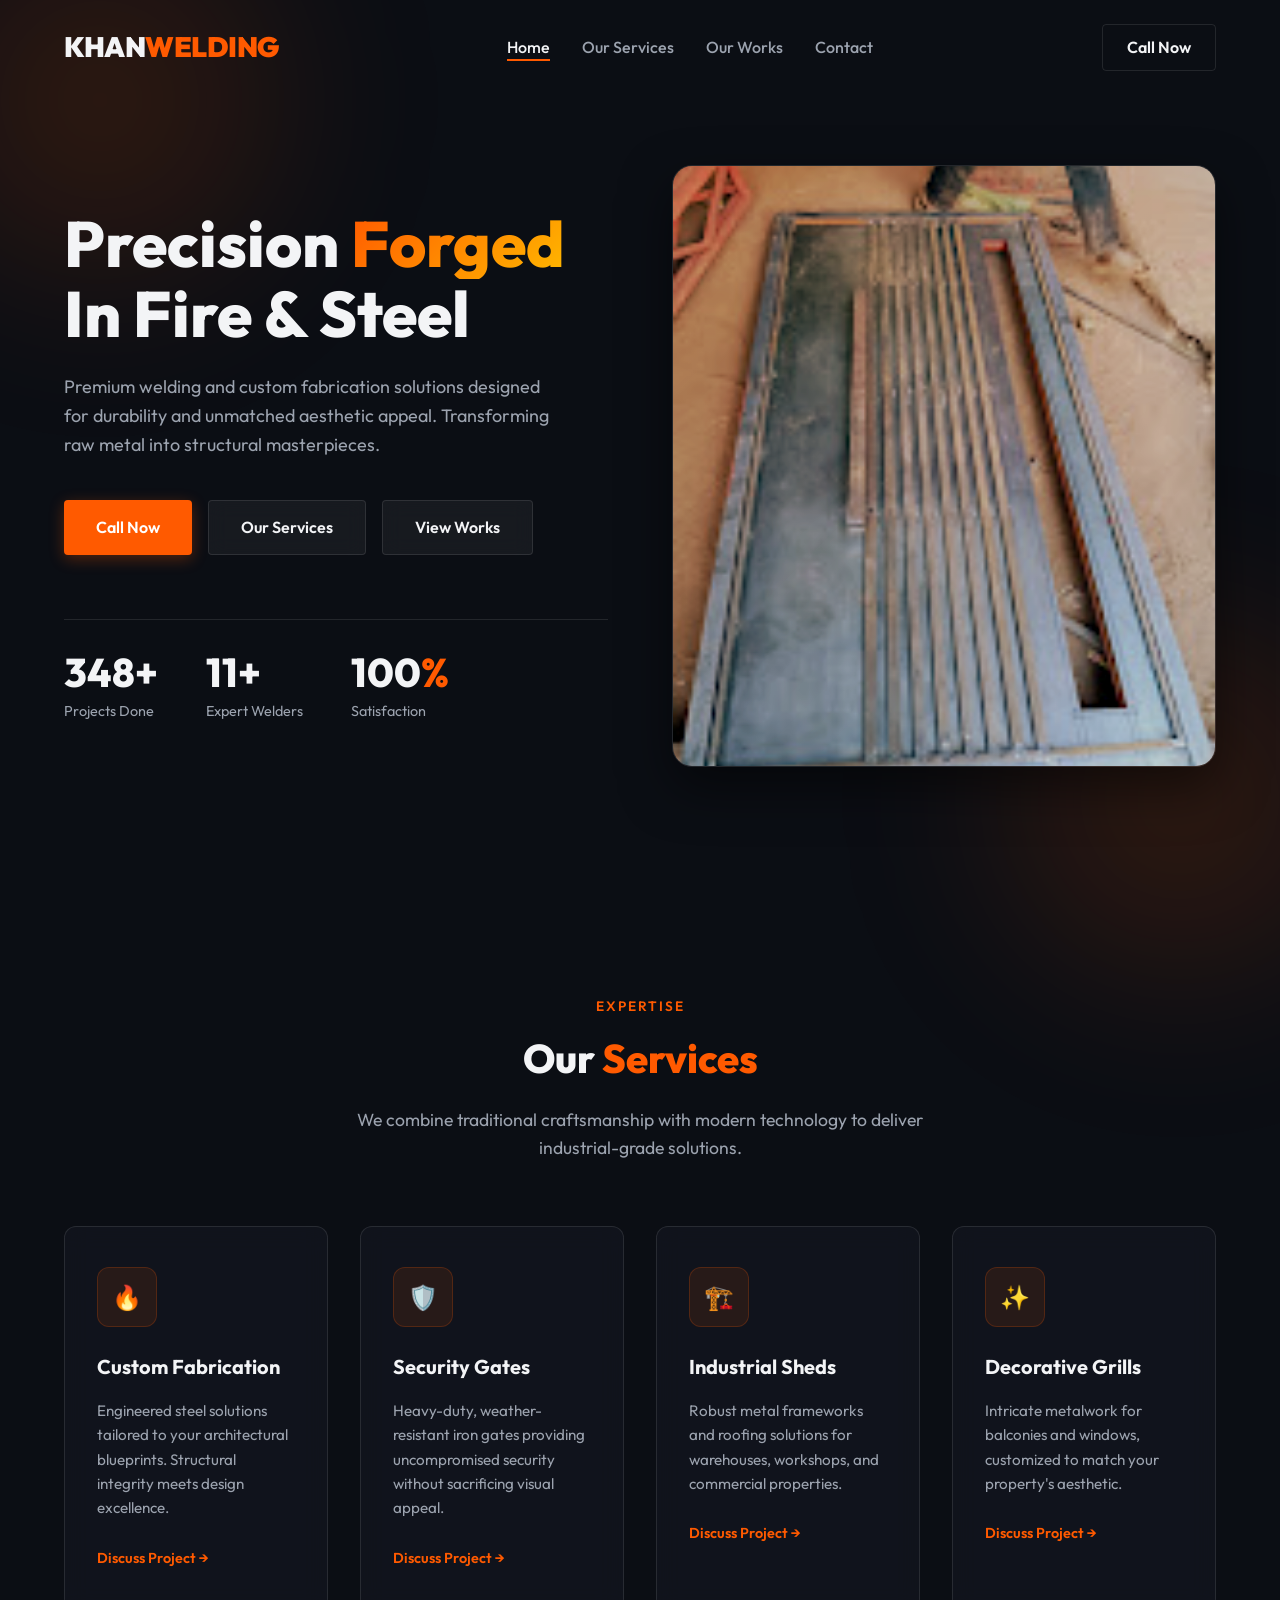
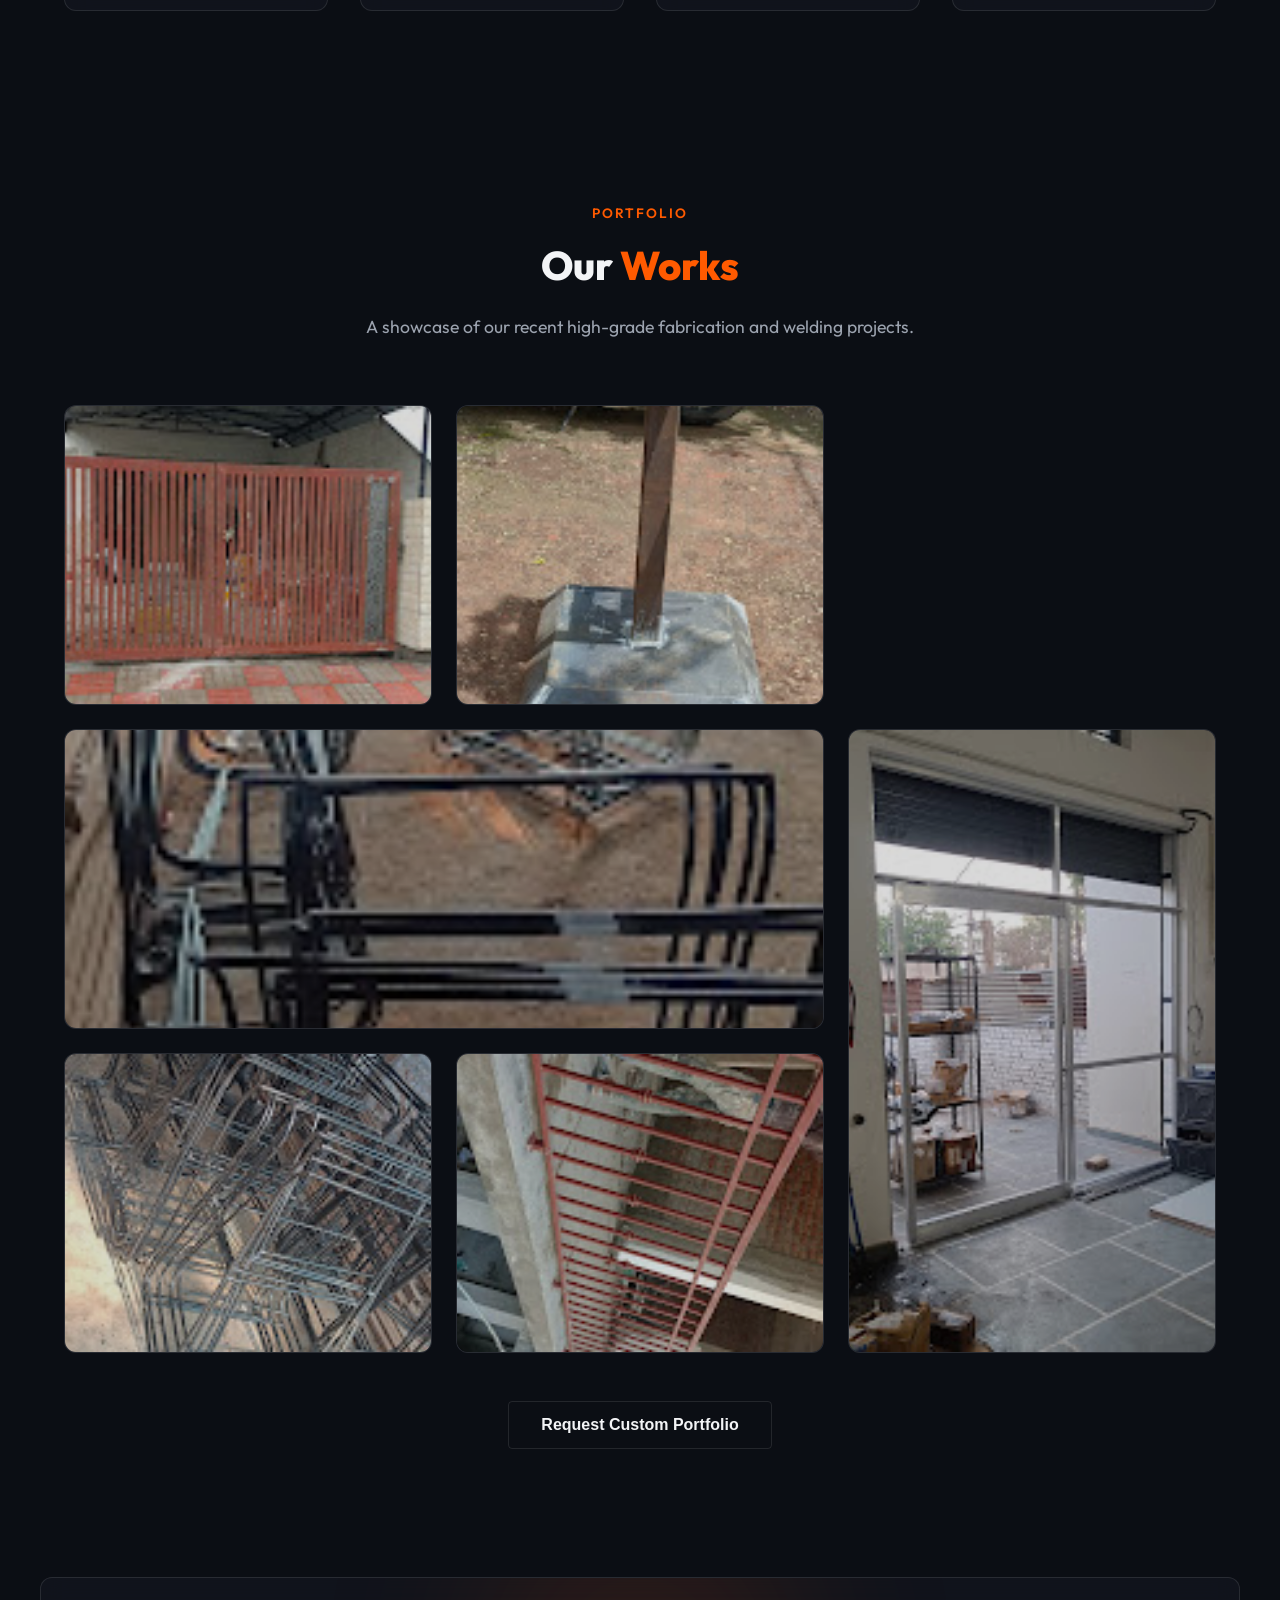
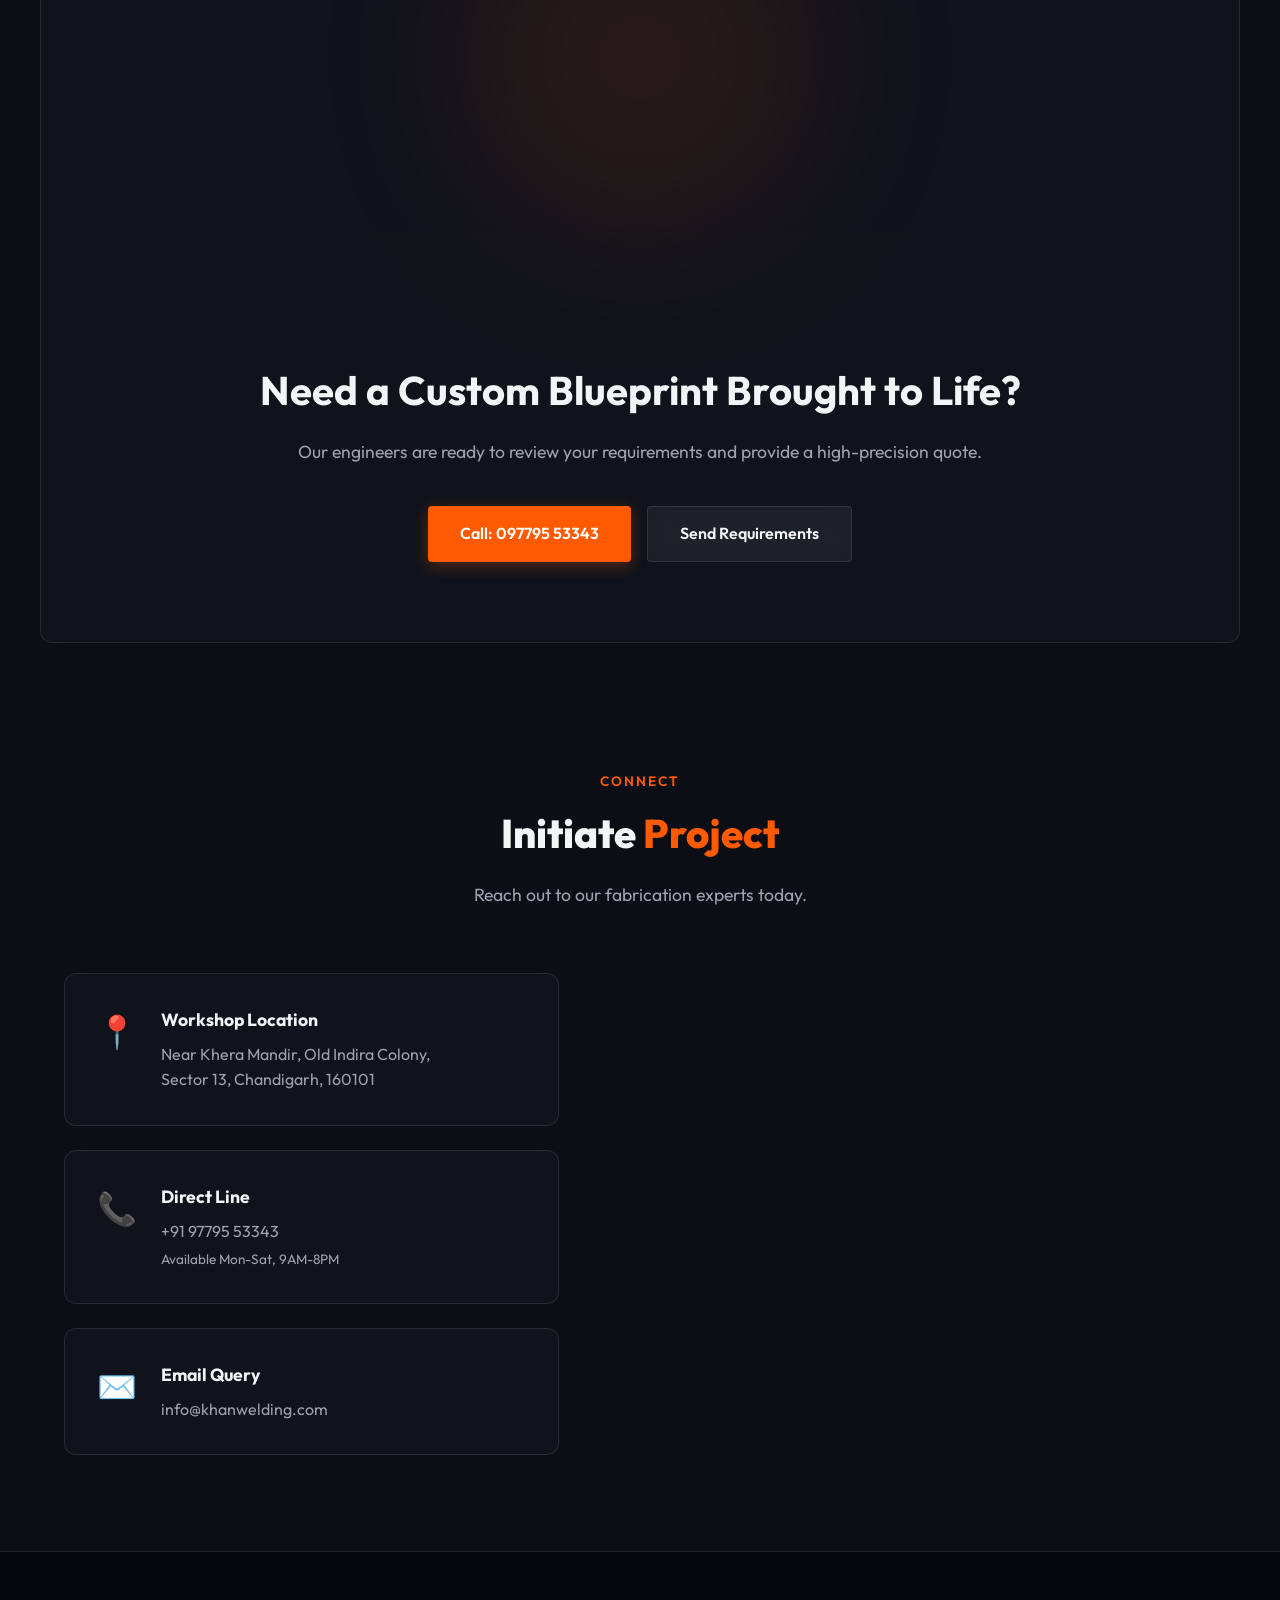
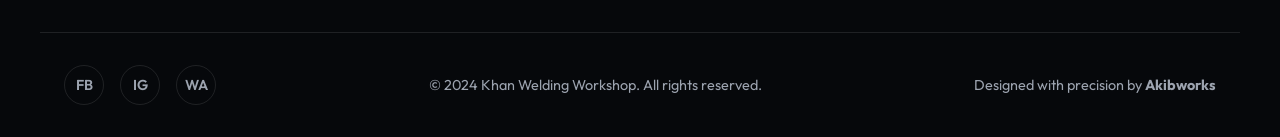
==== commit 85a53c32: "added sitemap and robots dot text" ====
--- a/index.html
+++ b/index.html
@@ -2,14 +2,127 @@
 <html lang="en">
 <head>
     <meta charset="UTF-8">
-    <meta name="viewport" content="width=device-width, initial-scale=1.0">
-    <meta name="description" content="Khan Welding Workshop - Premium welding, fabrication, iron gates, and grills in Chandigarh.">
-    <title>Khan Welding Workshop | Master Fabricators</title>
+    <meta name="viewport" content="width=device-width, initial-scale=1.0, maximum-scale=5.0, user-scalable=yes">
+    <meta name="description" content="Khan Welding Workshop - Premium welding, fabrication, custom iron gates, decorative grills, and industrial sheds in Chandigarh. 500+ projects completed, 15+ expert welders, 100% satisfaction guaranteed.">
+    <meta name="keywords" content="welding, fabrication, iron gates, grills, metal fabrication, industrial sheds, Chandigarh, welding workshop, custom metalwork, security gates, railings, structural repair">
+    <meta name="author" content="Khan Welding Workshop">
+    <meta name="theme-color" content="#0b0e14">
+    <meta name="robots" content="index, follow, max-image-preview:large, max-snippet:-1, max-video-preview:-1">
+    
+    <title>Khan Welding Workshop | Premium Fabrication & Welding Services in Chandigarh</title>
+    <meta property="og:title" content="Khan Welding Workshop - Master Fabricators">
+    <meta property="og:description" content="Custom welding, fabrication, iron gates, and industrial solutions. 500+ completed projects, expert craftsmanship in Chandigarh.">
+    <meta property="og:type" content="business.business">
+    <meta property="og:url" content="https://atif.akibworks.in/">
+    <meta property="og:image" content="https://atif.akibworks.in/images/image1.jpg">
+    <meta property="og:image:width" content="1200">
+    <meta property="og:image:height" content="630">
+    <meta property="og:locale" content="en_IN">
+    
+    <meta name="twitter:card" content="summary_large_image">
+    <meta name="twitter:title" content="Khan Welding Workshop - Premium Fabrication">
+    <meta name="twitter:description" content="Custom welding and fabrication services in Chandigarh. 500+ projects, 100% customer satisfaction.">
+    <meta name="twitter:image" content="https://atif.akibworks.in/images/image1.jpg">
+    
+    <link rel="canonical" href="https://atif.akibworks.in/">
+    <link rel="alternate" hreflang="en" href="https://atif.akibworks.in/">
+    
+    <!-- Favicon -->
+    <link rel="icon" type="image/svg+xml" href="data:image/svg+xml,<svg xmlns='http://www.w3.org/2000/svg' viewBox='0 0 100 100'><rect fill='%23ff5a00' width='100' height='100' rx='20'/><text x='50' y='65' font-size='70' font-weight='bold' fill='white' text-anchor='middle' font-family='Arial'>K</text></svg>">
+    <link rel="apple-touch-icon" href="data:image/svg+xml,<svg xmlns='http://www.w3.org/2000/svg' viewBox='0 0 180 180'><rect fill='%23ff5a00' width='180' height='180' rx='40'/><text x='90' y='120' font-size='130' font-weight='bold' fill='white' text-anchor='middle' font-family='Arial'>K</text></svg>">
+    <link rel="manifest" href="/manifest.json">
+    
+    <!-- Preconnect -->
     <link rel="preconnect" href="https://fonts.googleapis.com">
     <link rel="preconnect" href="https://fonts.gstatic.com" crossorigin>
     <link href="https://fonts.googleapis.com/css2?family=Outfit:wght@300;400;500;700;900&display=swap" rel="stylesheet">
+    
     <link rel="stylesheet" href="css/style.css">
-    <link rel="icon" type="image/png" href="images/logo.png">
+    
+    <!-- Structured Data - JSON-LD -->
+    <script type="application/ld+json">
+    {
+      "@context": "https://schema.org",
+      "@type": "LocalBusiness",
+      "name": "Khan Welding Workshop",
+      "image": "https://atif.akibworks.in/images/image1.jpg",
+      "description": "Premium welding, fabrication, custom iron gates, decorative grills, and industrial solutions.",
+      "address": {
+        "@type": "PostalAddress",
+        "streetAddress": "Near Khera Mandir, Old Indira Colony, Sector 13",
+        "addressLocality": "Chandigarh",
+        "postalCode": "160101",
+        "addressCountry": "IN"
+      },
+      "telephone": "+91-97795-53343",
+      "email": "info@khanwelding.com",
+      "url": "https://atif.akibworks.in/",
+      "sameAs": [
+        "https://www.facebook.com/khanwelding",
+        "https://www.instagram.com/khanwelding"
+      ],
+      "priceRange": "₹₹₹",
+      "areaServed": {
+        "@type": "City",
+        "name": "Chandigarh"
+      },
+      "openingHoursSpecification": [
+        {
+          "@type": "OpeningHoursSpecification",
+          "dayOfWeek": ["Monday", "Tuesday", "Wednesday", "Thursday", "Friday", "Saturday"],
+          "opens": "09:00",
+          "closes": "20:00"
+        }
+      ],
+      "aggregateRating": {
+        "@type": "AggregateRating",
+        "ratingValue": "4.9",
+        "ratingCount": "500",
+        "bestRating": "5",
+        "worstRating": "1"
+      }
+    }
+    </script>
+    
+    <script type="application/ld+json">
+    {
+      "@context": "https://schema.org",
+      "@type": "Organization",
+      "name": "Khan Welding Workshop",
+      "url": "https://atif.akibworks.in/",
+      "logo": "https://atif.akibworks.in/images/logo.png",
+      "sameAs": [
+        "https://www.facebook.com/khanwelding",
+        "https://www.instagram.com/khanwelding"
+      ],
+      "contactPoint": {
+        "@type": "ContactPoint",
+        "contactType": "Customer Service",
+        "telephone": "+91-97795-53343",
+        "email": "info@khanwelding.com",
+        "areaServed": "IN",
+        "availableLanguage": ["en"]
+      }
+    }
+    </script>
+    
+    <script type="application/ld+json">
+    {
+      "@context": "https://schema.org",
+      "@type": "WebSite",
+      "name": "Khan Welding Workshop",
+      "url": "https://atif.akibworks.in/",
+      "potentialAction": {
+        "@type": "SearchAction",
+        "target": {
+          "@type": "EntryPoint",
+          "urlTemplate": "https://atif.akibworks.in/?q={search_term_string}"
+        },
+        "query-input": "required name=search_term_string"
+      }
+    }
+    </script>
+    
     <script src="js/script.js" defer></script>
 </head>
 <body>
@@ -273,5 +386,20 @@
             <p>Designed with precision by <strong>Akibworks</strong></p>
         </div>
     </footer>
+
+    <!-- Service Worker Registration for PWA -->
+    <script>
+      if ('serviceWorker' in navigator) {
+        window.addEventListener('load', () => {
+          navigator.serviceWorker.register('/sw.js')
+            .then(registration => {
+              console.log('Service Worker registered successfully');
+            })
+            .catch(error => {
+              console.log('Service Worker registration failed:', error);
+            });
+        });
+      }
+    </script>
 </body>
 </html>
